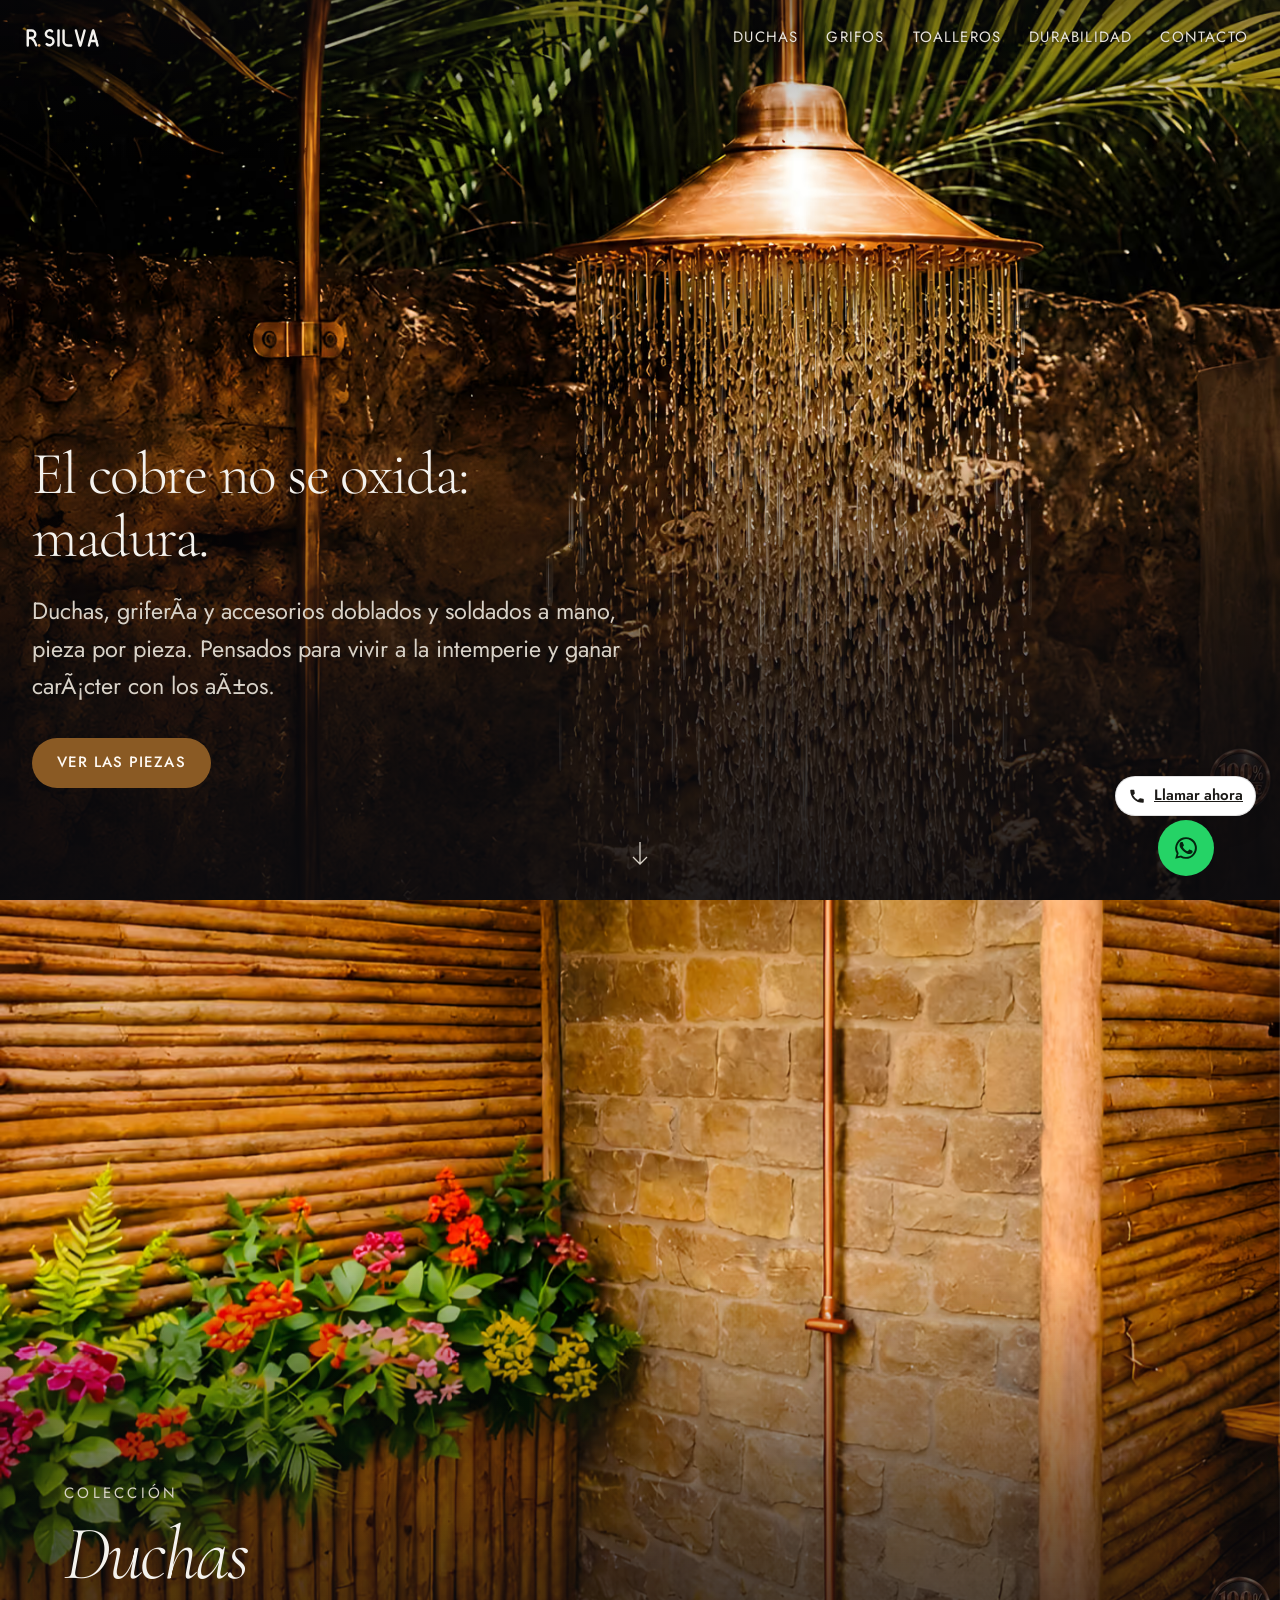
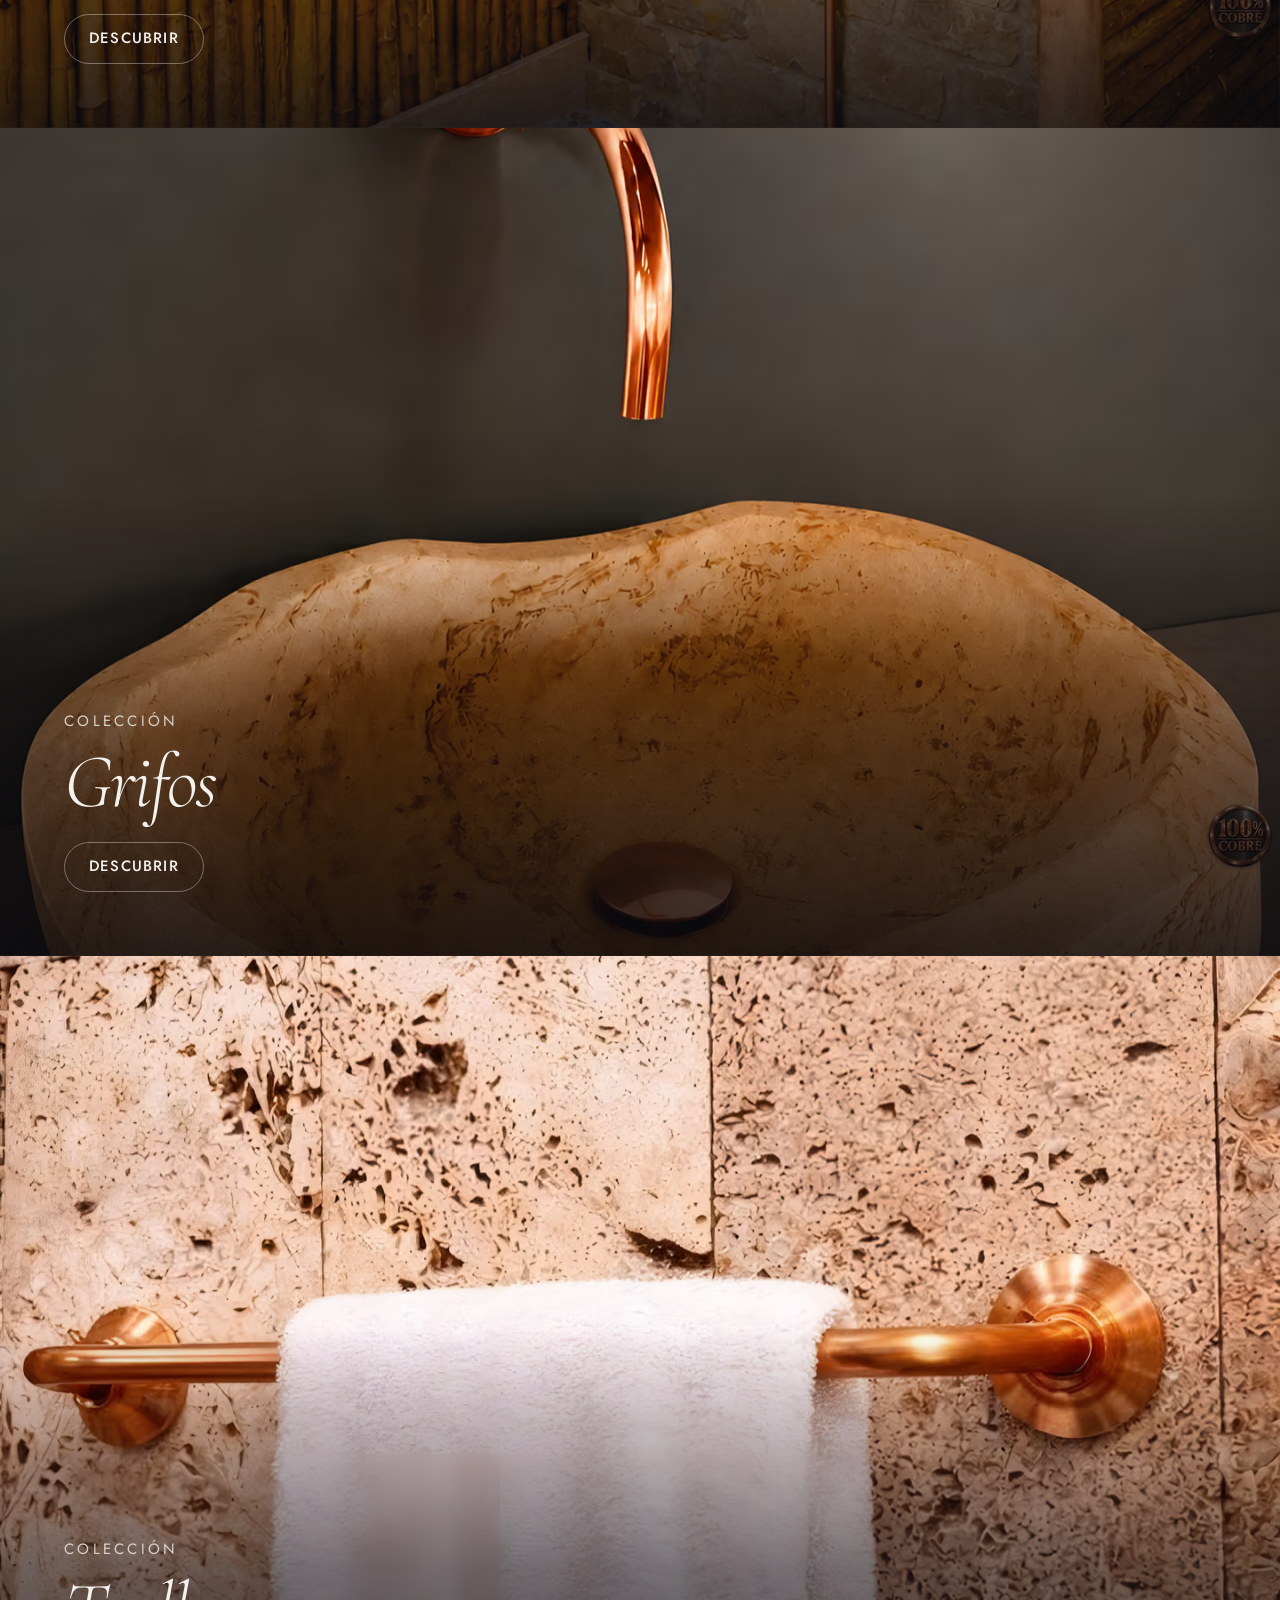
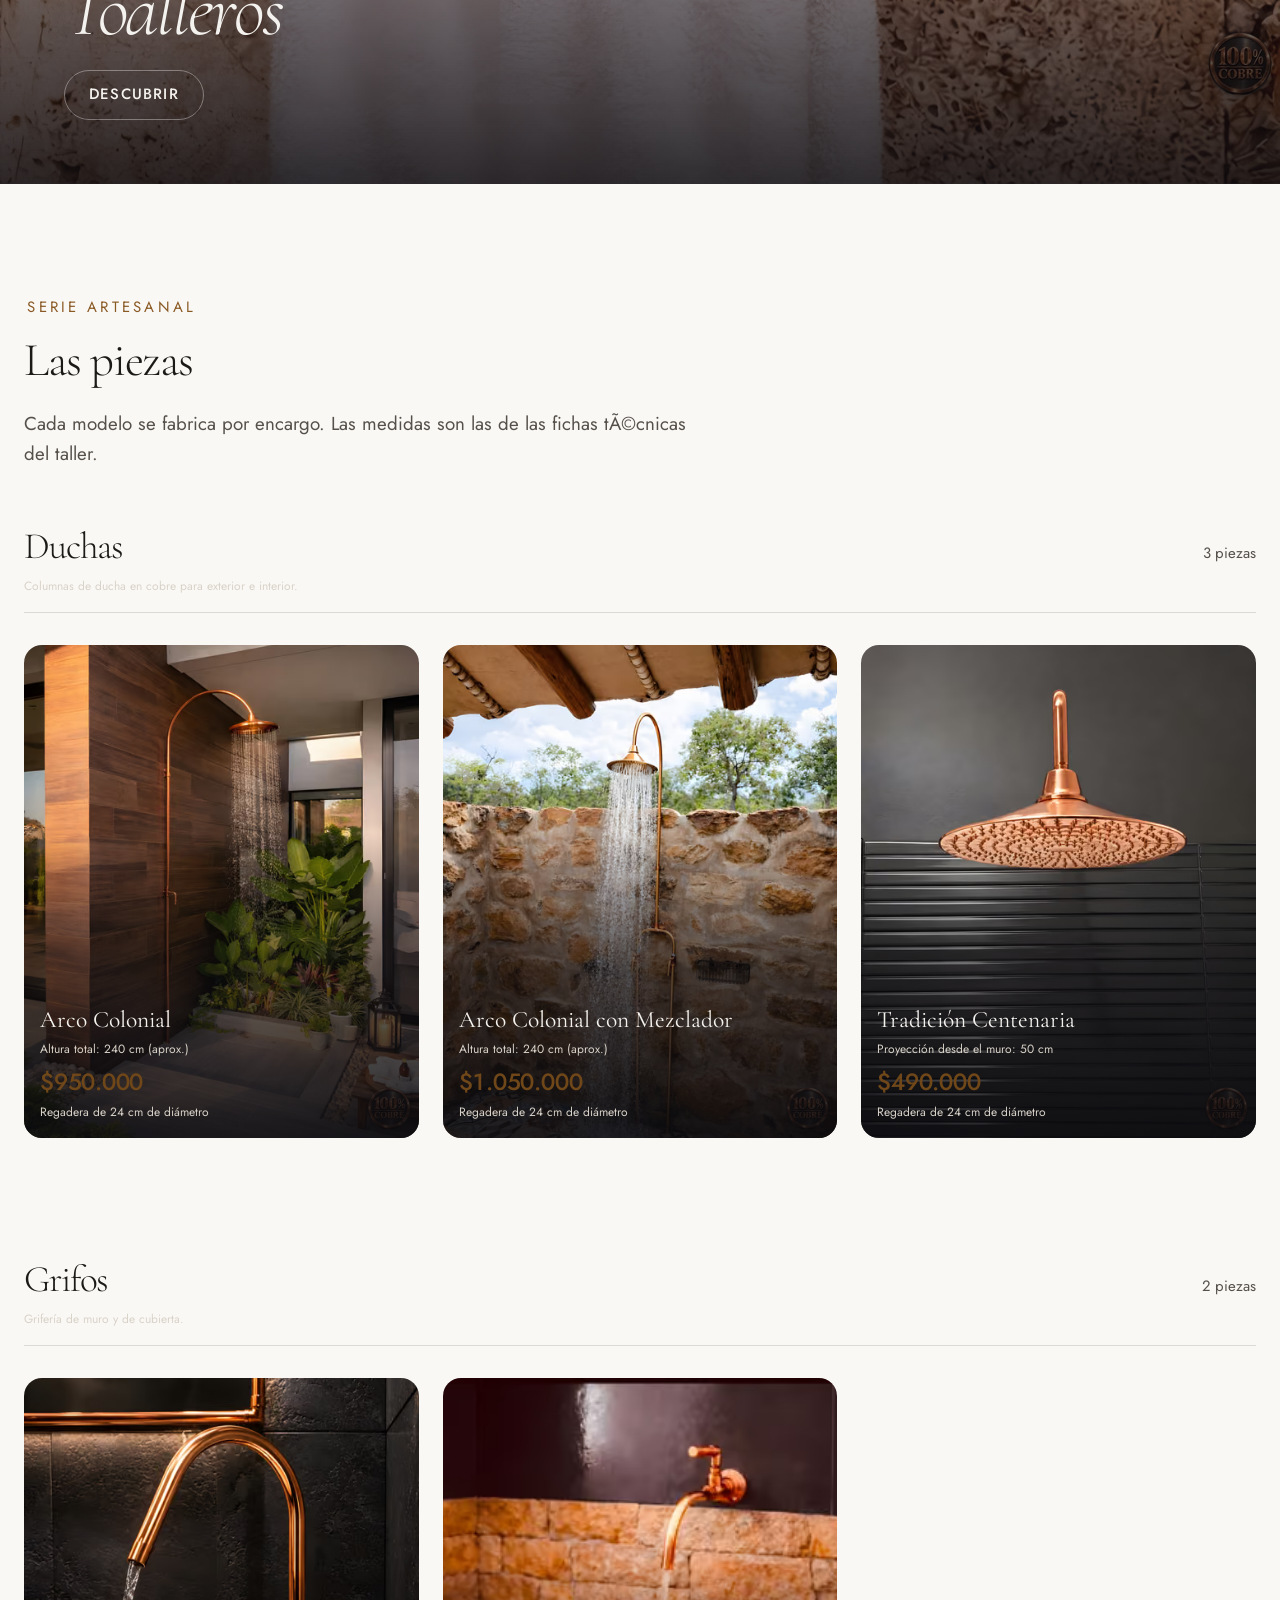
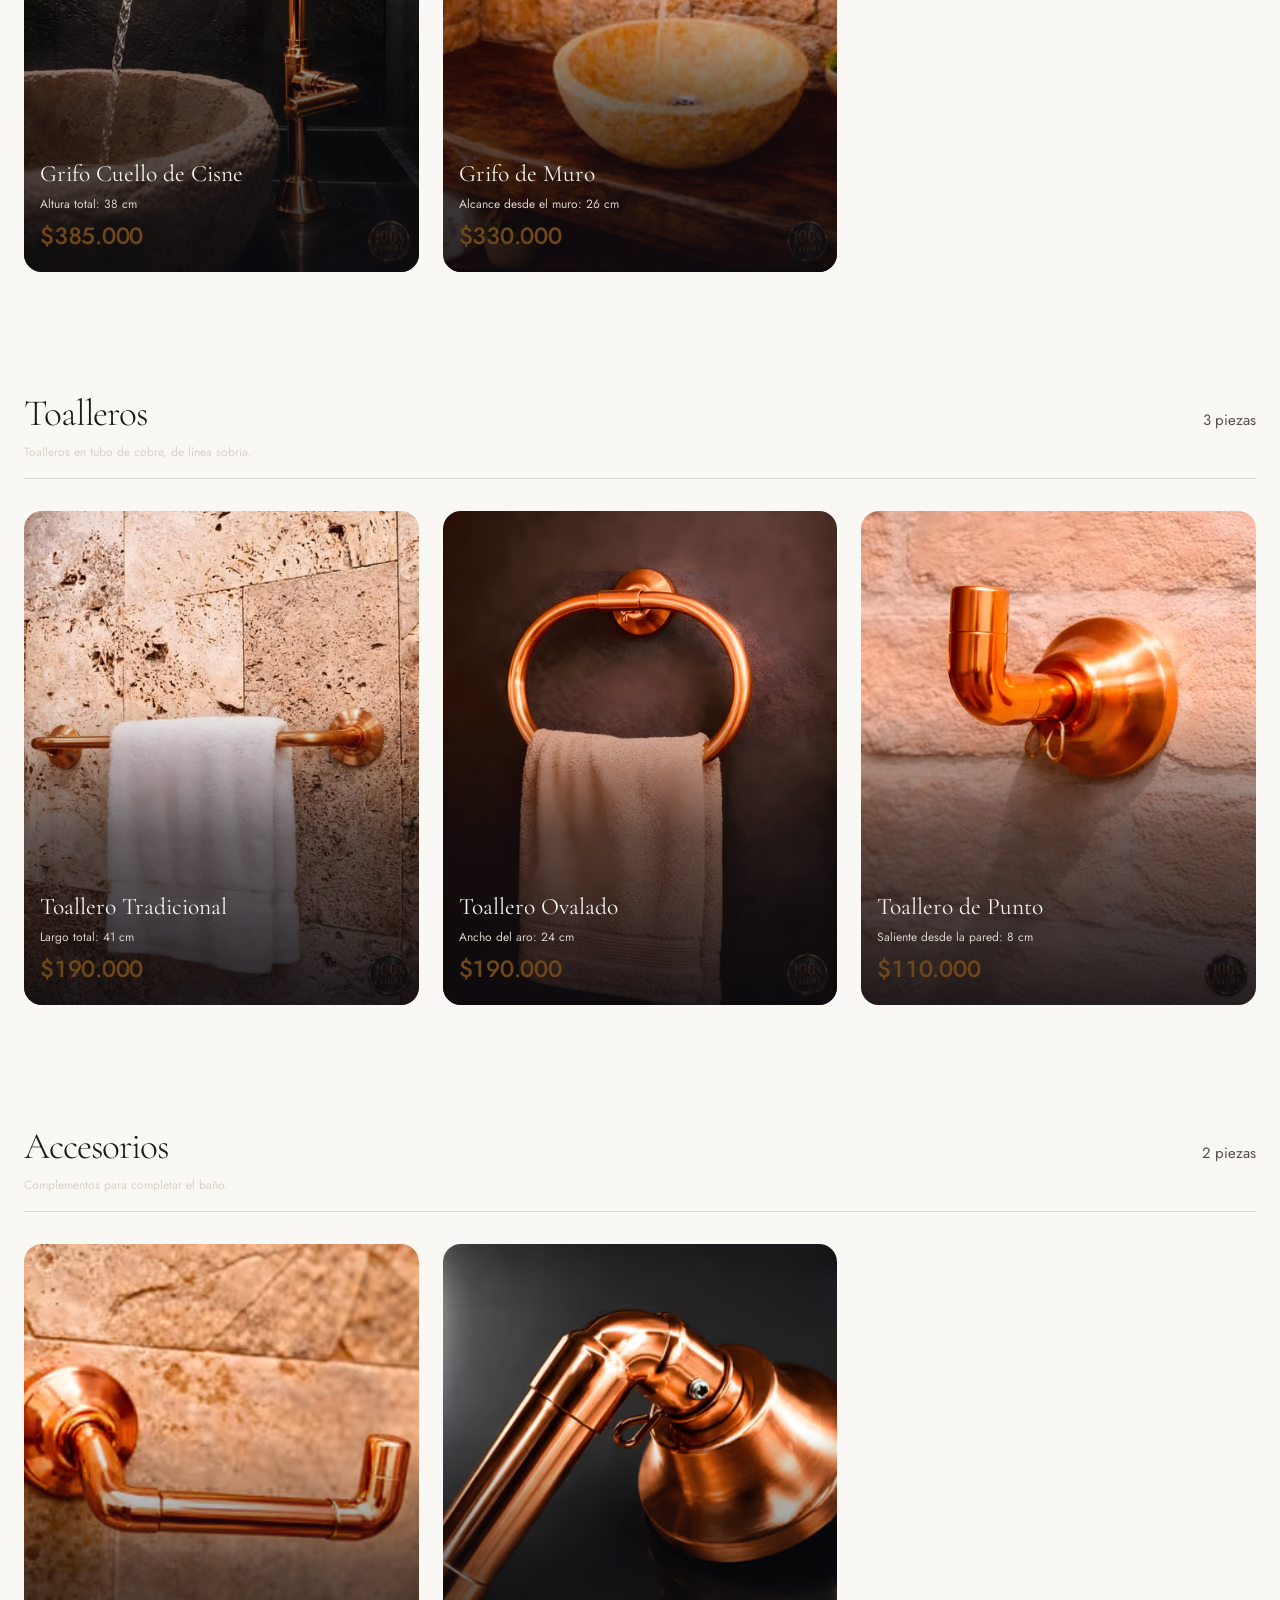
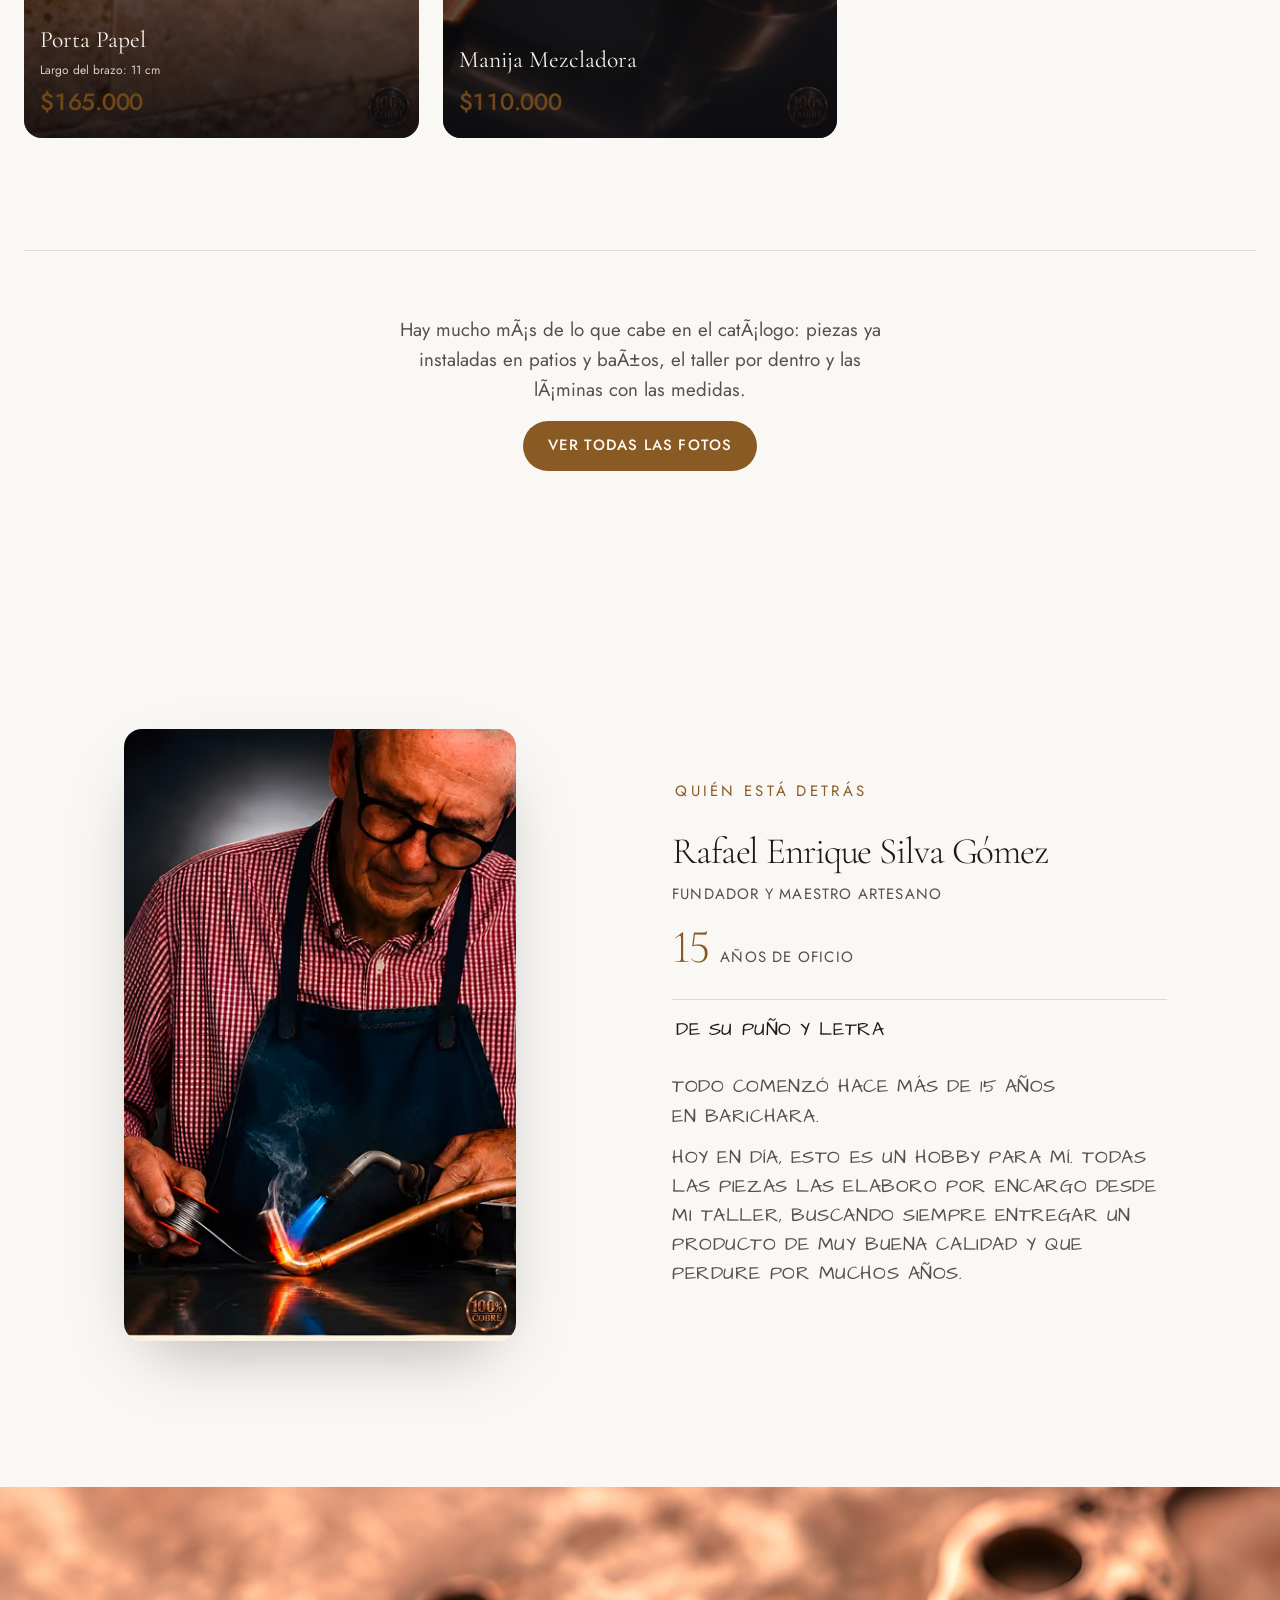
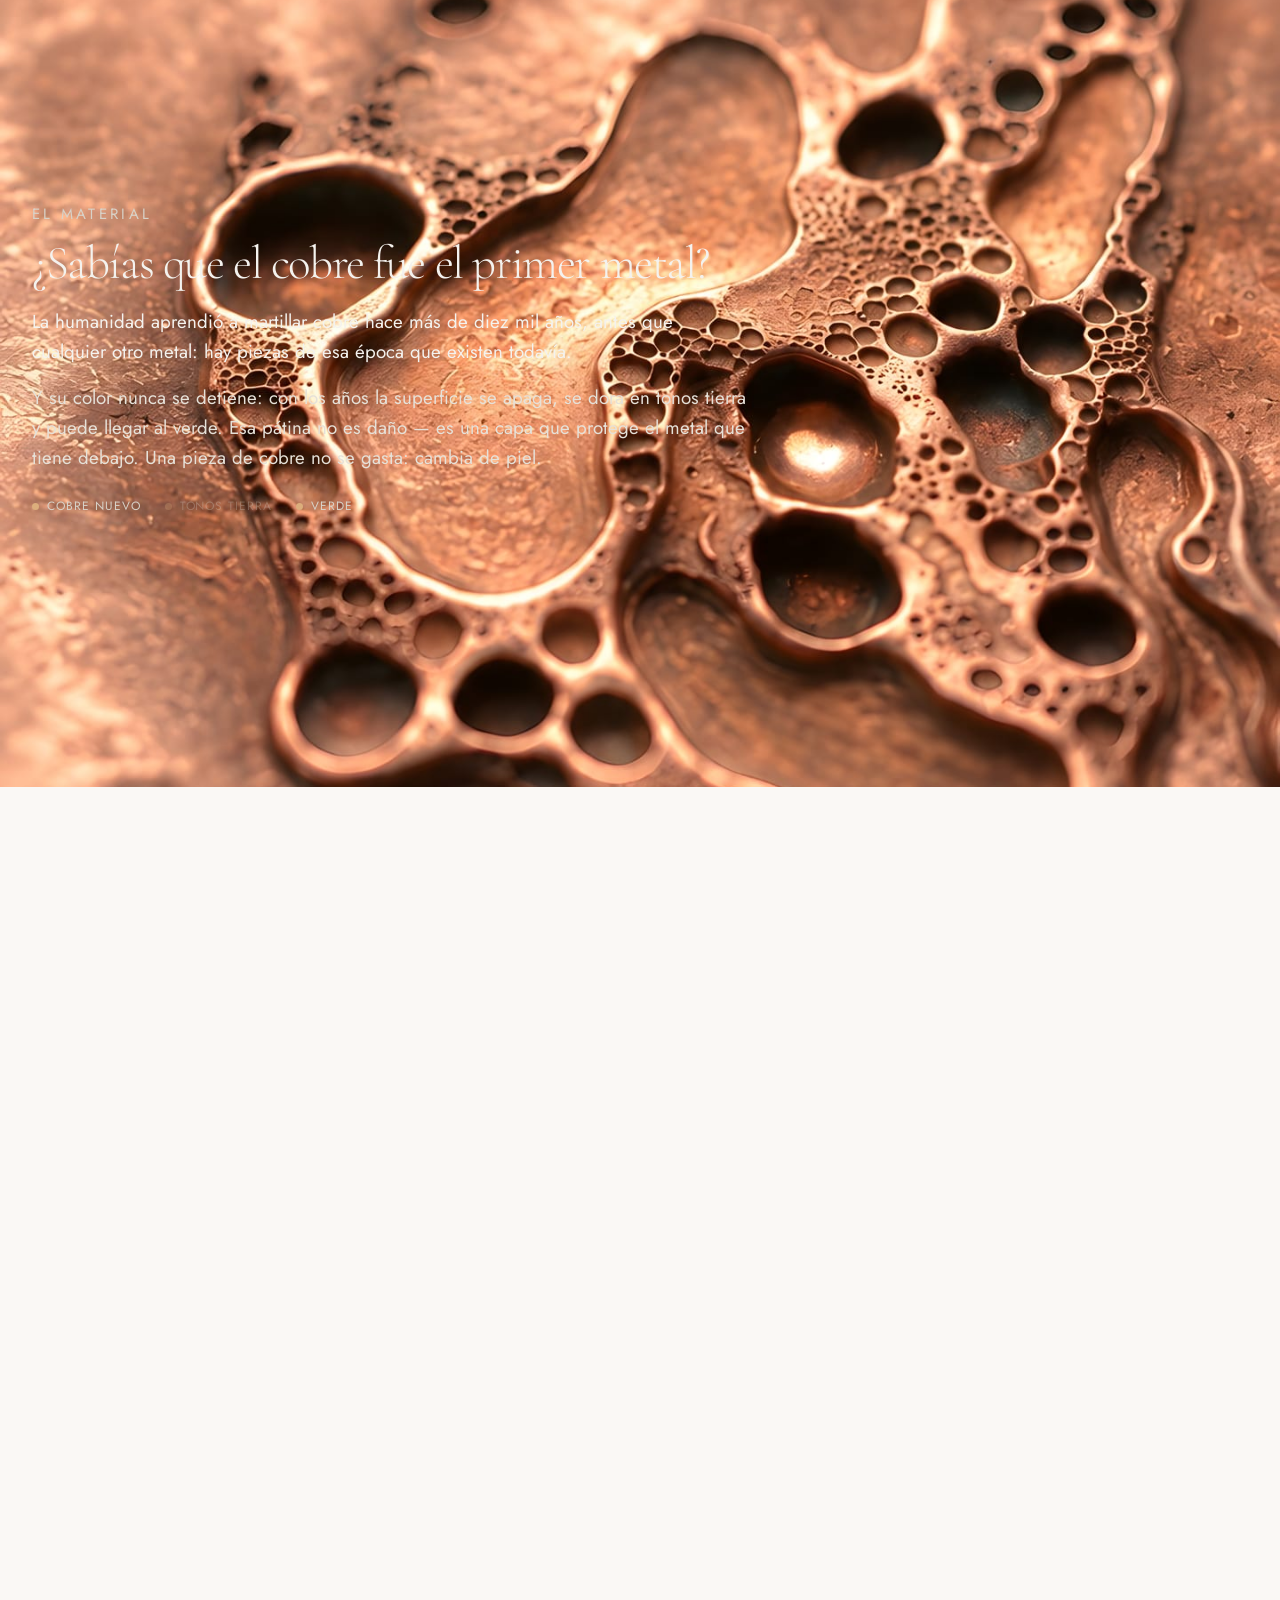
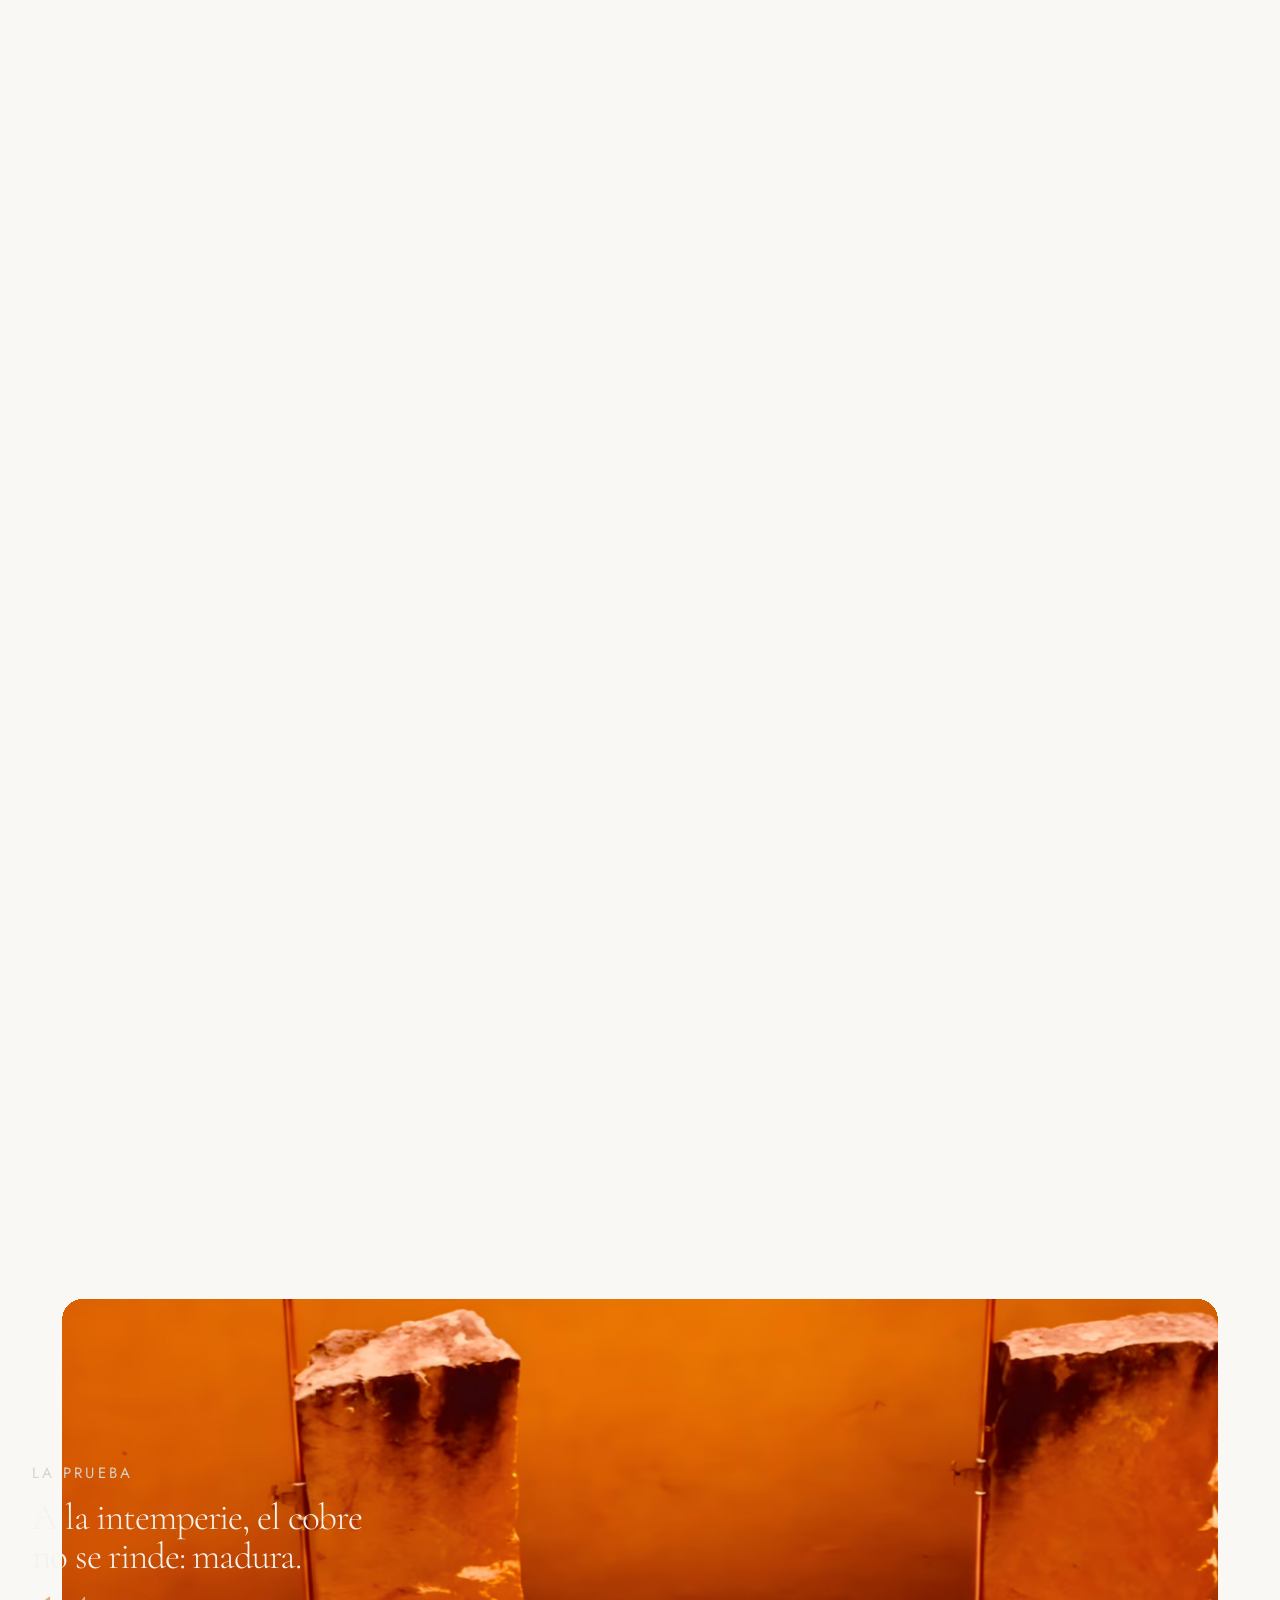
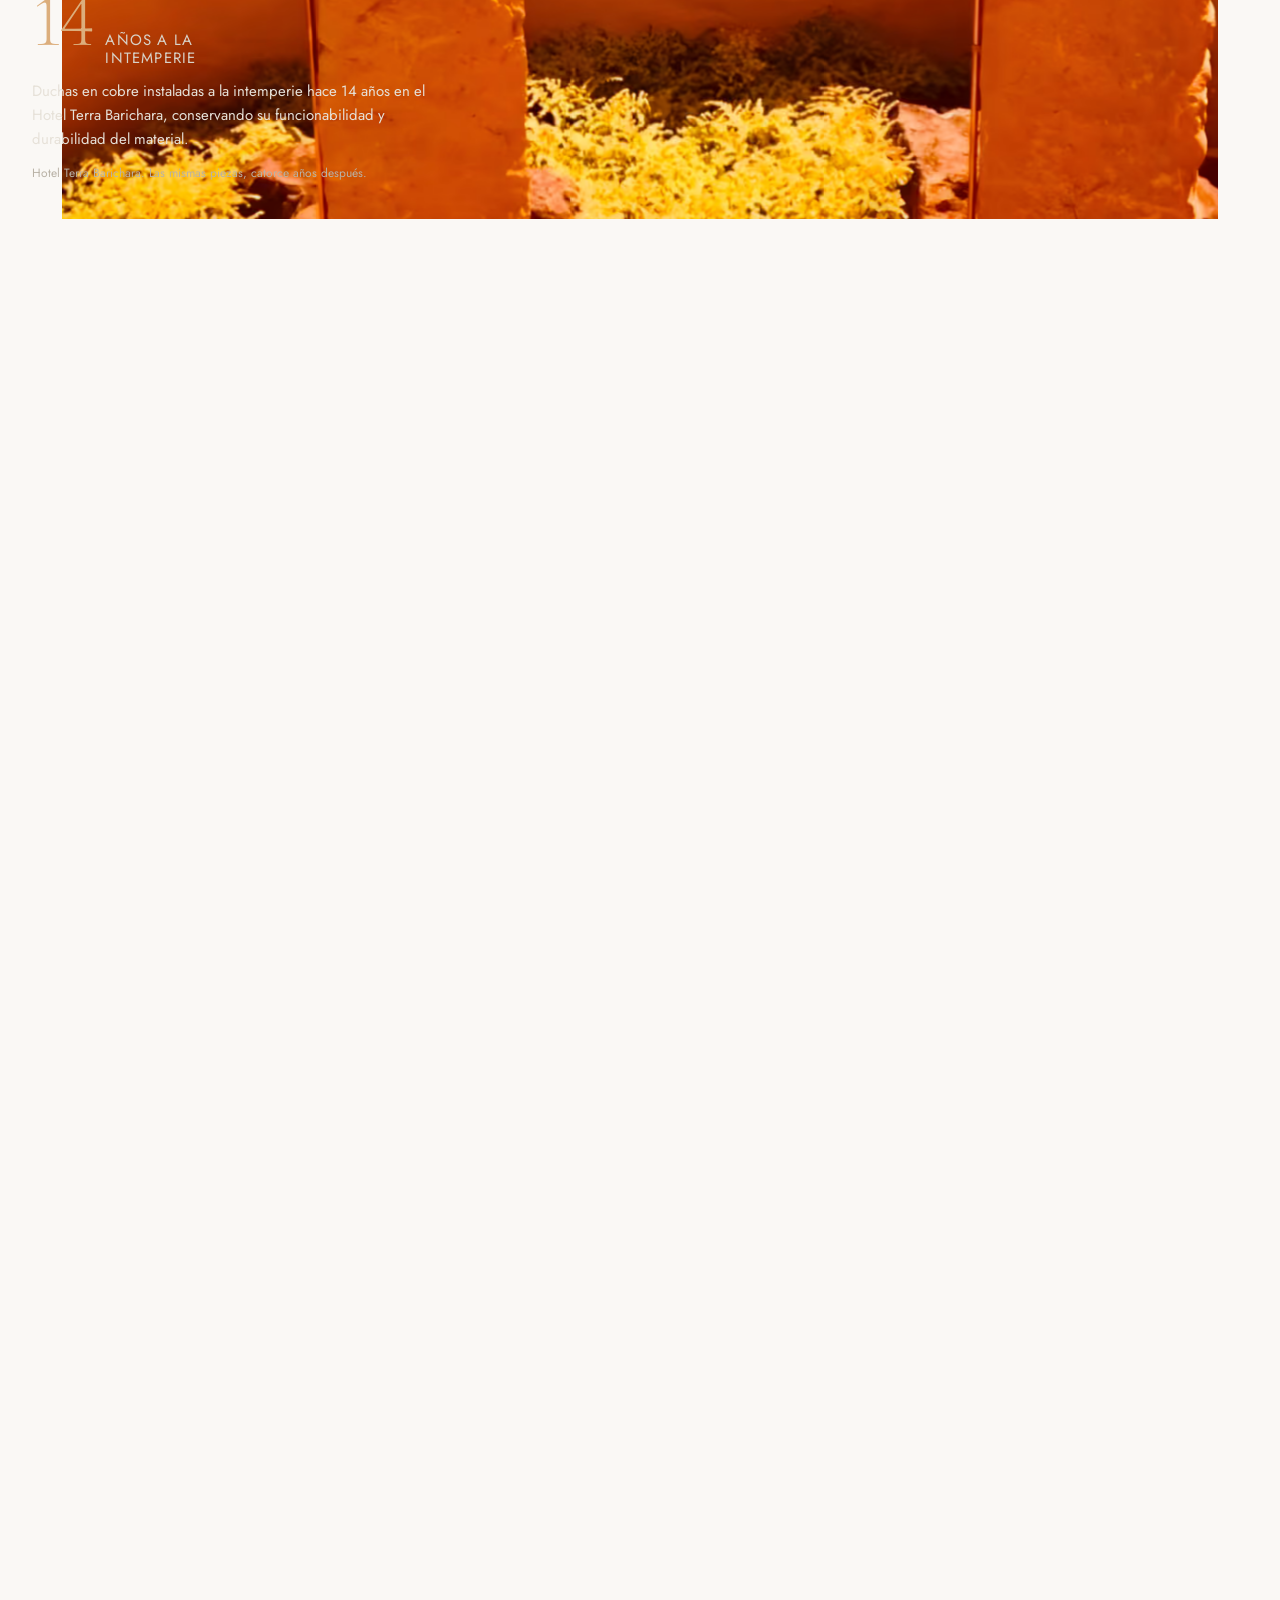
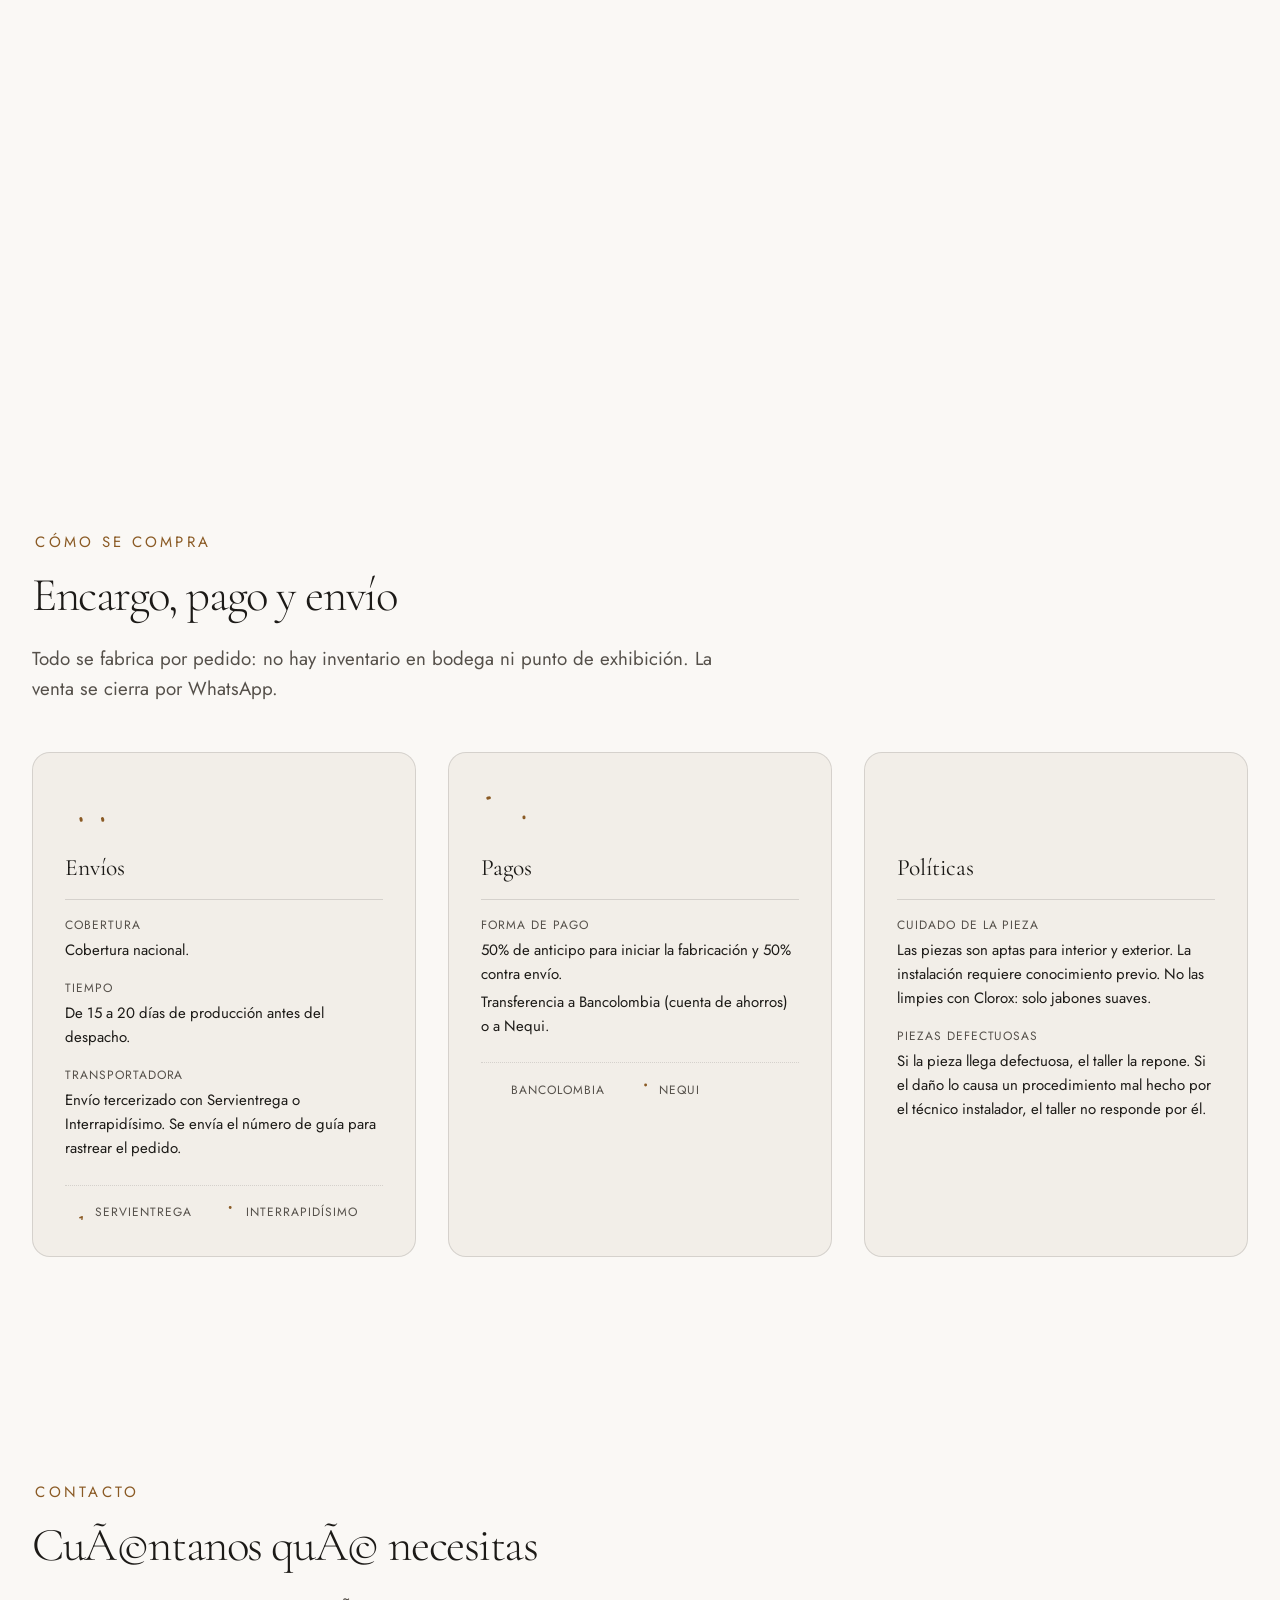
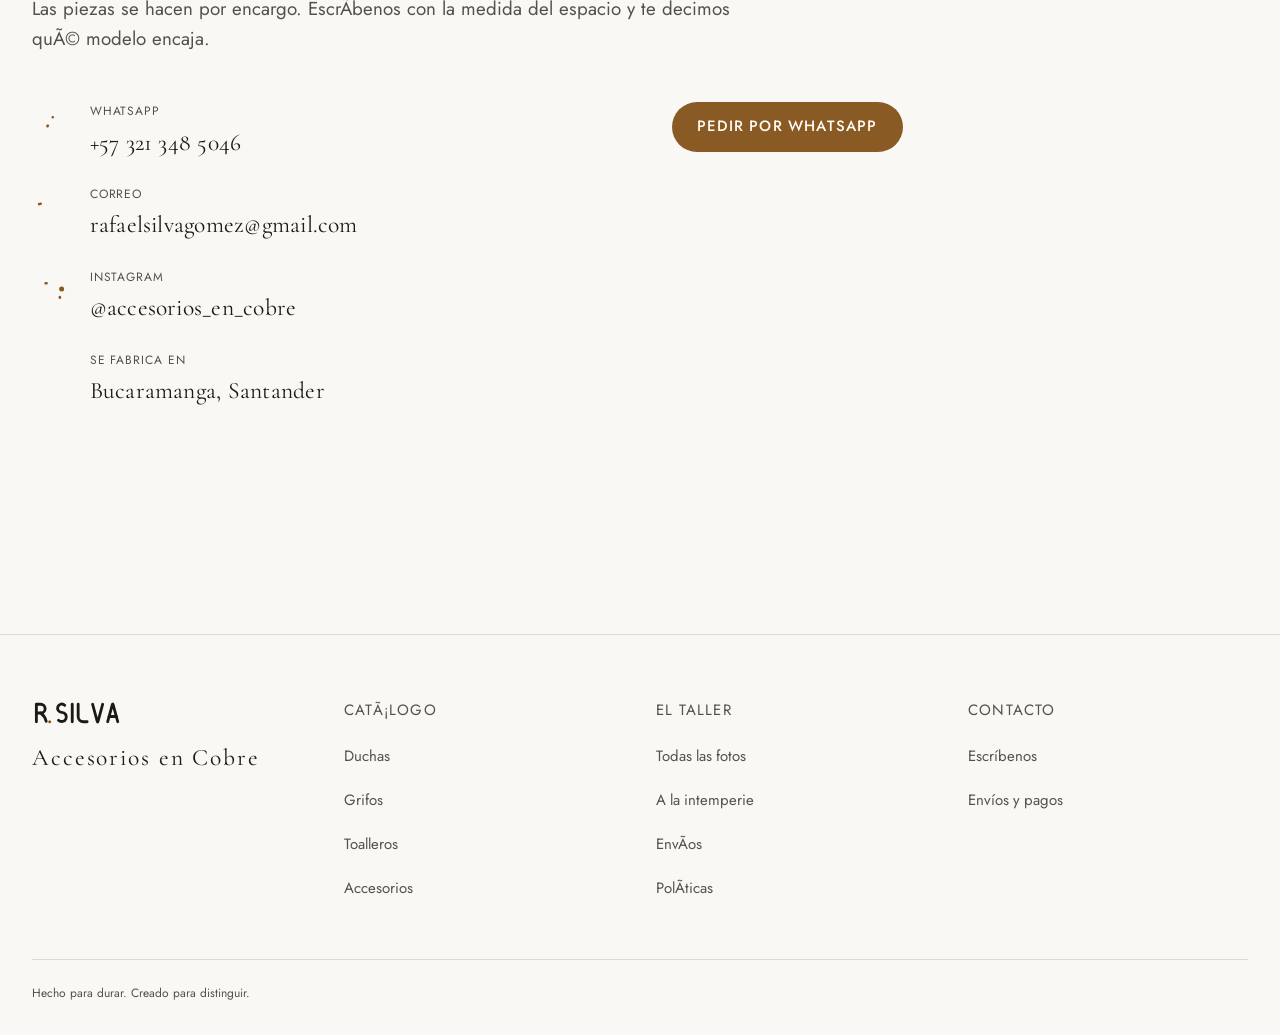
==== index.html @ 9febb248 "Punto de partida: copia de sitio-rafael-silva, para adaptar a Duchas en Cobre Co-Authored-By: Claude" ====
<!doctype html>
<!-- data-tema="claro": el sitio se ve SIEMPRE en claro, sin importar el modo
     del sistema del visitante — decisión del cliente (el oscuro le cambiaba
     el carácter al sitio). El mecanismo vive en tokens.css. -->
<html lang="es" class="sin-js" data-tema="claro">
<head>
<!-- Meta Pixel Code -->
<script>
!function(f,b,e,v,n,t,s)
{if(f.fbq)return;n=f.fbq=function(){n.callMethod?
n.callMethod.apply(n,arguments):n.queue.push(arguments)};
if(!f._fbq)f._fbq=n;n.push=n;n.loaded=!0;n.version='2.0';
n.queue=[];t=b.createElement(e);t.async=!0;
t.src=v;s=b.getElementsByTagName(e)[0];
s.parentNode.insertBefore(t,s)}(window, document,'script',
'https://connect.facebook.net/en_US/fbevents.js');
fbq('init', '2321332071740838');
fbq('track', 'PageView');
</script>
<noscript><img height="1" width="1" style="display:none"
src="https://www.facebook.com/tr?id=2321332071740838&ev=PageView&noscript=1"
/></noscript>
<!-- End Meta Pixel Code -->
<!-- Microsoft Clarity -->
<script type="text/javascript">
    (function(c,l,a,r,i,t,y){
        c[a]=c[a]||function(){(c[a].q=c[a].q||[]).push(arguments)};
        t=l.createElement(r);t.async=1;t.src="https://www.clarity.ms/tag/"+i;
        y=l.getElementsByTagName(r)[0];y.parentNode.insertBefore(t,y);
    })(window, document, "clarity", "script", "ydt8cdywu6");
</script>
<!-- End Microsoft Clarity -->
<meta charset="utf-8">
<meta name="viewport" content="width=device-width, initial-scale=1, viewport-fit=cover">
<title>Accesorios en Cobre · Duchas y grifería artesanal</title>
<meta name="description" content="Duchas, grifos, toalleros y accesorios en cobre, doblados y soldados a mano en Bucaramanga. Piezas para exterior e interior que envejecen con carácter.">
<meta name="theme-color" content="#faf8f5">

<link rel="icon" href="img/logo/rsilva-favicon.svg" type="image/svg+xml">

<meta property="og:type" content="website">
<meta property="og:title" content="Accesorios en Cobre · Duchas y grifería artesanal">
<meta property="og:description" content="Piezas en cobre hechas a mano, para exterior e interior. Hecho para durar.">
<meta property="og:locale" content="es_CO">

<!-- Las familias que tokens.css ya declara. Sin este <link> el navegador caía
     en silencio a la fuente del sistema: el sitio entero se veía "de plantilla"
     con el CSS correcto. Mismos pesos que usan los sitios hermanos. -->
<link rel="preconnect" href="https://fonts.googleapis.com">
<link rel="preconnect" href="https://fonts.gstatic.com" crossorigin>
<link href="https://fonts.googleapis.com/css2?family=Architects+Daughter&family=Cormorant+Garamond:ital,wght@0,300;0,400;0,500;0,600;1,300;1,400;1,500&family=Jost:ital,wght@0,300;0,400;0,500;1,400&display=swap" rel="stylesheet">

<link rel="stylesheet" href="tokens.css">
<link rel="stylesheet" href="estilo.css">

<!-- La foto del héroe la inyecta app.js (módulo, diferido): sin esta
     precarga el navegador no la descubre hasta que el JS corre, y en 4G
     esos segundos se notan. Mismo srcset/sizes que pinta picture(), en
     avif, que es el formato que eligen todos los navegadores actuales. -->
<link rel="preload" as="image" type="image/avif"
      href="img/hero-ducha-1080.avif"
      imagesrcset="img/hero-ducha-480.avif 480w, img/hero-ducha-720.avif 720w, img/hero-ducha-1080.avif 1080w, img/hero-ducha-1440.avif 1440w"
      imagesizes="100vw"
      fetchpriority="high">

<!-- Sin JS el contenido revelado debe verse igual, no quedarse invisible -->
<noscript><style>[data-revelar]{opacity:1 !important;translate:0 0 !important}</style></noscript>
</head>
<body>

<a href="#principal" class="salto-contenido">Saltar al contenido</a>

<header class="nav">
  <!-- El wordmark va en línea, no como <img>: así hereda currentColor y
       funciona igual en tema claro y oscuro, sin una petición extra. -->
  <a href="#" class="nav__marca" aria-label="Accesorios en Cobre · inicio">
    <svg class="wordmark" viewBox="0 0 206 64" width="206" height="64" aria-hidden="true" focusable="false">
      <g fill="none" stroke="currentColor" stroke-width="6.5" stroke-linecap="round" stroke-linejoin="round">
        <path d="M10 52 V12 h10 a10 10 0 0 1 0 20 H10"/>
        <path d="M20 32 C26 36.5 30.5 43.5 32.5 51.2"/>
        <!-- S-I-L-V-A corrido para separarlo del punto: antes quedaba pegado a "R." -->
        <g transform="translate(14,0)">
          <path d="M60.72 14.28 A9.5 9.5 0 1 0 54 30.5 A10.5 10.5 0 1 1 46.58 48.42"/>
          <path d="M78 12 V52"/>
          <path d="M91.5 12 V40 A12 12 0 0 0 103.5 52 H112"/>
          <path d="M124.5 12 L134.94 50.6 Q136 54.5 137.06 50.6 L147.5 12"/>
          <path d="M159 52 L169.44 13.4 Q170.5 9.5 171.56 13.4 L182 52"/>
          <path d="M162.25 40 H178.75"/>
        </g>
      </g>
      <!-- El punto de "R.Silva": vive en el hueco entre la R y la S, a ras de
           la línea base de los trazos, en el color de acento. -->
      <circle cx="40.5" cy="51.8" r="3.5" fill="var(--acento, currentColor)"/>
    </svg>
  </a>

  <button class="nav__menu" aria-expanded="false" aria-controls="menu" aria-label="Abrir menú">
    <svg width="24" height="24" viewBox="0 0 24 24" fill="none" stroke="currentColor" stroke-width="1.5" aria-hidden="true">
      <path d="M3 6h18M3 12h18M3 18h18"/>
    </svg>
  </button>

  <nav class="nav__enlaces" id="menu" aria-label="Principal">
    <a href="#duchas">Duchas</a>
    <a href="#grifos">Grifos</a>
    <a href="#toalleros">Toalleros</a>
    <a href="#durabilidad">Durabilidad</a>
    <a href="#contacto">Contacto</a>
  </nav>
</header>

<main id="principal">

  <!-- ══ HÉROE ══ -->
  <section class="heroe">
    <div class="heroe__fondo" id="heroe-fondo"></div>

    <div class="heroe__contenido">
      <h1 class="heroe__titulo">El cobre no se oxida:<br>madura.</h1>
      <p class="heroe__bajada">
        Duchas, grifería y accesorios doblados y soldados a mano, pieza por pieza.
        Pensados para vivir a la intemperie y ganar carácter con los años.
      </p>
      <div class="acciones">
        <a href="#duchas" class="boton boton--principal">Ver las piezas</a>
      </div>
    </div>

    <svg class="heroe__flecha" width="20" height="28" viewBox="0 0 20 28" fill="none"
         stroke="currentColor" stroke-width="1.3" aria-hidden="true">
      <path d="M10 2v22M3 17l7 7 7-7"/>
    </svg>
  </section>

  <!-- ══ PORTADAS DE COLECCIÓN ══
       Tres paneles a pantalla completa, uno por categoría, como en los sitios
       hermanos: la foto manda y el catálogo llega después. Se pintan desde
       app.js con los datos de CATEGORIAS. -->
  <section class="portadas" id="colecciones" aria-label="Colecciones"></section>

  <!-- ══ CATÁLOGO ══ -->
  <section class="seccion">
    <div class="contenedor--ancho contenedor">
      <p class="seccion__etiqueta" data-revelar>Serie artesanal</p>
      <h2 class="seccion__titulo" data-revelar>Las piezas</h2>
      <p class="seccion__bajada" data-revelar>
        Cada modelo se fabrica por encargo. Las medidas son las de las fichas
        técnicas del taller.
      </p>
      <div id="catalogo"></div>

      <!-- El archivo completo del taller vive en su propia página: son 160
           fotos y cargarlas aquí castigaría a quien solo viene a ver
           precios. Desde el catálogo se ofrece, no se impone. -->
      <div class="mas-fotos" data-revelar>
        <p class="mas-fotos__nota">
          Hay mucho más de lo que cabe en el catálogo: piezas ya instaladas en
          patios y baños, el taller por dentro y las láminas con las medidas.
        </p>
        <a href="galeria.html" class="boton boton--principal">Ver todas las fotos</a>
      </div>
    </div>
  </section>

  <!-- ══ EL ARTESANO ══
       Justo después del catálogo: primero las piezas, luego quién las hace. -->
  <section class="seccion" id="artesano"></section>

  <!-- ══ DURABILIDAD ══
       El argumento #1 de la marca (14 años de intemperie verificables). -->
  <section class="seccion" id="durabilidad"></section>

  <!-- ══ CÓMO SE COMPRA (envíos · pagos · políticas) ══ -->
  <section class="seccion" id="compra"></section>

  <!-- ══ CONTACTO ══ -->
  <section class="seccion" id="contacto">
    <div class="contenedor">
      <p class="seccion__etiqueta" data-revelar>Contacto</p>
      <h2 class="seccion__titulo" data-revelar>Cuéntanos qué necesitas</h2>
      <p class="seccion__bajada" data-revelar>
        Las piezas se hacen por encargo. Escríbenos con la medida del espacio y
        te decimos qué modelo encaja.
      </p>
      <div id="bloque-contacto" data-revelar></div>
    </div>
  </section>

</main>

<footer class="pie">
  <div class="contenedor">
    <div class="pie__rejilla">
      <div class="pie__marca">
        <svg class="wordmark" viewBox="0 0 206 64" width="206" height="64" aria-hidden="true" focusable="false">
          <g fill="none" stroke="currentColor" stroke-width="6.5" stroke-linecap="round" stroke-linejoin="round">
            <path d="M10 52 V12 h10 a10 10 0 0 1 0 20 H10"/>
            <path d="M20 32 C26 36.5 30.5 43.5 32.5 51.2"/>
            <!-- La misma separación R. | SILVA que llevan los de la nav. -->
            <g transform="translate(14,0)">
              <path d="M60.72 14.28 A9.5 9.5 0 1 0 54 30.5 A10.5 10.5 0 1 1 46.58 48.42"/>
              <path d="M78 12 V52"/>
              <path d="M91.5 12 V40 A12 12 0 0 0 103.5 52 H112"/>
              <path d="M124.5 12 L134.94 50.6 Q136 54.5 137.06 50.6 L147.5 12"/>
              <path d="M159 52 L169.44 13.4 Q170.5 9.5 171.56 13.4 L182 52"/>
              <path d="M162.25 40 H178.75"/>
            </g>
          </g>
          <!-- El punto de "R.Silva": vive en el hueco entre la R y la S, a ras de
           la línea base de los trazos, en el color de acento. -->
      <circle cx="40.5" cy="51.8" r="3.5" fill="var(--acento, currentColor)"/>
        </svg>
        <p class="pie__nombre" data-negocio="nombre">Accesorios en Cobre</p>
      </div>
      <div>
        <p class="pie__titulo">Catálogo</p>
        <ul class="pie__lista">
          <li><a href="#duchas">Duchas</a></li>
          <li><a href="#grifos">Grifos</a></li>
          <li><a href="#toalleros">Toalleros</a></li>
          <li><a href="#accesorios">Accesorios</a></li>
        </ul>
      </div>
      <div>
        <p class="pie__titulo">El taller</p>
        <ul class="pie__lista">
          <li><a href="galeria.html">Todas las fotos</a></li>
          <li><a href="#durabilidad">A la intemperie</a></li>
          <li><a href="#envios">Envíos</a></li>
          <li><a href="#politicas">Políticas</a></li>
        </ul>
      </div>
      <div>
        <p class="pie__titulo">Contacto</p>
        <ul class="pie__lista" id="pie-contacto"></ul>
      </div>
    </div>
    <p class="pie__legal">
      Hecho para durar. Creado para distinguir.
    </p>
  </div>
</footer>

<div class="wsp" id="wsp"></div>

<script type="module" src="app.js"></script>
</body>
</html>
---- tokens.css ----
/**
 * tokens.css — el sistema. Un solo lugar, una sola verdad.
 *
 * Regla dura: ningún valor de color, tamaño, espacio, radio, sombra o duración
 * se escribe suelto en un componente. Si no existe como token, o se agrega aquí
 * con criterio, o no se necesita.
 *
 * Nace de auditar cuatro sitios reales. Los errores que corrige, medidos:
 *   · 38 tamaños de fuente distintos en un solo archivo → aquí hay 10 pasos
 *   · 4 copias divergentes del mismo :root en 4 páginas → aquí hay uno
 *   · 7 radios coexistiendo sin regla → aquí hay 4
 *   · texto de marca con contraste 1.92:1 → aquí todo pasa AA, verificado
 *   · 14 breakpoints desalineados → aquí 3, y casi nunca se usan
 */

/* ═══════════════════════════════════════════════════════════════
   1 · COLOR
   Cada par texto/fondo lleva anotado su ratio de contraste real.
   El comentario no es adorno: es lo que impide que el token se
   degrade con el tiempo "porque se veía más elegante más claro".
   ═══════════════════════════════════════════════════════════════ */
:root {
  /* — Neutros — */
  --fondo: #0b0b0f;
  --fondo-elevado: #131319;
  --superficie: #1a1a22;
  --superficie-sutil: #ffffff0a;

  --texto: #f4f2ee;          /* sobre --fondo → 16.8:1  AAA */
  --texto-suave: #a8a29a;    /* sobre --fondo →  7.4:1  AAA */
  --texto-tenue: #6f6a63;    /* sobre --fondo →  3.6:1  solo decorativo, nunca prosa */

  --borde: #ffffff1f;
  --borde-fuerte: #ffffff33;

  /* — Acento — cobre. Un solo acento manda; los demás son decorativos. */
  --acento: #c88a4a;         /* sobre --fondo →  7.1:1  AAA */
  --acento-vivo: #e0a468;    /* estado hover */
  --acento-tenue: #c88a4a4d;
  --sobre-acento: #17110a;   /* sobre --acento → 9.9:1  AAA — texto encima del botón */

  /* — Vidrio — */
  --vidrio: #ffffff0d;
  --vidrio-borde: #ffffff1a;

  /* — Semánticos — */
  --exito: #6ec48a;          /* sobre --fondo → 8.4:1 */
  --alerta: #e0b354;         /* sobre --fondo → 9.6:1 */
  --error: #f08a8a;          /* sobre --fondo → 7.9:1 */
}

/**
 * Tema claro. Se activa con la preferencia del sistema o con
 * <html data-tema="claro">, y el atributo gana sobre la preferencia
 * para que un interruptor manual funcione en ambas direcciones.
 */
@media (prefers-color-scheme: light) {
  :root:not([data-tema="oscuro"]) {
    --fondo: #faf8f5;
    --fondo-elevado: #ffffff;
    --superficie: #f2eee8;
    --superficie-sutil: #0000000a;

    --texto: #1c1a17;        /* sobre --fondo → 15.9:1  AAA */
    --texto-suave: #55504a;  /* sobre --fondo →  7.6:1  AAA */
    --texto-tenue: #857e75;  /* sobre --fondo →  3.7:1  decorativo */

    --borde: #0000001f;
    --borde-fuerte: #00000033;

    --acento: #8a5a24;       /* sobre --fondo →  6.4:1  AA — oscurecido a propósito:
                                el cobre claro sobre fondo claro no llega a AA */
    --acento-vivo: #6f4719;
    --acento-tenue: #8a5a244d;
    --sobre-acento: #fffaf4;  /* sobre --acento → 6.1:1  AA */

    --vidrio: #ffffffa6;
    --vidrio-borde: #00000014;

    --exito: #1f7a45;
    --alerta: #8a6516;
    --error: #b3352f;
  }
}

:root[data-tema="claro"] {
  --fondo: #faf8f5;
  --fondo-elevado: #ffffff;
  --superficie: #f2eee8;
  --superficie-sutil: #0000000a;
  --texto: #1c1a17;
  --texto-suave: #55504a;
  --texto-tenue: #857e75;
  --borde: #0000001f;
  --borde-fuerte: #00000033;
  --acento: #8a5a24;
  --acento-vivo: #6f4719;
  --acento-tenue: #8a5a244d;
  --sobre-acento: #fffaf4;
  --vidrio: #ffffffa6;
  --vidrio-borde: #00000014;
  --exito: #1f7a45;
  --alerta: #8a6516;
  --error: #b3352f;
}

/* ═══════════════════════════════════════════════════════════════
   2 · TIPOGRAFÍA
   Escala fluida con clamp(): interpola entre móvil y escritorio sin
   saltos por breakpoint. Razón 1.25 (tercera mayor) en móvil y 1.333
   (cuarta) en escritorio — la escala se ABRE en pantallas grandes,
   que es donde hay sitio para que los títulos manden de verdad.
   ═══════════════════════════════════════════════════════════════ */
:root {
  --fuente-display: "Cormorant Garamond", "Iowan Old Style", Georgia, serif;
  --fuente-cuerpo: "Jost", ui-sans-serif, system-ui, -apple-system, "Segoe UI", sans-serif;
  --fuente-mono: ui-monospace, "SF Mono", "Cascadia Code", Menlo, monospace;
  /* La letra "a mano" de las notas de Rafael: imita la caligrafía de imprenta
     del material original del taller. Solo para citas suyas, nunca para UI. */
  --fuente-manuscrita: "Architects Daughter", "Segoe Print", "Comic Sans MS", cursive;

  /* Diez pasos cubren cualquier sitio. Si hace falta un onceavo,
     casi siempre el problema es la jerarquía, no la escala. */
  --paso--2: clamp(0.69rem, 0.67rem + 0.11vw, 0.75rem);
  --paso--1: clamp(0.83rem, 0.79rem + 0.18vw, 0.94rem);
  --paso-0:  clamp(1.00rem, 0.94rem + 0.29vw, 1.25rem);   /* base */
  --paso-1:  clamp(1.20rem, 1.11rem + 0.45vw, 1.67rem);
  --paso-2:  clamp(1.44rem, 1.30rem + 0.68vw, 2.22rem);
  --paso-3:  clamp(1.73rem, 1.52rem + 1.01vw, 2.96rem);
  --paso-4:  clamp(2.07rem, 1.77rem + 1.47vw, 3.95rem);
  --paso-5:  clamp(2.49rem, 2.06rem + 2.11vw, 5.26rem);
  --paso-6:  clamp(2.99rem, 2.38rem + 2.99vw, 7.01rem);
  --paso-7:  clamp(3.58rem, 2.73rem + 4.19vw, 9.35rem);

  --interlineado-apretado: 1.05;   /* títulos grandes: a 4rem, 1.5 abre un abismo */
  --interlineado-corto: 1.25;      /* subtítulos */
  --interlineado-normal: 1.6;      /* prosa */
  --interlineado-suelto: 1.75;     /* texto largo de lectura sostenida */

  --track-apretado: -0.03em;       /* display grande: el tracking negativo lo compacta */
  --track-normal: 0;
  --track-amplio: 0.08em;
  --track-marca: 0.22em;           /* eyebrows en versalitas */

  /* La medida es el token de legibilidad más importante y el más ignorado.
     Por encima de 75 caracteres el ojo pierde el renglón al volver. */
  --medida: 65ch;
  --medida-estrecha: 45ch;
  --medida-ancha: 78ch;
}

/* ═══════════════════════════════════════════════════════════════
   3 · ESPACIO
   Base 4px en escala casi geométrica. Los saltos son suficientemente
   distintos entre sí como para que elegir "el siguiente" sea una
   decisión de diseño y no una duda de 2px.
   ═══════════════════════════════════════════════════════════════ */
:root {
  --e-1: 0.25rem;   /*  4px */
  --e-2: 0.5rem;    /*  8px */
  --e-3: 0.75rem;   /* 12px */
  --e-4: 1rem;      /* 16px */
  --e-5: 1.5rem;    /* 24px */
  --e-6: 2rem;      /* 32px */
  --e-7: 3rem;      /* 48px */
  --e-8: 4rem;      /* 64px */
  --e-9: clamp(4rem, 3rem + 5vw, 8rem);    /* separación entre secciones, fluida */
  --e-10: clamp(6rem, 4rem + 10vw, 14rem); /* respiro mayor: antes/después del héroe */
}

/* ═══════════════════════════════════════════════════════════════
   4 · FORMA, SOMBRA, MOVIMIENTO
   ═══════════════════════════════════════════════════════════════ */
:root {
  --radio-1: 4px;
  --radio-2: 10px;
  --radio-3: 18px;
  --radio-completo: 999px;

  /* Offset alto + desenfoque amplio + spread negativo: la sombra se lee
     como distancia a la superficie, no como un borde gris pegado al objeto. */
  --sombra-1: 0 2px 8px -2px #0000001f;
  --sombra-2: 0 12px 32px -12px #00000038;
  --sombra-3: 0 28px 70px -28px #00000059;

  --ease-salida: cubic-bezier(0.33, 1, 0.68, 1);
  --ease-suave: cubic-bezier(0.16, 1, 0.3, 1);
  --ease-resorte: cubic-bezier(0.34, 1.56, 0.64, 1);
  --ease-entrada: cubic-bezier(0.32, 0, 0.67, 0);

  --dur-micro: 150ms;
  --dur-rapido: 300ms;
  --dur-normal: 600ms;
  --dur-lento: 1000ms;

  /* Iconos que se dibujan solos (misma técnica que Vegas del Verde):
     lo que tarda el trazo en recorrerse y lo que tardan los detalles
     sueltos en posarse encima cuando el contorno casi termina. */
  --dur-traza: 1.8s;
  --dur-traza-detalle: 500ms;
  --ease-traza: cubic-bezier(0.65, 0, 0.35, 1);

  --z-base: 1;
  --z-flotante: 10;
  --z-nav: 100;
  --z-modal: 1000;
  --z-brindis: 2000;
}

/* ═══════════════════════════════════════════════════════════════
   5 · BASE
   ═══════════════════════════════════════════════════════════════ */
*, *::before, *::after { box-sizing: border-box; }

* { margin: 0; }

html {
  /* Sin scroll-behavior:smooth aquí — Lenis lo maneja en JS.
     Declarar ambos produce un scroll que "pelea" consigo mismo. */
  -webkit-text-size-adjust: 100%;
  tab-size: 2;
}

body {
  min-height: 100svh;
  text-rendering: optimizeLegibility;
  font-synthesis-weight: none;   /* evita que el navegador falsifique negritas y ensucie el trazo */
}

img, picture, video, canvas, svg { display: block; max-width: 100%; }

img { height: auto; font-style: italic; }  /* la cursiva hace visible el alt cuando la imagen falla */

input, button, textarea, select { font: inherit; color: inherit; }

p, h1, h2, h3, h4, h5, h6 { overflow-wrap: break-word; }

h1, h2, h3, h4 { text-wrap: balance; }
p { text-wrap: pretty; }   /* evita la palabra huérfana en la última línea */

/* Foco visible, siempre. Quitarlo sin reemplazo deja el sitio inutilizable
   para quien navega con teclado — y es el fallo de accesibilidad más común. */
:focus-visible {
  outline: 2px solid var(--acento);
  outline-offset: 3px;
  border-radius: var(--radio-1);
}
:focus:not(:focus-visible) { outline: none; }

.salto-contenido {
  position: absolute;
  left: var(--e-4);
  top: var(--e-4);
  z-index: var(--z-brindis);
  padding: var(--e-3) var(--e-5);
  background: var(--acento);
  color: var(--sobre-acento);
  border-radius: var(--radio-1);
  text-decoration: none;
  transform: translateY(-150%);
  transition: transform var(--dur-rapido) var(--ease-salida);
}
.salto-contenido:focus-visible { transform: translateY(0); }

.solo-lectores {
  position: absolute;
  width: 1px; height: 1px;
  padding: 0; margin: -1px;
  overflow: hidden;
  clip-path: inset(50%);
  white-space: nowrap;
}

::selection { background: var(--acento); color: var(--sobre-acento); }

/**
 * Movimiento reducido. No es "desactivar animaciones": es dejarlas casi
 * instantáneas para que los estados finales se apliquen igual. Poner
 * `animation: none` rompe cualquier elemento que dependa de la animación
 * para volverse visible.
 */
@media (prefers-reduced-motion: reduce) {
  *, *::before, *::after {
    animation-duration: 0.01ms !important;
    animation-iteration-count: 1 !important;
    transition-duration: 0.01ms !important;
    scroll-behavior: auto !important;
  }
}

/* ═══════════════════════════════════════════════════════════════
   6 · BREAKPOINTS
   Tres, no catorce. La escala fluida y `auto-fit` resuelven la mayoría
   de los casos sin ninguna media query.
       --bp-s   640px   móvil grande
       --bp-m   900px   tablet
       --bp-l  1280px   escritorio
   (Se documentan aquí; las media queries no aceptan var(), así que
   se escriben literales en los componentes.)
   ═══════════════════════════════════════════════════════════════ */
---- estilo.css ----
/**
 * estilo.css — componentes del sitio.
 *
 * Ningún valor suelto: todo sale de tokens.css. Si algo necesita un color,
 * espacio o duración que no exista allí, se agrega allí, no aquí.
 */

/* ═══════════════════════════════════════════════════════════
   BASE
   ═══════════════════════════════════════════════════════════ */
body {
  background: var(--fondo);
  color: var(--texto);
  font-family: var(--fuente-cuerpo);
  font-size: var(--paso-0);
  line-height: var(--interlineado-normal);
  -webkit-font-smoothing: antialiased;
  overflow-x: clip;   /* clip y no hidden: hidden rompe todos los position:sticky */
}

.contenedor {
  width: min(76rem, 100% - var(--e-5) * 2);
  margin-inline: auto;
}
.contenedor--ancho { width: min(90rem, 100% - var(--e-5) * 2); }

.seccion { padding-block: var(--e-9); }

.seccion__etiqueta {
  font-size: var(--paso--1);
  letter-spacing: var(--track-marca);
  text-transform: uppercase;
  color: var(--acento);
  margin-bottom: var(--e-4);
  padding-left: var(--track-marca);   /* compensa el espacio fantasma del tracking */
}

.seccion__titulo {
  font-family: var(--fuente-display);
  font-size: var(--paso-4);
  font-weight: 300;
  line-height: var(--interlineado-apretado);
  letter-spacing: var(--track-apretado);
  margin-bottom: var(--e-5);
}

.seccion__bajada {
  color: var(--texto-suave);
  max-width: var(--medida);
  margin-bottom: var(--e-7);
}

/* ═══════════════════════════════════════════════════════════
   NAVEGACIÓN
   ═══════════════════════════════════════════════════════════ */
.nav {
  position: fixed;
  inset: 0 0 auto;
  z-index: var(--z-nav);
  display: flex;
  align-items: center;
  justify-content: space-between;
  gap: var(--e-4);
  padding: var(--e-4) var(--e-5);
  /* Sobre el héroe el fondo es transparente; al bajar aparece el cristal. */
  background: transparent;
  transition: background var(--dur-rapido) var(--ease-salida),
              backdrop-filter var(--dur-rapido) var(--ease-salida);
}
/* "Liquid glass": el fondo se deja más transparente pero con blur alto y
   saturación, para que el color de lo que pasa por detrás se vea vivo a
   través del cristal; el brillo de luz vive en el filo superior (la sombra
   interior clara) y el borde de abajo se funde en degradado en vez de ser
   una raya pareja. Todo CSS puro. */
.nav.desplazado {
  background:
    linear-gradient(180deg,
      color-mix(in srgb, #ffffff 9%, transparent),
      transparent 60%),
    color-mix(in srgb, var(--fondo) 62%, transparent);
  backdrop-filter: blur(26px) saturate(1.9);
  -webkit-backdrop-filter: blur(26px) saturate(1.9);
  border-bottom: 1px solid transparent;
  border-image: linear-gradient(90deg,
    transparent, color-mix(in srgb, var(--borde-fuerte) 85%, transparent) 22%,
    color-mix(in srgb, var(--borde-fuerte) 85%, transparent) 78%, transparent) 1;
  box-shadow:
    inset 0 1px 0 color-mix(in srgb, #ffffff 30%, transparent),
    0 10px 28px -18px #0b0b0f66;
}

/* Sobre el héroe la marca flota encima de una foto oscura: con el tema
   claro fijo, heredar var(--texto) la volvía negro sobre negro. Igual que
   los enlaces: claro fijo sobre la foto, token del tema al aparecer el
   cristal. El punto de acento pasa a cobre claro sobre la foto por la
   misma razón. */
.nav__marca { display: inline-flex; align-items: center; color: #f4f2ee; }
.nav__marca .wordmark circle { fill: #dcae7c; }
.nav.desplazado .nav__marca { color: var(--texto); }
.nav.desplazado .nav__marca .wordmark circle { fill: var(--acento); }

/* El wordmark hereda currentColor: un solo archivo sirve en tema claro y
   oscuro, y sobre el héroe se aclara igual que los enlaces. El alto manda
   (el ancho lo pone el viewBox), porque lo que se compara de un logotipo
   entre pantallas es su altura, no su caja. */
.wordmark { height: 1.5rem; width: auto; }
.nav__marca .wordmark { filter: drop-shadow(0 1px 3px #0b0b0fa6); }
.nav.desplazado .nav__marca .wordmark { filter: none; }

.nav__enlaces { display: flex; gap: var(--e-3); align-items: center; }
.nav__enlaces a {
  /* 44px de alto mínimo: WCAG 2.5.5. El padding lateral da también el ancho. */
  display: inline-flex;
  align-items: center;
  min-height: 2.75rem;
  padding-inline: var(--e-2);
  font-size: var(--paso--1);
  letter-spacing: var(--track-amplio);
  text-transform: uppercase;
  text-decoration: none;
  /* Sobre el héroe la nav flota encima de una foto: el color del tema no sirve
     porque el fondo no es el fondo del tema. Se fija claro y se devuelve al
     token en cuanto aparece el cristal. */
  color: #e8e4dd;
  text-shadow: 0 1px 3px #0b0b0fa6;
  transition: color var(--dur-micro) var(--ease-salida);
}
.nav__enlaces a:hover { color: #fff; }

.nav.desplazado .nav__enlaces a { color: var(--texto-suave); text-shadow: none; }
.nav.desplazado .nav__enlaces a:hover { color: var(--texto); }

.nav__menu {
  display: none;
  background: none; border: 0; color: inherit; cursor: pointer;
  width: 2.75rem; height: 2.75rem;      /* 44×44 — mínimo táctil */
  place-items: center;
}
.nav__marca { min-height: 2.75rem; }

@media (max-width: 900px) {
  .nav__enlaces {
    position: fixed;
    inset: 0 0 0 auto;
    width: min(20rem, 82vw);
    flex-direction: column;
    align-items: flex-start;
    justify-content: center;
    gap: var(--e-6);
    padding: var(--e-7);
    background: var(--fondo-elevado);
    border-left: 1px solid var(--borde);
    transform: translateX(100%);
    transition: transform var(--dur-normal) var(--ease-suave);
  }
  .nav__enlaces.abierto { transform: translateX(0); }
  .nav__enlaces a { font-size: var(--paso-1); }
  .nav__menu { display: grid; z-index: 1; }
}

/* ═══════════════════════════════════════════════════════════
   HÉROE
   ═══════════════════════════════════════════════════════════ */
.heroe {
  position: relative;
  min-height: 100svh;
  display: flex;
  align-items: flex-end;
  text-align: left;
  overflow: hidden;
  isolation: isolate;
}

.heroe__fondo { position: absolute; inset: 0; z-index: -2; }
/* <picture> es inline por defecto: un porcentaje de alto en el <img> no
   resuelve de forma fiable si su padre inmediato no tiene tamaño propio.
   Por eso el fondo se veía cortado a mitad de página en móvil — la franja
   gris era el fondo del body asomando bajo la imagen. */
/* Hijo DIRECTO nada más: `picture` a secas también matearía el <picture
   class="sello-cobre"> anidado por picture() (vista.js) y lo estiraría al
   tamaño completo del héroe — bug real que se vio en móvil (el sello
   ocupaba toda la pantalla) hasta que se acotó con `>`. */
.heroe__fondo > picture { display: block; width: 100%; height: 100%; }
.heroe__fondo img { display: block; width: 100%; height: 100%; object-fit: cover; }

/* El agua animada (`lluvia.js`). Va DENTRO del fondo, no como hermana: así
   queda sobre la foto pero por debajo del velo oscuro de `.heroe::after`,
   que es lo que la integra en la escena en vez de dejarla flotando sobre
   el degradado. El canvas solo lo crea el JS: sin JS no hay nada que ocultar. */
.heroe__agua {
  position: absolute;
  inset: 0;
  width: 100%;
  height: 100%;
  pointer-events: none;
}

/* Velo: antes era un radial cubriendo el 75% del centro — apagaba la foto
   entera, que es justo lo contrario de darle protagonismo. Ahora el
   oscurecimiento vive SOLO donde hace falta para leer el texto (el tercio
   inferior) y un degradado corto arriba para que la nav flotante no se
   pierda contra un cielo claro; el resto de la foto queda a su luz real. */
.heroe::after {
  content: "";
  position: absolute;
  inset: 0;
  z-index: -1;
  pointer-events: none;
  background:
    linear-gradient(180deg, #0b0b0f73 0%, transparent 18%),
    linear-gradient(0deg, #0b0b0fe6 0%, #0b0b0fb3 22%, transparent 52%);
}

/* Anclado abajo-izquierda: la foto manda arriba, el texto no le tapa el
   centro. Padding lateral corto en móvil: cada píxel de ancho es un
   carácter más por línea, y ahí es donde la medida se queda corta. */
.heroe__contenido {
  padding: var(--e-8) var(--e-4) var(--e-9);
  max-width: 42rem;
  color: #f4f2ee;
}
@media (min-width: 640px) { .heroe__contenido { padding-inline: var(--e-6); } }

.heroe__titulo {
  font-family: var(--fuente-display);
  font-size: var(--paso-5);
  font-weight: 300;
  line-height: var(--interlineado-apretado);
  letter-spacing: var(--track-apretado);
  margin-bottom: var(--e-5);
  text-wrap: balance;
}

.heroe__bajada {
  /* En móvil --paso-1 deja solo ~35 caracteres por línea, muy por debajo del
     mínimo cómodo de 45. Se baja un paso hasta que hay ancho para sostenerlo. */
  font-size: var(--paso-0);
  color: #d8d2c8;              /* sobre el velo → 9.4:1 */
  max-width: var(--medida-estrecha);
  margin: 0 0 var(--e-6);
  text-wrap: pretty;
}
@media (min-width: 640px) {
  .heroe__bajada { font-size: var(--paso-1); }
}

.heroe .acciones { justify-content: flex-start; }

.heroe__flecha {
  position: absolute;
  bottom: var(--e-6);
  left: 50%;
  translate: -50% 0;
  color: #d8d2c8;
  animation: flotar 2s ease-in-out infinite;
}
@keyframes flotar { 0%, 100% { translate: -50% 0 } 50% { translate: -50% 8px } }

/* ═══════════════════════════════════════════════════════════
   PORTADAS DE COLECCIÓN
   Tres paneles a pantalla casi completa, uno por categoría,
   como en los sitios hermanos: la foto manda, el texto vive
   en el tercio inferior y el resto de la imagen queda a su
   luz real. Cada panel entero es un enlace a su categoría.
   ═══════════════════════════════════════════════════════════ */
.portadas { display: grid; }

.portada {
  position: relative;
  height: 92svh;
  min-height: 520px;
  overflow: hidden;
  isolation: isolate;
  display: flex;
  align-items: flex-end;
  text-decoration: none;
  cursor: pointer;
}

/* `>` por la misma razón que en `.heroe__fondo`: sin acotar a hijo directo,
   esta regla también agarra el <picture class="sello-cobre"> anidado y lo
   estira a pantalla completa (position:absolute;inset:0 sobre TODA la
   portada). */
.portada > picture { position: absolute; inset: 0; z-index: -2; }
.portada img {
  width: 100%; height: 100%;
  object-fit: cover;
  object-position: var(--foco, 50% 50%);
}

/* El velo solo donde vive el texto, igual que en el héroe. */
.portada::after {
  content: "";
  position: absolute;
  inset: 0;
  z-index: -1;
  pointer-events: none;
  background: linear-gradient(0deg, #0b0b0fd9 0%, #0b0b0f8c 26%, transparent 55%);
}

.portada__contenido {
  padding: var(--e-8) var(--e-6);
  color: #f4f2ee;
  display: grid;
  justify-items: start;
  gap: var(--e-3);
  width: min(76rem, 100%);
  margin-inline: auto;
}

.portada__etiqueta {
  font-size: var(--paso--1);
  letter-spacing: var(--track-marca);
  text-transform: uppercase;
  color: #d8d2c8;
}

.portada__nombre {
  font-family: var(--fuente-display);
  font-style: italic;
  font-size: var(--paso-6);
  font-weight: 300;
  line-height: 0.95;
  letter-spacing: var(--track-apretado);
}

.portada__bajada {
  color: #d8d2c8;
  max-width: var(--medida-estrecha);
}

.portada .boton--fantasma { margin-top: var(--e-3); }
.portada:hover .boton--fantasma { border-color: var(--acento); background: #ffffff14; }

/* El zoom de las portadas lo maneja `activarFotoFoco()` en app.js: va
   ligado al scroll (entra con zoom, pleno al centrar el panel, cierra al
   salir), igual que en el sitio de Felipe. Aquí solo se avisa al compositor
   de que la transformación va a cambiar. Con "reducir movimiento" el JS no
   toca nada y la foto se queda quieta en su encuadre del CSS. */
.portada img { will-change: transform; }

/* ═══════════════════════════════════════════════════════════
   BOTONES
   ═══════════════════════════════════════════════════════════ */
.boton {
  display: inline-flex;
  align-items: center;
  justify-content: center;
  gap: var(--e-2);
  min-height: 3rem;                 /* 48px — por encima del mínimo táctil de 44 */
  padding: var(--e-3) var(--e-5);
  border-radius: var(--radio-completo);
  border: 1px solid transparent;
  font-size: var(--paso--1);
  font-weight: 500;
  letter-spacing: var(--track-amplio);
  text-transform: uppercase;
  text-decoration: none;
  cursor: pointer;
  transition: transform var(--dur-micro) var(--ease-salida),
              background-color var(--dur-rapido) var(--ease-salida),
              border-color var(--dur-rapido) var(--ease-salida);
}
.boton:active { transform: scale(0.97); }
.boton--principal { background: var(--acento); color: var(--sobre-acento); }
.boton--principal:hover { background: var(--acento-vivo); }
.boton--fantasma { border-color: #ffffff59; color: #f4f2ee; }
.boton--fantasma:hover { border-color: var(--acento); background: #ffffff14; }

/* Botón inerte: se ve completo, para que el cliente vea el sitio terminado,
   pero no hace nada porque el dato que necesitaría todavía es de ejemplo.
   No se le baja la opacidad — eso arruinaría el contraste sin explicar nada;
   lo que explica es el contorno ámbar y el rótulo que va debajo. */
.boton--inerte {
  outline: 2px dashed var(--alerta);
  outline-offset: 3px;
  cursor: not-allowed;
}
.boton--inerte:active { transform: none; }

.acciones { display: flex; gap: var(--e-3); justify-content: center; flex-wrap: wrap; }

/* ═══════════════════════════════════════════════════════════
   CATÁLOGO
   ═══════════════════════════════════════════════════════════ */
.categoria { margin-bottom: var(--e-9); scroll-margin-top: 6rem; }

.categoria__cabecera {
  display: flex;
  align-items: baseline;
  justify-content: space-between;
  gap: var(--e-4);
  flex-wrap: wrap;
  padding-bottom: var(--e-4);
  margin-bottom: var(--e-6);
  border-bottom: 1px solid var(--borde);
}
.categoria__nombre {
  font-family: var(--fuente-display);
  font-size: var(--paso-3);
  font-weight: 300;
  letter-spacing: var(--track-apretado);
}
.categoria__conteo { font-size: var(--paso--1); color: var(--texto-suave); }

.rejilla {
  display: grid;
  /* auto-fit + minmax: se adapta sin una sola media query */
  grid-template-columns: repeat(auto-fill, minmax(min(19rem, 100%), 1fr));
  gap: var(--e-5);
}

/* En celular la rejilla se stackeaba en una sola columna: cada tarjeta,
   con su aspect-ratio 4/5, ocupaba casi toda la pantalla y se sentía como
   "una tarjeta a la vez". Se cambia a un carril horizontal con scroll-snap
   donde cada tarjeta ocupa ~58% del ancho: así se ven ~1.8-2 tarjetas por
   pantalla y el deslizar sigue siendo fluido (mismo patrón que el visor de
   galería, que también usa gesto táctil en vez de flechas en móvil). */
@media (max-width: 640px) {
  .rejilla {
    display: flex;
    gap: var(--e-4);
    overflow-x: auto;
    scroll-snap-type: x mandatory;
    scroll-padding-inline: var(--e-4);
    padding-inline: var(--e-4);
    margin-inline: calc(var(--e-4) * -1);
    /* Oculta la barra de scroll sin quitar la funcionalidad */
    scrollbar-width: none;
  }
  .rejilla::-webkit-scrollbar { display: none; }
  .rejilla .pieza {
    flex: 0 0 58%;
    scroll-snap-align: start;
  }
  .pieza__nombre { font-size: var(--paso-0); }
}

/* Una sola pieza visual: la foto y el texto viven en el mismo recuadro, el
   texto flota sobre el pie de la imagen con un velo corto. Antes eran dos
   bloques apilados (foto arriba, franja de fondo sólido abajo) y esa franja
   competía en tamaño con la foto misma. Ahora la foto ES la tarjeta. */
.pieza {
  position: relative;
  display: block;
  aspect-ratio: 4 / 5;
  overflow: hidden;
  border-radius: var(--radio-3);
  text-decoration: none;
  color: inherit;
  background: var(--fondo-elevado);
  isolation: isolate;
  transition: transform var(--dur-normal) var(--ease-suave);
}
.pieza:hover { transform: translateY(-4px); }

.pieza__foto { position: absolute; inset: 0; z-index: -2; }
/* OJO: acá `.pieza__foto` es la clase del propio <picture> (se pasa como
   `clase` a picture(), no es un div envoltorio) — el <picture
   class="sello-cobre"> anidado es hijo DIRECTO de este mismo elemento, así
   que ni siquiera `> picture` alcanza para excluirlo; hace falta
   `:not(.sello-cobre)` explícito o se vuelve a estirar a la tarjeta
   entera. El `img` sí puede quedar genérico: el img del sello hereda 100%
   de SU padre (el propio .sello-cobre, ya acotado a su tamaño chico). */
.pieza__foto > picture:not(.sello-cobre),
.pieza__foto img { width: 100%; height: 100%; }
.pieza__foto img {
  object-fit: cover;
  transition: scale var(--dur-lento) var(--ease-suave);
}
.pieza:hover .pieza__foto img { scale: 1.04; }

/* Velo corto: solo lo que necesita el texto para leerse, no la tarjeta
   entera — la foto sigue siendo lo que más pesa a simple vista. */
.pieza::after {
  content: "";
  position: absolute;
  inset: 0;
  z-index: -1;
  pointer-events: none;
  background: linear-gradient(0deg, #0b0b0fe3 0%, #0b0b0f9c 34%, transparent 62%);
}

.pieza__cuerpo {
  position: absolute;
  inset: auto 0 0;
  padding: var(--e-4) var(--e-4) var(--e-4);
  display: grid;
  gap: 2px;
  color: #f4f2ee;
}
.pieza__nombre {
  font-family: var(--fuente-display);
  font-size: var(--paso-1);
  font-weight: 400;
  color: #f4f2ee;
}
.pieza__medida { font-size: var(--paso--2); color: #d8d2c8; }
.pieza__opcion { font-size: var(--paso--2); color: #d8d2c8; }
.pieza__cuerpo .precio { color: var(--acento-vivo); margin-top: 2px; }
.pieza__cuerpo .precio__desde { color: #d8d2c8; }

/* ═══════════════════════════════════════════════════════════
   PRECIO
   El precio manda en la tarjeta y en la ficha: es lo que la
   gente busca primero y lo que más se esconde en los sitios
   artesanales. Cifra grande, tabular y en el color de acento.
   ═══════════════════════════════════════════════════════════ */
.precio {
  display: flex;
  align-items: baseline;
  gap: var(--e-2);
  color: var(--acento);
  font-variant-numeric: tabular-nums;
}
.precio__desde {
  font-size: var(--paso--2);
  text-transform: uppercase;
  letter-spacing: var(--track-amplio);
  color: var(--texto-suave);
}
.precio__cifra { font-size: var(--paso-1); font-weight: 500; letter-spacing: -0.01em; }
.precio--grande .precio__cifra { font-size: var(--paso-3); font-weight: 400; }

.precio-bloque {
  padding: var(--e-5) 0;
  margin-block: var(--e-5);
  border-block: 1px solid var(--borde);
}

/* Versiones y sobrecostos: la tabla que evita fundir $850.000 y $950.000 en
   una cifra sola. Cada línea es una decisión de compra distinta. */
.precio__lineas { list-style: none; padding: 0; margin-top: var(--e-4); display: grid; gap: var(--e-2); }
.precio__lineas li {
  display: flex;
  justify-content: space-between;
  gap: var(--e-4);
  font-size: var(--paso--1);
  color: var(--texto-suave);
  padding-bottom: var(--e-2);
  border-bottom: 1px dotted var(--borde);
}
.precio__lineas b { color: var(--texto); font-weight: 500; font-variant-numeric: tabular-nums; white-space: nowrap; }

/* ═══════════════════════════════════════════════════════════
   CAMPO PENDIENTE
   Se ve. Es deliberado: un dato que falta debe estorbar hasta
   que alguien lo llene, no esconderse y salir publicado a medias.
   ═══════════════════════════════════════════════════════════ */
.pendiente {
  display: inline-flex;
  align-items: center;
  gap: var(--e-2);
  padding: var(--e-1) var(--e-3);
  border-radius: var(--radio-1);
  border: 1px dashed var(--alerta);
  /* El fondo teñido baja el contraste del propio --alerta por debajo de AA.
     Se usa el fondo del tema y se reserva el tinte solo para el borde. */
  background: var(--fondo-elevado);
  color: var(--alerta);
  font-family: var(--fuente-mono);
  font-size: var(--paso--2);
  line-height: 1.4;
  text-align: left;
}
.pendiente::before { content: "⌛"; }

.seccion--pendiente {
  border: 1px dashed var(--alerta);
  border-radius: var(--radio-3);
  padding: var(--e-6);
  background: color-mix(in srgb, var(--alerta) 5%, transparent);
}

.lista-simple { display: grid; gap: var(--e-2); list-style: none; padding: 0; }

/* Se oculta todo lo pendiente al añadir ?limpio a la URL, para poder
   enseñarle al cliente cómo se verá el sitio terminado. */
body.limpio .pendiente,
body.limpio .seccion--pendiente { display: none; }

/* Ocultar el recuadro deja la fila con el rótulo y la casilla vacía, que se
   lee peor que el pendiente. Si la fila entera era el pendiente, se va la
   fila completa. */
body.limpio .lista-datos__fila:has(> .lista-datos__valor > .pendiente),
body.limpio .especificaciones tr:has(.pendiente) { display: none; }

/* ═══════════════════════════════════════════════════════════
   DATO DE EJEMPLO
   Distinto del pendiente a propósito: aquí SÍ hay un valor a
   la vista, y por eso el rótulo tiene que estar pegado a él.
   El valor es falso; el rótulo es lo que impide que alguien
   le escriba a un número inventado creyendo que es el real.

   IMPORTANTE: el rótulo NO se oculta con ?limpio. Ocultarlo
   volvería el dato falso indistinguible de uno verdadero, que
   es justo lo que hay que evitar.
   ═══════════════════════════════════════════════════════════ */
.ejemplo { display: grid; gap: var(--e-1); justify-items: start; }
.ejemplo__dato { color: var(--texto); }

.ejemplo__nota {
  display: inline-block;
  padding: var(--e-1) var(--e-2);
  border-radius: var(--radio-1);
  border: 1px solid var(--alerta);
  /* --alerta sobre --fondo-elevado: 9.5:1 en oscuro, 5.3:1 en claro — AA en
     ambos. El tinte se reserva para el borde, como en .pendiente. */
  background: var(--fondo-elevado);
  color: var(--alerta);
  font-family: var(--fuente-mono);
  font-size: var(--paso--2);
  line-height: 1.4;
  letter-spacing: 0;
  text-transform: none;
}

/* ═══════════════════════════════════════════════════════════
   FIGURAS CON PIE
   El pie de foto es contenido, no decoración: es el único
   texto del sitio que Rafael escribió sobre su propio taller.
   ═══════════════════════════════════════════════════════════ */
.pie-foto {
  margin-top: var(--e-3);
  font-size: var(--paso--1);
  line-height: var(--interlineado-corto);
  color: var(--texto-suave);
  max-width: var(--medida-estrecha);
  text-wrap: pretty;
}

/* ═══════════════════════════════════════════════════════════
   CIFRA DESTACADA
   Un solo número grande por sección. Los 14 años del Hotel
   Terra son el dato más valioso de la marca: se leen antes
   que el párrafo que los explica.
   ═══════════════════════════════════════════════════════════ */
.cifra {
  display: flex;
  align-items: baseline;
  gap: var(--e-3);
  margin-bottom: var(--e-5);
}
.cifra__numero {
  font-family: var(--fuente-display);
  font-size: var(--paso-6);
  font-weight: 300;
  line-height: 0.85;
  letter-spacing: var(--track-apretado);
  color: var(--acento);
  font-variant-numeric: lining-nums;
}
.cifra__unidad {
  font-size: var(--paso--1);
  line-height: var(--interlineado-corto);
  letter-spacing: var(--track-amplio);
  text-transform: uppercase;
  color: var(--texto-suave);
  /* Con versalitas y tracking amplio, 1ch se queda corto como unidad: hacen
     falta ~16 para que "INTEMPERIE" quepa entera. Y `overflow-wrap: normal`
     porque el reset global parte palabras, y una palabra partida en
     mayúsculas espaciadas es ilegible. */
  max-width: 16ch;
  overflow-wrap: normal;
}
.cifra--menor .cifra__numero { font-size: var(--paso-4); }

/* ═══════════════════════════════════════════════════════════
   LA PRUEBA (durabilidad)
   Una escena, no una tarjeta. La sección es una pista alta y
   el escenario va clavado ocupando la pantalla: al deslizar,
   la foto sube desde abajo hasta ocuparla toda (sin nada
   encima), y solo después entra el texto con su velo. Las dos
   variables las escribe `activarPrueba()` en app.js; los
   valores por defecto (1) dejan la escena resuelta si no hay
   JS o si se pide reducir movimiento.
   ═══════════════════════════════════════════════════════════ */
#durabilidad { padding-block: 0; }

.prueba {
  --entrada: 1;
  --texto: 1;
  position: relative;
  height: 300svh;          /* la pista: lo que hay que deslizar para ver todo */
}

.prueba__escena {
  position: sticky;
  top: 0;
  height: 100svh;
  margin: 0;
  overflow: hidden;
  isolation: isolate;
  display: flex;
  align-items: flex-end;
  background: var(--fondo);
}

/* La foto entra recortada por abajo y con los flancos adentro — se lee como
   una lámina que asoma —, y el recorte se abre hasta el borde de la pantalla
   a medida que sube. `clip-path` y `transform` son trabajo del compositor:
   no reflotan el layout en ningún cuadro. */
.prueba__foto {
  position: absolute;
  inset: 0;
  z-index: -2;
  clip-path: inset(
    calc((1 - var(--entrada)) * 34%)
    calc((1 - var(--entrada)) * 7%)
    0
    calc((1 - var(--entrada)) * 7%)
    round calc((1 - var(--entrada)) * 20px));
  transform: translateY(calc((1 - var(--entrada)) * 9%))
             scale(calc(1 + (1 - var(--entrada)) * 0.05));
  will-change: clip-path, transform;
}
/* Mismo caso que `.pieza__foto`: la clase va sobre el propio <picture>
   (clase de picture()), así que el sello anidado es hijo directo y
   necesita el `:not()` explícito, no basta con `>`. */
.prueba__foto > picture:not(.sello-cobre),
.prueba__foto img { display: block; width: 100%; height: 100%; }
.prueba__foto img { object-fit: cover; object-position: 50% 42%; }

/* El velo NO existe mientras la foto es la protagonista: nace con el texto y
   solo cubre el pie de la pantalla. Es lo que evita que el texto se coma la
   fotografía, que era el reclamo. */
.prueba__velo {
  position: absolute;
  inset: 0;
  z-index: -1;
  pointer-events: none;
  opacity: var(--texto);
  background: linear-gradient(0deg,
    #0b0b0fe0 0%, #0b0b0f8a 26%, #0b0b0f38 44%, transparent 62%);
}

.prueba__texto {
  width: min(76rem, 100% - var(--e-5) * 2);
  margin-inline: auto;
  padding-block: var(--e-8);
  opacity: var(--texto);
  translate: 0 calc((1 - var(--texto)) * 28px);
  color: #f4f2ee;
}
/* La caja se queda estrecha a propósito: el texto acompaña la foto, no la
   tapa. En pantalla ancha ocupa poco más de un tercio. */
.prueba__caja { display: grid; gap: var(--e-3); justify-items: start; max-width: 34rem; }

.prueba__etiqueta {
  font-size: var(--paso--1);
  letter-spacing: var(--track-marca);
  text-transform: uppercase;
  color: #d8d2c8;
}
.prueba__titulo {
  font-family: var(--fuente-display);
  font-size: var(--paso-3);
  font-weight: 300;
  line-height: var(--interlineado-apretado);
  letter-spacing: var(--track-apretado);
  text-wrap: balance;
}
/* Sobre la foto los tokens del tema claro no contrastan: cobre claro fijo,
   igual que en las portadas. */
.prueba .cifra { margin-bottom: 0; }
.prueba .cifra__numero { color: #dcae7c; }
.prueba .cifra__unidad { color: #d8d2c8; }
.prueba__relato {
  font-size: var(--paso--1);
  color: #e6e1d8;
  max-width: var(--medida-estrecha);
  text-wrap: pretty;
}
.prueba__pie { font-size: var(--paso--2); color: #b9b2a6; }

/* Sin JS o con movimiento reducido no hay pista que deslizar: la escena se
   muestra ya resuelta, en una sola pantalla. */
.sin-js .prueba { height: auto; }
.sin-js .prueba__escena { position: relative; }
@media (prefers-reduced-motion: reduce) {
  .prueba { height: auto; }
  .prueba__escena { position: relative; }
  .prueba__foto { will-change: auto; }
}

/* ═══════════════════════════════════════════════════════════
   ARTESANO
   El retrato de Rafael al centro y tres fotos del oficio que
   salen volando desde detrás de él hasta sus puestos, al
   estilo del enjambre de Vegas del Verde pero con tres piezas.
   La escena se rearma al salir de pantalla para poder verla
   otra vez, igual que los iconos que se dibujan.
   ═══════════════════════════════════════════════════════════ */
.artesano { display: grid; gap: var(--e-8); align-items: center; }
@media (min-width: 900px) {
  .artesano { grid-template-columns: minmax(0, 1fr) minmax(0, 1fr); gap: var(--e-8); }
}

.artesano__lado { display: grid; gap: var(--e-6); }

.artesano__escena {
  position: relative;
  aspect-ratio: 4 / 5;
  max-width: 34rem;
  margin-inline: auto;
  width: 100%;
}

.artesano__retrato {
  position: absolute;
  inset: 5% 14%;
  border-radius: var(--radio-3);
  overflow: hidden;
  box-shadow: var(--sombra-3);
  background: var(--fondo-elevado);
}
.artesano__retrato > picture { width: 100%; height: 100%; }
.artesano__retrato img { width: 100%; height: 100%; object-fit: cover; }

.satelite {
  position: absolute;
  width: 36%;
  margin: 0;
}
/* La caja visible es la de adentro: la figura queda como puro marco de
   posición para que cada una lleve su propio movimiento sin pisarse. */
.satelite__cuerpo {
  display: block;
  /* Corrido media órbita a la izquierda a propósito: el ciclo empieza en su
     punto más a la derecha (+--radio), así que sin esta compensación el
     satélite pegaría un brinco de unos píxeles justo al terminar el vuelo.
     Con ella, el primer cuadro de la órbita cae exactamente donde aterrizó. */
  position: relative;
  left: calc(var(--radio) * -1);
  border-radius: var(--radio-2);
  overflow: hidden;
  box-shadow: var(--sombra-2);
  background: var(--fondo-elevado);
}
/* El picture() real vive dentro de `.satelite__cuerpo` (un span envoltorio
   intermedio, ver app.js), no directo bajo `.satelite` — por eso el
   selector apunta ahí y no a `.satelite > picture`, que ya no
   encontraría nada que estilar. */
.satelite__cuerpo > picture { display: block; width: 100%; height: 100%; aspect-ratio: 3 / 4; }
.satelite img { width: 100%; height: 100%; object-fit: cover; }

/* Puesto final, punto de partida (hacia el centro de la escena) y órbita.
   `--radio` en px y no en %: el porcentaje se mide contra el ancho del
   propio satélite, que cambia con la pantalla, y la órbita debe verse igual
   de discreta en móvil que en escritorio. Duraciones primas entre sí y una
   girando al revés: aunque las tres arranquen casi juntas, nunca vuelven a
   coincidir, que es lo que evita el aire de carrusel. */
.satelite--1 { top: -3%;    left: -5%;  --giro: -5deg; --dx: 85%;  --dy: 55%;  --espera: 60ms;
               --radio: 16px; --orbita-dur: 13s; --orbita-sentido: normal; }
.satelite--2 { top: 34%;    right: -7%; --giro: 4deg;  --dx: -85%; --dy: 5%;   --espera: 180ms;
               --radio: 13px; --orbita-dur: 17s; --orbita-sentido: reverse; }
.satelite--3 { bottom: -4%; left: 3%;   --giro: 3deg;  --dx: 70%;  --dy: -55%; --espera: 300ms;
               --radio: 15px; --orbita-dur: 15s; --orbita-sentido: normal; }

/* Nacen pequeñas y transparentes en el regazo del retrato; al entrar la
   escena vuelan a su puesto y se asientan con su leve inclinación. */
.satelite {
  opacity: 0;
  transform: translate(var(--dx), var(--dy)) scale(0.18) rotate(0deg);
  transition:
    transform var(--dur-lento) var(--ease-suave),
    opacity var(--dur-normal) var(--ease-salida);
  transition-delay: var(--espera);
}
.escena-lista .satelite {
  opacity: 1;
  transform: translate(0, 0) scale(1) rotate(var(--giro));
}
.rearmando .satelite { transition: none; }

/* La órbita: la elipse que describe cada foto alrededor del retrato una vez
   que ya aterrizó. Ocho paradas sobre la circunferencia (cada 45°, con los
   0.707 de la diagonal) y avance lineal entre ellas: la cuerda que se salta
   el arco mide menos de un píxel a este radio, así que se lee como un giro
   redondo y no hace falta `offset-path`. Achatada en Y (0.62) porque la
   escena es más alta que ancha y un círculo perfecto empujaría los
   satélites fuera del retrato. Solo `translate`: es trabajo del compositor,
   no toca el layout. */
@keyframes orbita-satelite {
  0%   { translate: calc(var(--radio) *  1)     calc(var(--radio) *  0);     }
  12.5%{ translate: calc(var(--radio) *  0.707) calc(var(--radio) *  0.438); }
  25%  { translate: calc(var(--radio) *  0)     calc(var(--radio) *  0.62);  }
  37.5%{ translate: calc(var(--radio) * -0.707) calc(var(--radio) *  0.438); }
  50%  { translate: calc(var(--radio) * -1)     calc(var(--radio) *  0);     }
  62.5%{ translate: calc(var(--radio) * -0.707) calc(var(--radio) * -0.438); }
  75%  { translate: calc(var(--radio) *  0)     calc(var(--radio) * -0.62);  }
  87.5%{ translate: calc(var(--radio) *  0.707) calc(var(--radio) * -0.438); }
  100% { translate: calc(var(--radio) *  1)     calc(var(--radio) *  0);     }
}

/* Arranca en pausa y espera a que el vuelo termine: el retardo es la espera
   propia del satélite más lo que dura su viaje. Como cada uno espera algo
   distinto, además entran a la órbita en fases distintas, gratis. */
.satelite__cuerpo {
  animation: orbita-satelite var(--orbita-dur) linear infinite;
  animation-direction: var(--orbita-sentido);
  animation-delay: calc(var(--espera) + var(--dur-lento));
  animation-play-state: paused;
  will-change: translate;
}
/* Fuera de pantalla el observador quita `.escena-lista` y esto vuelve a
   `paused`: la animación se congela donde iba en vez de seguir gastando
   cuadros, y al reentrar retoma desde ahí, sin salto. */
.escena-lista .satelite__cuerpo { animation-play-state: running; }

/* ═══════════════════════════════════════════════════════════
   NOTA MANUSCRITA
   La letra de molde de Rafael, literal de su lámina. Solo se
   usa para citas suyas: es voz, no interfaz.
   ═══════════════════════════════════════════════════════════ */
.manuscrita {
  display: grid;
  gap: var(--e-3);
  max-width: var(--medida-estrecha);
  padding-top: var(--e-4);
  border-top: 1px solid var(--borde);
}
.manuscrita p {
  font-family: var(--fuente-manuscrita);
  font-size: var(--paso-0);
  line-height: 1.55;
  text-transform: uppercase;
  letter-spacing: 0.03em;
  color: var(--texto-suave);
}
.manuscrita p:first-of-type { color: var(--texto); }

/* ═══════════════════════════════════════════════════════════
   EL MATERIAL
   Hermana de "La prueba", con otro argumento: aquí no sube
   nada — aquí el metal ENVEJECE. Las tres pátinas (de menos a
   más oxidada) se cruzan según lo que se lleva deslizado, así
   que el cobre madura bajo el dedo de quien lee, que es
   exactamente lo que cuenta el texto al lado. Las variables
   las escribe `activarMaterial()` en app.js; los valores por
   defecto dejan la escena resuelta sin JS o con movimiento
   reducido.
   ═══════════════════════════════════════════════════════════ */
.material {
  --edad: 0.62;
  --texto: 1;
  --detalle: 1;
  /* Las dos transiciones del envejecimiento, calculadas una sola vez: la
     segunda pátina entra sobre la primera y la tercera sobre la segunda.
     Entre rampa y rampa hay tramos planos — cada edad se deja ver sola. */
  --r2: clamp(0, calc((var(--edad) - 0.15) / 0.27), 1);
  --r3: clamp(0, calc((var(--edad) - 0.62) / 0.26), 1);
  position: relative;
  height: 280svh;
  margin-top: var(--e-9);
}

.material__escena {
  position: sticky;
  top: 0;
  height: 100svh;
  overflow: hidden;
  isolation: isolate;
  display: flex;
  align-items: center;
  background: #17120f;   /* el cobre más oscuro de las propias fotos */
}

.material__capas { position: absolute; inset: 0; z-index: -2; }
.material__capas img {
  position: absolute;
  inset: 0;
  width: 100%; height: 100%;
  object-fit: cover;
  /* Un acercamiento largo mientras el metal madura: la textura nunca queda
     del todo quieta, pero tampoco se le ve moverse. */
  scale: calc(1 + var(--edad) * 0.06);
}
/* El fundido de las tres edades. La primera pátina es el fondo y siempre
   está; las otras dos se posan encima, en orden, según su rampa. Así el
   cruce es limpio (lo de arriba tapa lo de abajo) y no hay que compensar
   opacidades entre capas. */
.material__capas img { opacity: 1; }
.material__capas img:nth-child(2) { opacity: var(--r2); }
.material__capas img:nth-child(3) { opacity: var(--r3); }

/* Velo en diagonal: cerrado del lado del texto, abierto del otro para que la
   textura respire. Nace con el texto, no antes: mientras el metal envejece
   solo, la foto se ve limpia. */
.material__velo {
  position: absolute;
  inset: 0;
  z-index: -1;
  pointer-events: none;
  opacity: var(--texto);
  background: linear-gradient(100deg,
    #0b0b0fdb 0%, #0b0b0fa6 44%, #0b0b0f3d 76%, transparent 100%);
}

.material__contenido {
  width: min(76rem, 100% - var(--e-5) * 2);
  margin-inline: auto;
  display: grid;
  gap: var(--e-5);
  justify-items: start;
  color: #f4f2ee;
}
.material__cabeza {
  display: grid;
  gap: var(--e-3);
  justify-items: start;
  opacity: var(--texto);
  translate: 0 calc((1 - var(--texto)) * 26px);
}
.material__cuerpo {
  display: grid;
  gap: var(--e-4);
  justify-items: start;
  max-width: var(--medida);
  opacity: var(--detalle);
  translate: 0 calc((1 - var(--detalle)) * 20px);
}

.material__etiqueta {
  font-size: var(--paso--1);
  letter-spacing: var(--track-marca);
  text-transform: uppercase;
  color: #d8d2c8;
}
.material__titulo {
  font-family: var(--fuente-display);
  font-size: var(--paso-4);
  font-weight: 300;
  line-height: var(--interlineado-apretado);
  letter-spacing: var(--track-apretado);
  text-wrap: balance;
}
.material__cuerpo p { color: #e6e1d8; text-wrap: pretty; }
.material__cuerpo p:first-child { color: #f4f2ee; }

/* Las tres edades como una regla: la que corresponde al avance se enciende.
   Es la leyenda de lo que se está viendo, y de paso avisa de que la imagen
   del fondo responde al deslizamiento. */
.material__etapas {
  list-style: none;
  padding: 0;
  margin-top: var(--e-2);
  display: flex;
  flex-wrap: wrap;
  gap: var(--e-3) var(--e-5);
}
.material__etapas li {
  display: flex;
  align-items: center;
  gap: var(--e-2);
  font-size: var(--paso--2);
  letter-spacing: var(--track-amplio);
  text-transform: uppercase;
  color: #d8d2c8;
  opacity: calc(0.28 + var(--peso, 1) * 0.72);
}
.material__etapas li::before {
  content: "";
  width: 7px;
  height: 7px;
  border-radius: var(--radio-completo);
  background: #dcae7c;
}
/* Las mismas dos rampas: el rótulo se enciende con su pátina y se apaga
   cuando la siguiente la cubre. El del medio manda mientras entró la
   segunda pero todavía no la tercera. */
.material__etapas li:nth-child(1) { --peso: calc(1 - var(--r2)); }
.material__etapas li:nth-child(2) { --peso: calc(var(--r2) * (1 - var(--r3))); }
.material__etapas li:nth-child(3) { --peso: var(--r3); }

/* Sin JS o con movimiento reducido no hay pista que deslizar: una sola
   pantalla, con el metal a media edad y todo el texto a la vista. */
.sin-js .material { height: auto; }
.sin-js .material__escena { position: relative; }
@media (prefers-reduced-motion: reduce) {
  .material { height: auto; }
  .material__escena { position: relative; }
  .material__capas img { scale: 1; }
}

@media (prefers-reduced-motion: reduce) {
  .satelite { opacity: 1; transform: translate(0, 0) scale(1) rotate(var(--giro)); }
  /* Ni vuelo ni órbita: las fotos quedan quietas en su puesto. */
  .satelite__cuerpo { animation: none; translate: none; left: 0; will-change: auto; }
}
.artesano__ficha { display: grid; gap: var(--e-3); align-content: start; justify-items: start; }
.artesano__nombre {
  font-family: var(--fuente-display);
  font-size: var(--paso-3);
  font-weight: 300;
  line-height: var(--interlineado-apretado);
  letter-spacing: var(--track-apretado);
}
.artesano__rol {
  font-size: var(--paso--1);
  letter-spacing: var(--track-amplio);
  text-transform: uppercase;
  color: var(--texto-suave);
}
.artesano__ficha .cifra { margin-bottom: 0; margin-top: var(--e-2); }

.artesano__relato { display: grid; gap: var(--e-5); max-width: var(--medida); }
.artesano__relato p { color: var(--texto-suave); }
/* La primera frase es la que engancha: entra en display y a mayor cuerpo. */
.artesano__relato p:first-child {
  font-family: var(--fuente-display);
  font-size: var(--paso-2);
  font-weight: 300;
  line-height: var(--interlineado-corto);
  color: var(--texto);
}

/* ═══════════════════════════════════════════════════════════
   BLOQUES DE DATOS (envíos · pagos · políticas)
   ═══════════════════════════════════════════════════════════ */
.bloques {
  display: grid;
  gap: var(--e-6);
  grid-template-columns: repeat(auto-fit, minmax(min(19rem, 100%), 1fr));
}
.bloque {
  padding: var(--e-6);
  border: 1px solid var(--borde);
  border-radius: var(--radio-3);
  background: var(--superficie);
  scroll-margin-top: 6rem;
}
.bloque__titulo {
  font-family: var(--fuente-display);
  font-size: var(--paso-1);
  font-weight: 400;
  margin-bottom: var(--e-4);
  padding-bottom: var(--e-3);
  border-bottom: 1px solid var(--borde);
}

/* El ícono dibujado a mano que corona cada bloque. Se traza solo al entrar
   la sección en pantalla (ver ICONOS QUE SE DIBUJAN, al final). */
.bloque__icono {
  width: 3rem;
  height: 3rem;
  color: var(--acento);
  margin-bottom: var(--e-4);
}
.bloque__icono svg { width: 100%; height: 100%; }

.lista-datos { display: grid; gap: var(--e-4); }
.lista-datos__fila { display: grid; gap: var(--e-1); }
.lista-datos__clave {
  font-size: var(--paso--2);
  letter-spacing: var(--track-amplio);
  text-transform: uppercase;
  color: var(--texto-suave);
}
.lista-datos__valor {
  margin: 0;
  font-size: var(--paso--1);
  color: var(--texto);
  display: grid;
  gap: var(--e-1);
  justify-items: start;
}

/* Las marcas con las que se trabaja (transportadoras, medios de pago):
   glifos de trazo propio con su nombre, en fila discreta al pie del bloque. */
.bloque__marcas {
  display: flex;
  flex-wrap: wrap;
  gap: var(--e-4) var(--e-5);
  margin-top: var(--e-5);
  padding-top: var(--e-4);
  border-top: 1px dotted var(--borde);
}
.marca {
  display: inline-flex;
  align-items: center;
  gap: var(--e-2);
  font-size: var(--paso--2);
  letter-spacing: var(--track-amplio);
  text-transform: uppercase;
  color: var(--texto-suave);
}
.marca svg { width: 1.4rem; height: 1.4rem; flex: none; color: var(--acento); }

/* ═══════════════════════════════════════════════════════════
   CONTACTO
   ═══════════════════════════════════════════════════════════ */
.contacto { display: grid; gap: var(--e-7); }
@media (min-width: 900px) {
  .contacto { grid-template-columns: minmax(0, 1fr) minmax(0, 1fr); gap: var(--e-8); }
}
.contacto__accion { display: grid; gap: var(--e-6); align-content: start; }

/* Los canales reales, cada uno con su ícono dibujado a mano y el dato en
   display grande: el número se lee como pieza, no como una fila de tabla. */
.canales { display: grid; gap: var(--e-5); align-content: start; }
.canal {
  display: flex;
  align-items: center;
  gap: var(--e-4);
  text-decoration: none;
  color: var(--texto);
}
.canal__icono {
  width: 2.6rem;
  height: 2.6rem;
  flex: none;
  color: var(--acento);
}
.canal__icono svg { width: 100%; height: 100%; }
.canal__texto { display: grid; gap: 2px; min-width: 0; }
.canal__tipo {
  font-size: var(--paso--2);
  letter-spacing: var(--track-amplio);
  text-transform: uppercase;
  color: var(--texto-suave);
}
.canal__dato {
  font-family: var(--fuente-display);
  font-size: var(--paso-1);
  font-weight: 400;
  letter-spacing: 0.01em;
  overflow-wrap: anywhere;
  transition: color var(--dur-micro) var(--ease-salida);
}
a.canal:hover .canal__dato { color: var(--acento); }
.cta { display: grid; gap: var(--e-3); justify-items: start; }
.nota { font-size: var(--paso--2); color: var(--texto-suave); margin-top: var(--e-3); }

/* ═══════════════════════════════════════════════════════════
   FICHA DE PRODUCTO
   ═══════════════════════════════════════════════════════════ */
.ficha { display: grid; gap: var(--e-7); padding-top: 6rem; }
@media (min-width: 900px) { .ficha { grid-template-columns: 1.1fr 1fr; align-items: start; } }

.galeria__principal {
  aspect-ratio: 4 / 5;
  border-radius: var(--radio-3);
  overflow: hidden;
  background: var(--fondo-elevado);
}
/* display:block (heredado del reset) no basta: sin un height explícito la
   altura de <picture> queda en auto, y entonces el height:100% del <img>
   no tiene contra qué resolver y se ignora. Mismo bug que en el héroe. */
.galeria__principal > picture { width: 100%; height: 100%; }
.galeria__principal img { width: 100%; height: 100%; object-fit: cover; }

/* Fichas técnicas con cotas impresas: la imagen se ve entera (contain, lo
   pone picture() en línea) y la franja sobrante queda en un fondo oscuro
   que empata con el fondo negro de esas fichas. */
.foto-entera { background: #131316; }

/* ═══════════════════════════════════════════════════════════
   SELLO DE COBRE (medalla de autenticidad, inyectada por picture())
   Vive dentro de CADA <picture> del sitio — ver vista.js. Desde que el
   sello dejó de ser un SVG inline y pasó a ser una foto real, es OTRO
   <picture> (con su propio <source>/<img>) anidado dentro del picture
   principal de la foto. Por eso todas las reglas que antes decían
   `.heroe__fondo picture`, `.portada picture`, `.pieza__foto picture`,
   etc. se acotaron a hijo directo (`.heroe__fondo > picture`...): un
   selector de tipo `picture` sin acotar también agarra el <picture
   class="sello-cobre"> anidado y lo estira al tamaño del marco entero
   (bug real visto en móvil: el sello tapaba la pantalla completa).
   `picture` a secas sí necesita quedar como selector de tipo genérico
   para darle `position: relative` de base a TODO picture, sello
   incluido — ahí no hay bug porque `.sello-cobre` (una clase) le gana
   en especificidad y lo vuelve `absolute`.
   Tamaño: clamp entre 26px (miniatura/tarjeta pequeña) y 64px (fotos
   grandes de galería/héroe), ~11% del ancho del contenedor de por
   medio — pequeño a propósito para no competir con la foto ni tapar
   botones o notas que viven FUERA de picture (WhatsApp, "EJEMPLO",
   etc. están fuera de este elemento, así que nunca chocan). */
picture { position: relative; }
/* El héroe y las portadas de categoría ocupan casi el viewport completo
   (100svh / 92svh): su esquina inferior derecha puede coincidir con el
   botón flotante de WhatsApp, que es `position: fixed` en ese mismo
   rincón (ver `.wsp`, right/bottom var(--e-5), 3.5rem de lado). Se sube
   el sello lo justo para despejarlo en vez de superponerse. */
.heroe__fondo .sello-cobre,
.portada .sello-cobre {
  bottom: calc(var(--e-5) + 3.5rem + var(--e-2));
}
.sello-cobre {
  position: absolute;
  right: var(--e-2, 0.5rem);
  bottom: var(--e-2, 0.5rem);
  width: clamp(26px, 11%, 64px);
  height: auto;
  aspect-ratio: 1;
  pointer-events: none;
  filter: drop-shadow(0 1px 2px #00000066);
}
/* La foto ya viene recortada a círculo con fondo transparente (ver
   vista.js), pero se redondea también por CSS como cinturón y tirantes:
   si algún día se sube un derivado sin la máscara perfecta, no se ve
   un cuadrado feo pegado a la esquina. */
.sello-cobre img {
  display: block;
  width: 100%;
  height: 100%;
  border-radius: 50%;
  object-fit: cover;
}

.galeria__miniaturas { display: flex; gap: var(--e-3); margin-top: var(--e-3); flex-wrap: wrap; }
.galeria__miniatura {
  width: 4.5rem; aspect-ratio: 1;
  border-radius: var(--radio-2);
  overflow: hidden;
  border: 2px solid transparent;
  background: none; padding: 0; cursor: pointer;
  transition: border-color var(--dur-rapido) var(--ease-salida);
}
.galeria__miniatura[aria-current="true"] { border-color: var(--acento); }
.galeria__miniatura img { width: 100%; height: 100%; object-fit: cover; }

/* ═══════════════════════════════════════════════════════════
   SUGERIDOS (ficha de producto)
   ═══════════════════════════════════════════════════════════ */
.sugeridos { padding-block: var(--e-9); border-top: 1px solid var(--borde); margin-top: var(--e-8); }
.sugeridos__rejilla {
  display: grid;
  grid-template-columns: repeat(2, 1fr);   /* móvil: 2 sugeridas */
  gap: var(--e-5);
  margin-top: var(--e-5);
}
@media (min-width: 900px) {
  .sugeridos__rejilla { grid-template-columns: repeat(3, 1fr); }   /* desktop: 3 */
}

.especificaciones { width: 100%; border-collapse: collapse; margin-block: var(--e-5); }
.especificaciones th,
.especificaciones td {
  text-align: left;
  padding: var(--e-3) 0;
  border-bottom: 1px solid var(--borde);
  font-size: var(--paso--1);
  vertical-align: top;
}
/* El padding derecho no es estética: sin él, en móvil el rótulo largo
   ("Saliente desde la pared") se pega al valor y se lee como una sola
   palabra ("…pared8 cm"). */
.especificaciones th {
  color: var(--texto-suave);
  font-weight: 400;
  width: 42%;
  padding-right: var(--e-4);
}
.especificaciones td { color: var(--texto); }

/* ═══════════════════════════════════════════════════════════
   PIE
   ═══════════════════════════════════════════════════════════ */
.pie {
  border-top: 1px solid var(--borde);
  padding-block: var(--e-8) var(--e-6);
  margin-top: var(--e-9);
}
.pie__rejilla { display: grid; gap: var(--e-6); grid-template-columns: repeat(auto-fit, minmax(min(15rem, 100%), 1fr)); }
.pie__titulo { font-size: var(--paso--1); letter-spacing: var(--track-amplio); text-transform: uppercase; color: var(--texto-suave); margin-bottom: var(--e-3); }
.pie__lista { list-style: none; padding: 0; display: grid; }
.pie__lista a {
  /* El enlace ocupa toda la fila y 44px de alto: en el pie los enlaces cortos
     ("Grifos") dejaban un objetivo de 35×17px, imposible de acertar con el dedo. */
  display: flex;
  align-items: center;
  min-height: 2.75rem;
  color: var(--texto-suave);
  text-decoration: none;
  font-size: var(--paso--1);
}
.pie__lista a:hover { color: var(--texto); }
.pie__lista li { display: grid; }
.pie__legal { margin-top: var(--e-7); padding-top: var(--e-5); border-top: 1px solid var(--borde); font-size: var(--paso--2); color: var(--texto-suave); }

/* En el pie el wordmark va acompañado del nombre legal escrito: RSILVA es la
   marca gráfica, "Accesorios en Cobre" es cómo se llama el negocio. */
.pie__marca {
  display: grid;
  gap: var(--e-3);
  justify-items: start;
  align-content: start;   /* si no, la columna se estira y separa marca y nombre */
  color: var(--texto);
}
.pie__marca .wordmark { height: 1.75rem; }
.pie__nombre {
  font-family: var(--fuente-display);
  font-size: var(--paso-1);
  letter-spacing: var(--track-amplio);
  color: var(--texto);
}

/* ═══════════════════════════════════════════════════════════
   VOLVER (flotante, en todo el sitio)
   Espejo del WhatsApp flotante pero en la esquina opuesta, con
   el mismo tamaño y sombra para que se lean como una pareja de
   botones y no como dos sistemas distintos. Lo inyecta
   `activarVolver()` en vista.js.
   ═══════════════════════════════════════════════════════════ */
.volver {
  position: fixed;
  left: var(--e-5);
  bottom: var(--e-5);
  z-index: var(--z-flotante);
  display: flex;
  align-items: center;
  gap: var(--e-2);
  height: 3rem;
  padding: 0 var(--e-4) 0 var(--e-3);
  border-radius: var(--radio-completo);
  border: 1px solid var(--borde);
  background: var(--fondo-elevado);
  color: var(--texto);
  font: inherit;
  font-size: var(--paso--1);
  font-weight: 600;
  cursor: pointer;
  box-shadow: var(--sombra-2);
  transition: transform var(--dur-rapido) var(--ease-resorte),
              background-color var(--dur-rapido) var(--ease-salida);
}
.volver:hover { transform: scale(1.04); background: var(--superficie); }
.volver svg { flex: none; }

/* ═══════════════════════════════════════════════════════════
   WHATSAPP FLOTANTE
   ═══════════════════════════════════════════════════════════ */
.wsp {
  position: fixed;
  right: var(--e-5);
  bottom: var(--e-5);
  z-index: var(--z-flotante);
  display: grid;
  justify-items: center;
  gap: var(--e-1);
}
.wsp__boton {
  width: 3.5rem; height: 3.5rem;
  display: grid; place-items: center;
  border-radius: var(--radio-completo);
  background: #25d366;
  color: #04240f;                 /* sobre #25d366 → 8.1:1  AAA */
  box-shadow: var(--sombra-2);
  transition: transform var(--dur-rapido) var(--ease-resorte);
}
.wsp__boton:hover { transform: scale(1.08); }

/* Llamada directa, encima del botón de WhatsApp — mismo número, para quien
   prefiere marcar en vez de escribir. */
.wsp__llamar {
  display: flex;
  align-items: center;
  gap: var(--e-2);
  height: 2.5rem;
  padding: 0 var(--e-3);
  border-radius: var(--radio-completo);
  border: 1px solid var(--borde);
  background: var(--fondo-elevado);
  color: var(--texto);
  font-size: var(--paso--1);
  font-weight: 600;
  white-space: nowrap;
  box-shadow: var(--sombra-2);
  transition: transform var(--dur-rapido) var(--ease-resorte),
              background-color var(--dur-rapido) var(--ease-salida);
}
.wsp__llamar:hover { transform: scale(1.04); background: var(--superficie); }

/* El icono verde promete WhatsApp. Mientras el número sea de ejemplo, el
   botón lleva a los datos de contacto y lo dice aquí, encima. */
.wsp__tag {
  padding: 0 var(--e-2);
  border-radius: var(--radio-completo);
  border: 1px solid var(--alerta);
  background: var(--fondo-elevado);
  color: var(--alerta);
  font-family: var(--fuente-mono);
  font-size: var(--paso--2);
  line-height: 1.7;
  box-shadow: var(--sombra-1);
}

/* ═══════════════════════════════════════════════════════════
   ICONOS QUE SE DIBUJAN SOLOS
   Misma técnica que Vegas del Verde: cada forma del SVG lleva
   `pathLength="1"`, se esconde con un guion tan largo como el
   propio camino y se recoge el desfase a cero al entrar la
   sección en pantalla. Los detalles sueltos (puntos, marcas
   que no son trazo continuo) van con `data-traza="detalle"` y
   se posan al final con opacidad, cuando el contorno casi
   termina. El disparador vive en app.js y vigila CADA ícono
   (no la sección: con umbral por sección el trazado corría
   fuera de pantalla y llegaba ya dibujado); al salir bien de
   vista se rearma para repetirse en la próxima visita. Las
   clases pueden caer en el propio SVG (disparador nuevo) o en
   un contenedor (contrato viejo): ambas formas conviven aquí.
   Aquí no hace falta el seguro sin-JS de Vegas: estos íconos
   solo existen cuando app.js los inyecta.
   ═══════════════════════════════════════════════════════════ */
.icono-traza > :not([stroke-dasharray]):not([data-traza="detalle"]) {
  stroke-dasharray: 1;
  stroke-dashoffset: 1;
}
.icono-traza.traza-lista > :not([stroke-dasharray]):not([data-traza="detalle"]),
.traza-lista .icono-traza > :not([stroke-dasharray]):not([data-traza="detalle"]) {
  stroke-dashoffset: 0;
  transition: stroke-dashoffset var(--dur-traza) var(--ease-traza);
}
.icono-traza > [data-traza="detalle"] { opacity: 0; }
.icono-traza.traza-lista > [data-traza="detalle"],
.traza-lista .icono-traza > [data-traza="detalle"] {
  opacity: 1;
  transition: opacity var(--dur-traza-detalle) var(--ease-salida);
  transition-delay: calc(var(--dur-traza) * 0.66);
}
/* Rearme instantáneo al salir de pantalla: sin esto el trazo se des-dibuja
   a la vista y la siguiente entrada arranca desde donde quedara. */
.icono-traza.rearmando > *,
.rearmando .icono-traza > * { transition: none; }

@media (prefers-reduced-motion: reduce) {
  .icono-traza > :not([stroke-dasharray]):not([data-traza="detalle"]) {
    stroke-dashoffset: 0;
    transition: none;
  }
  .icono-traza > [data-traza="detalle"] { opacity: 1; transition: none; }
}

/* ═══════════════════════════════════════════════════════════
   REVELADO AL ENTRAR EN PANTALLA
   ═══════════════════════════════════════════════════════════ */
[data-revelar] {
  opacity: 0;
  translate: 0 24px;
  transition: opacity var(--dur-normal) var(--ease-salida),
              translate var(--dur-normal) var(--ease-salida);
  transition-delay: var(--retardo, 0ms);
}
[data-revelar].visible { opacity: 1; translate: 0 0; }

/* Sin JS el contenido debe verse igual: nunca se queda invisible. */
.sin-js [data-revelar] { opacity: 1; translate: 0 0; }

@media (prefers-reduced-motion: reduce) {
  [data-revelar] { opacity: 1; translate: 0 0; transition: none; }
  .heroe__flecha { animation: none; }
}

/* ═══════════════════════════════════════════════════════════
   GALERÍA (galeria.html)
   El archivo de fotos del taller. Rejilla de mampostería y no
   una cuadrícula pareja: estas fotos vienen en proporciones
   distintas — verticales de ambiente, apaisadas de lámina — y
   forzarlas a un recorte único cortaría cotas y duchas por la
   mitad. Con columnas verticales cada foto entra completa.
   ═══════════════════════════════════════════════════════════ */
.galeria-cabeza { padding-top: 8rem; padding-bottom: var(--e-6); }

.galeria__filtros {
  display: flex;
  flex-wrap: wrap;
  gap: var(--e-2);
  margin-top: var(--e-6);
}
.filtro {
  display: inline-flex;
  align-items: center;
  gap: var(--e-2);
  min-height: 2.75rem;              /* 44px — mínimo táctil */
  padding: 0 var(--e-4);
  border-radius: var(--radio-completo);
  border: 1px solid var(--borde);
  background: transparent;
  color: var(--texto-suave);
  font-family: inherit;
  font-size: var(--paso--1);
  letter-spacing: var(--track-amplio);
  text-transform: uppercase;
  cursor: pointer;
  transition: border-color var(--dur-rapido) var(--ease-salida),
              color var(--dur-rapido) var(--ease-salida),
              background-color var(--dur-rapido) var(--ease-salida);
}
.filtro:hover { border-color: var(--borde-fuerte); color: var(--texto); }
.filtro[aria-pressed="true"] {
  border-color: var(--acento);
  background: color-mix(in srgb, var(--acento) 10%, transparent);
  color: var(--acento-vivo);
}
.filtro__conteo {
  font-size: var(--paso--2);
  font-variant-numeric: tabular-nums;
  opacity: 0.7;
}

/* Mampostería con columnas CSS: cada foto conserva su alto real y las
   columnas se rellenan solas. `break-inside` es lo que evita que una foto
   quede partida entre el pie de una columna y la cabeza de la siguiente. */
.galeria__rejilla {
  columns: 2 15rem;
  column-gap: var(--e-4);
  padding-bottom: var(--e-9);
}
@media (min-width: 1100px) { .galeria__rejilla { column-gap: var(--e-5); } }

.galeria__celda {
  display: block;
  width: 100%;
  break-inside: avoid;
  margin-bottom: var(--e-4);
  padding: 0;
  border: 0;
  border-radius: var(--radio-2);
  overflow: hidden;
  background: var(--fondo-elevado);
  cursor: zoom-in;
  transition: transform var(--dur-normal) var(--ease-suave),
              box-shadow var(--dur-normal) var(--ease-suave);
}
.galeria__celda:hover { transform: translateY(-3px); box-shadow: var(--sombra-2); }

/* La celda deja de imponer proporción: manda el alto real de la foto. Por
   eso el <img> va con height auto, al revés que en el resto del sitio. */
.galeria__foto { display: block; }
.galeria__foto img {
  display: block;
  width: 100%;
  height: auto;
  transition: scale var(--dur-lento) var(--ease-suave);
}
.galeria__celda:hover .galeria__foto img { scale: 1.03; }

/* ── El visor a pantalla completa ──────────────────────────────────────
   Es un <dialog> nativo: el foco queda atrapado dentro, Escape cierra y el
   fondo se vuelve inerte para el lector de pantalla, todo sin JS extra. */
.visor {
  width: 100%;
  max-width: 100%;
  height: 100%;
  max-height: 100%;
  margin: 0;
  padding: 0;
  border: 0;
  background: #0b0b0f;
  color: #f4f2ee;
  display: grid;
  grid-template-columns: auto 1fr auto;
  align-items: center;
}
.visor::backdrop { background: #0b0b0f; }

.visor__marco {
  grid-column: 2;
  margin: 0;
  display: grid;
  grid-template-rows: 1fr auto;
  gap: var(--e-4);
  height: 100%;
  padding-block: var(--e-6);
  min-height: 0;    /* sin esto el 1fr no deja encoger la foto y desborda */
}
.visor__foto { min-height: 0; display: grid; place-items: center; }
.visor__picture,
.visor__picture img { display: block; width: 100%; height: 100%; }
/* `object-fit: contain` lo pone picture() con la opción `entera`: en el
   visor la foto se ve completa, nunca recortada. */

.visor__pie {
  display: flex;
  align-items: baseline;
  justify-content: space-between;
  gap: var(--e-4);
  padding-inline: var(--e-4);
  font-size: var(--paso--1);
  color: #d8d2c8;
  text-wrap: pretty;
}
.visor__conteo { font-variant-numeric: tabular-nums; color: #b9b2a6; flex: none; }

.visor__cerrar {
  position: absolute;
  top: var(--e-4);
  right: var(--e-4);
  width: 2.75rem;
  height: 2.75rem;
  display: grid;
  place-items: center;
  border: 0;
  border-radius: var(--radio-completo);
  background: #ffffff1a;
  color: #f4f2ee;
  cursor: pointer;
  transition: background-color var(--dur-rapido) var(--ease-salida);
}
.visor__cerrar:hover { background: #ffffff33; }

.visor__paso {
  width: 3.5rem;
  height: 100%;
  display: grid;
  place-items: center;
  border: 0;
  background: transparent;
  color: #d8d2c8;
  cursor: pointer;
  transition: color var(--dur-rapido) var(--ease-salida);
}
.visor__paso:hover { color: #fff; }
.visor__paso--antes { grid-column: 1; }
.visor__paso--despues { grid-column: 3; }

/* En celular las flechas laterales se comen el ancho de la foto: se ocultan
   y se cambia de foto deslizando el dedo (lo maneja galeria-app.js). */
@media (max-width: 640px) {
  .visor { grid-template-columns: 1fr; }
  .visor__paso { display: none; }
  .visor__marco { grid-column: 1; padding-block: var(--e-7) var(--e-5); }
}

/* ── El botón que lleva al archivo desde la portada ─────────────────── */
.mas-fotos {
  display: grid;
  justify-items: center;
  gap: var(--e-4);
  padding-top: var(--e-8);
  margin-top: var(--e-7);
  border-top: 1px solid var(--borde);
  text-align: center;
}
.mas-fotos__nota { color: var(--texto-suave); max-width: var(--medida-estrecha); }
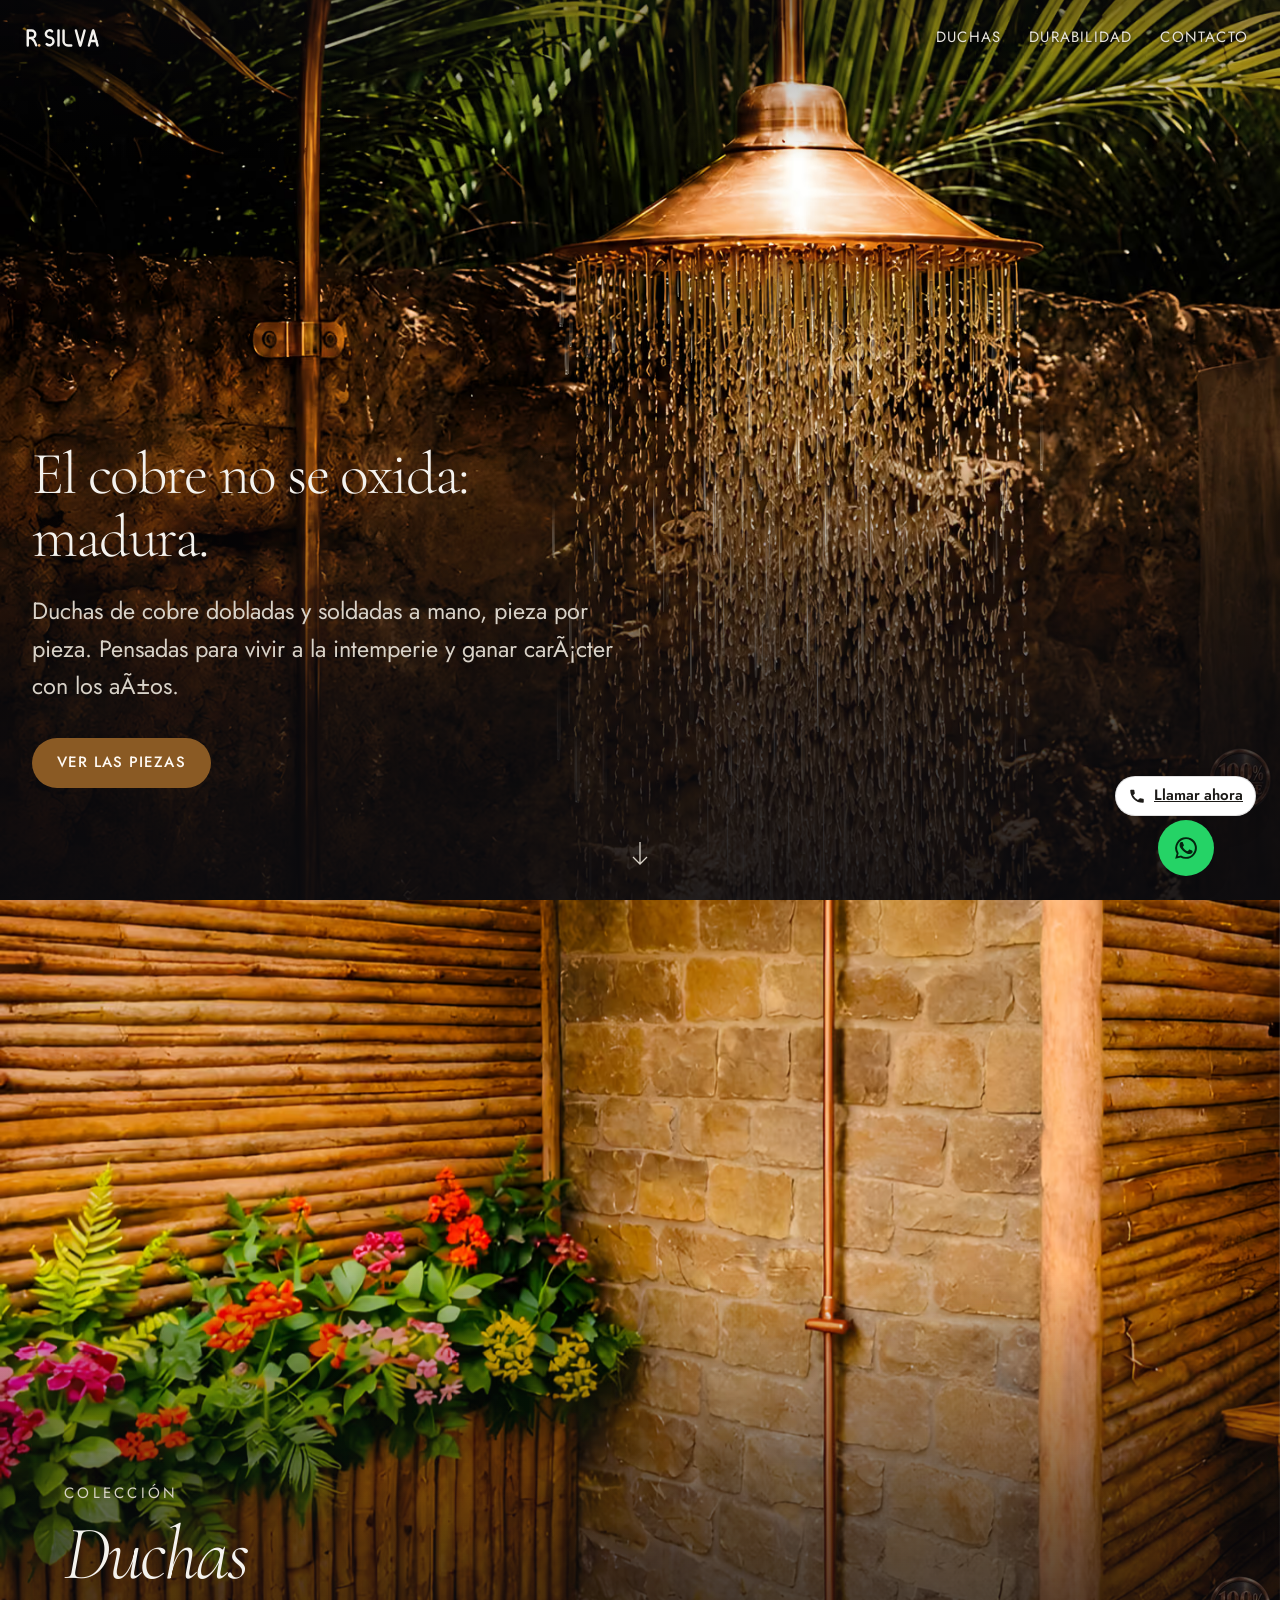
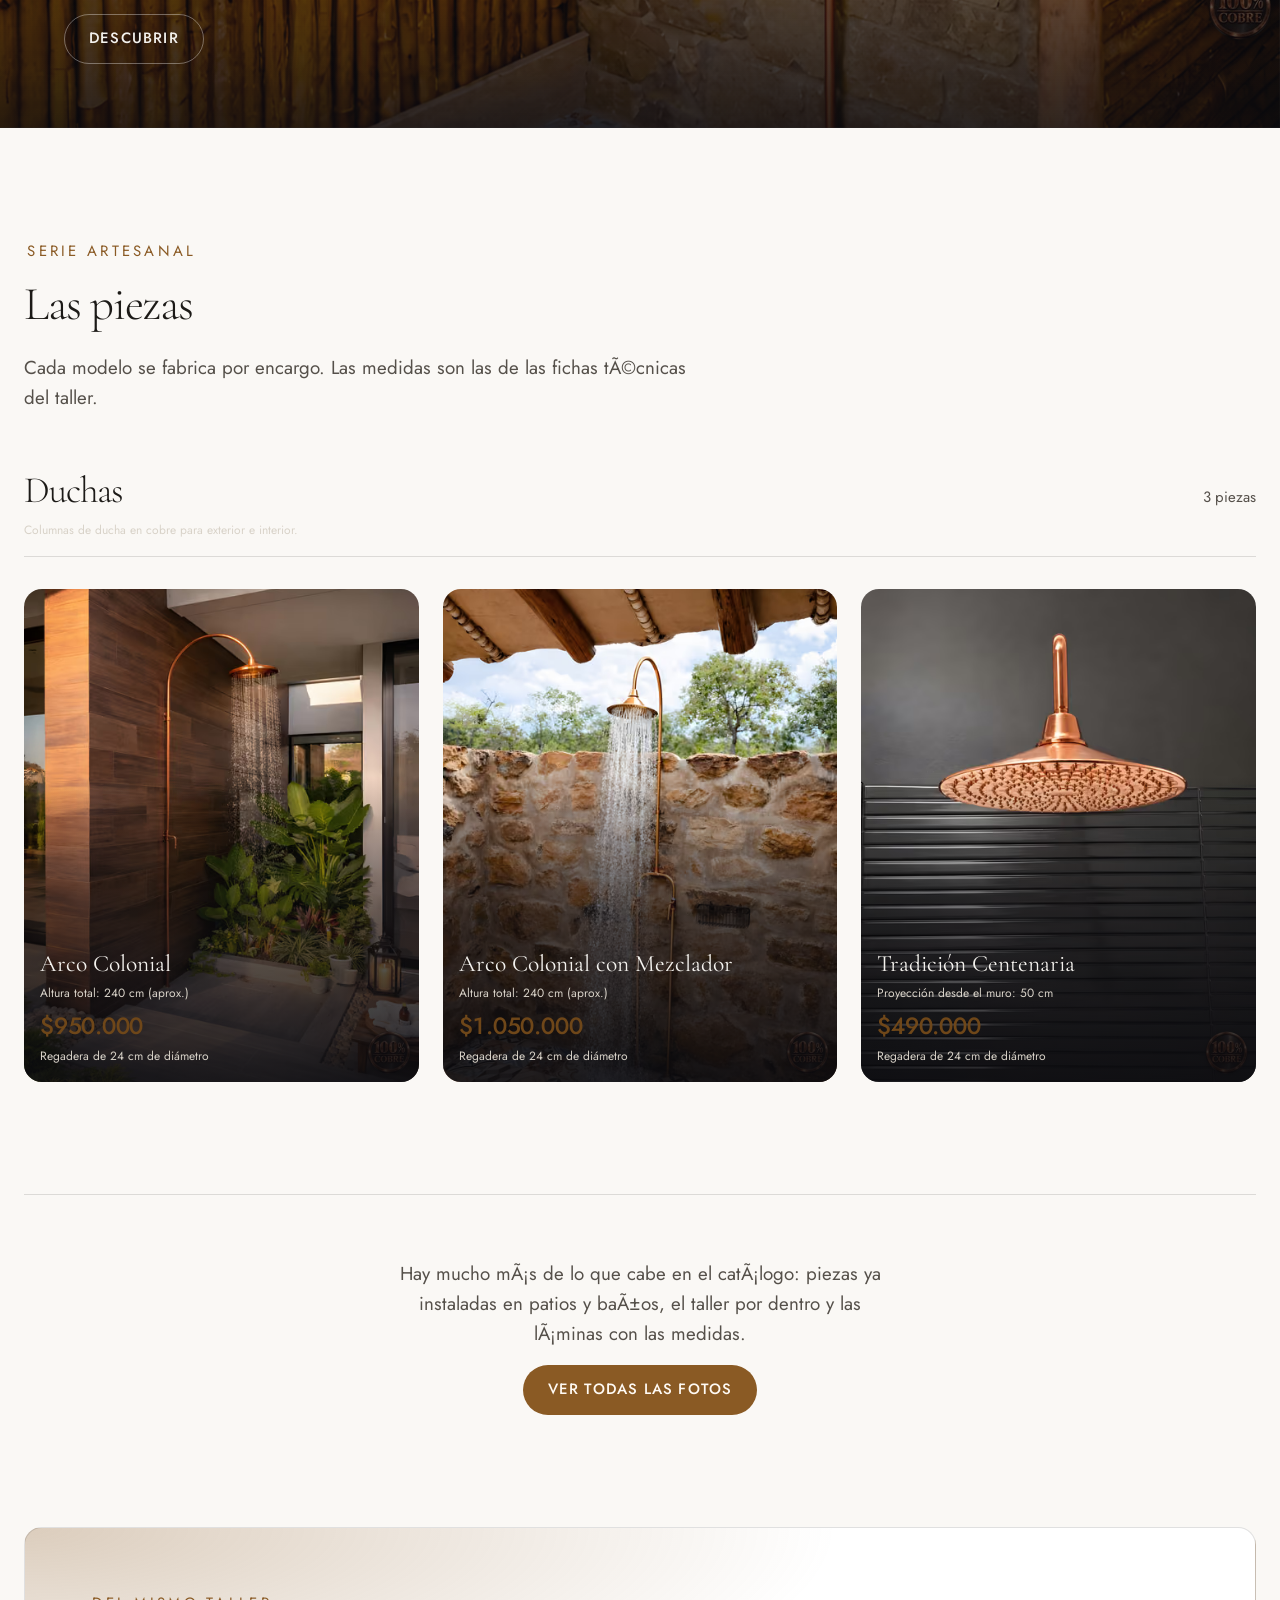
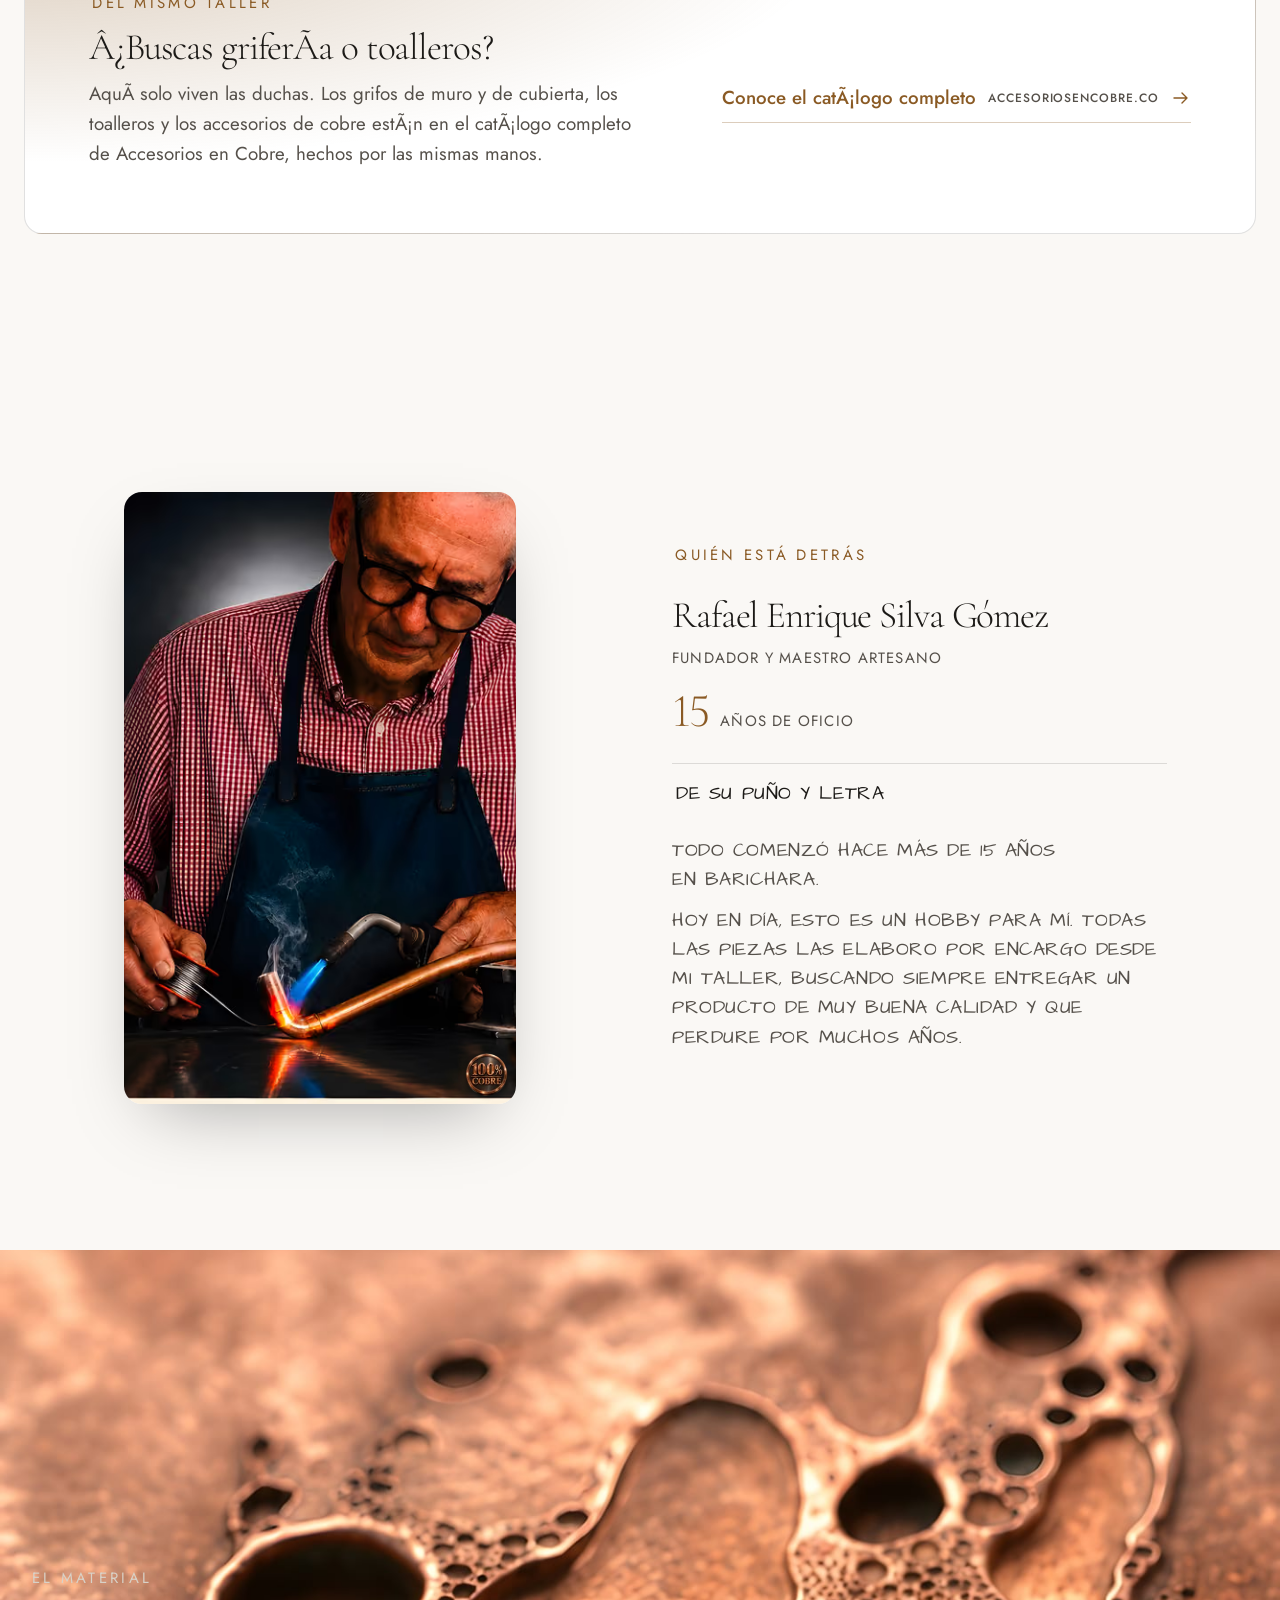
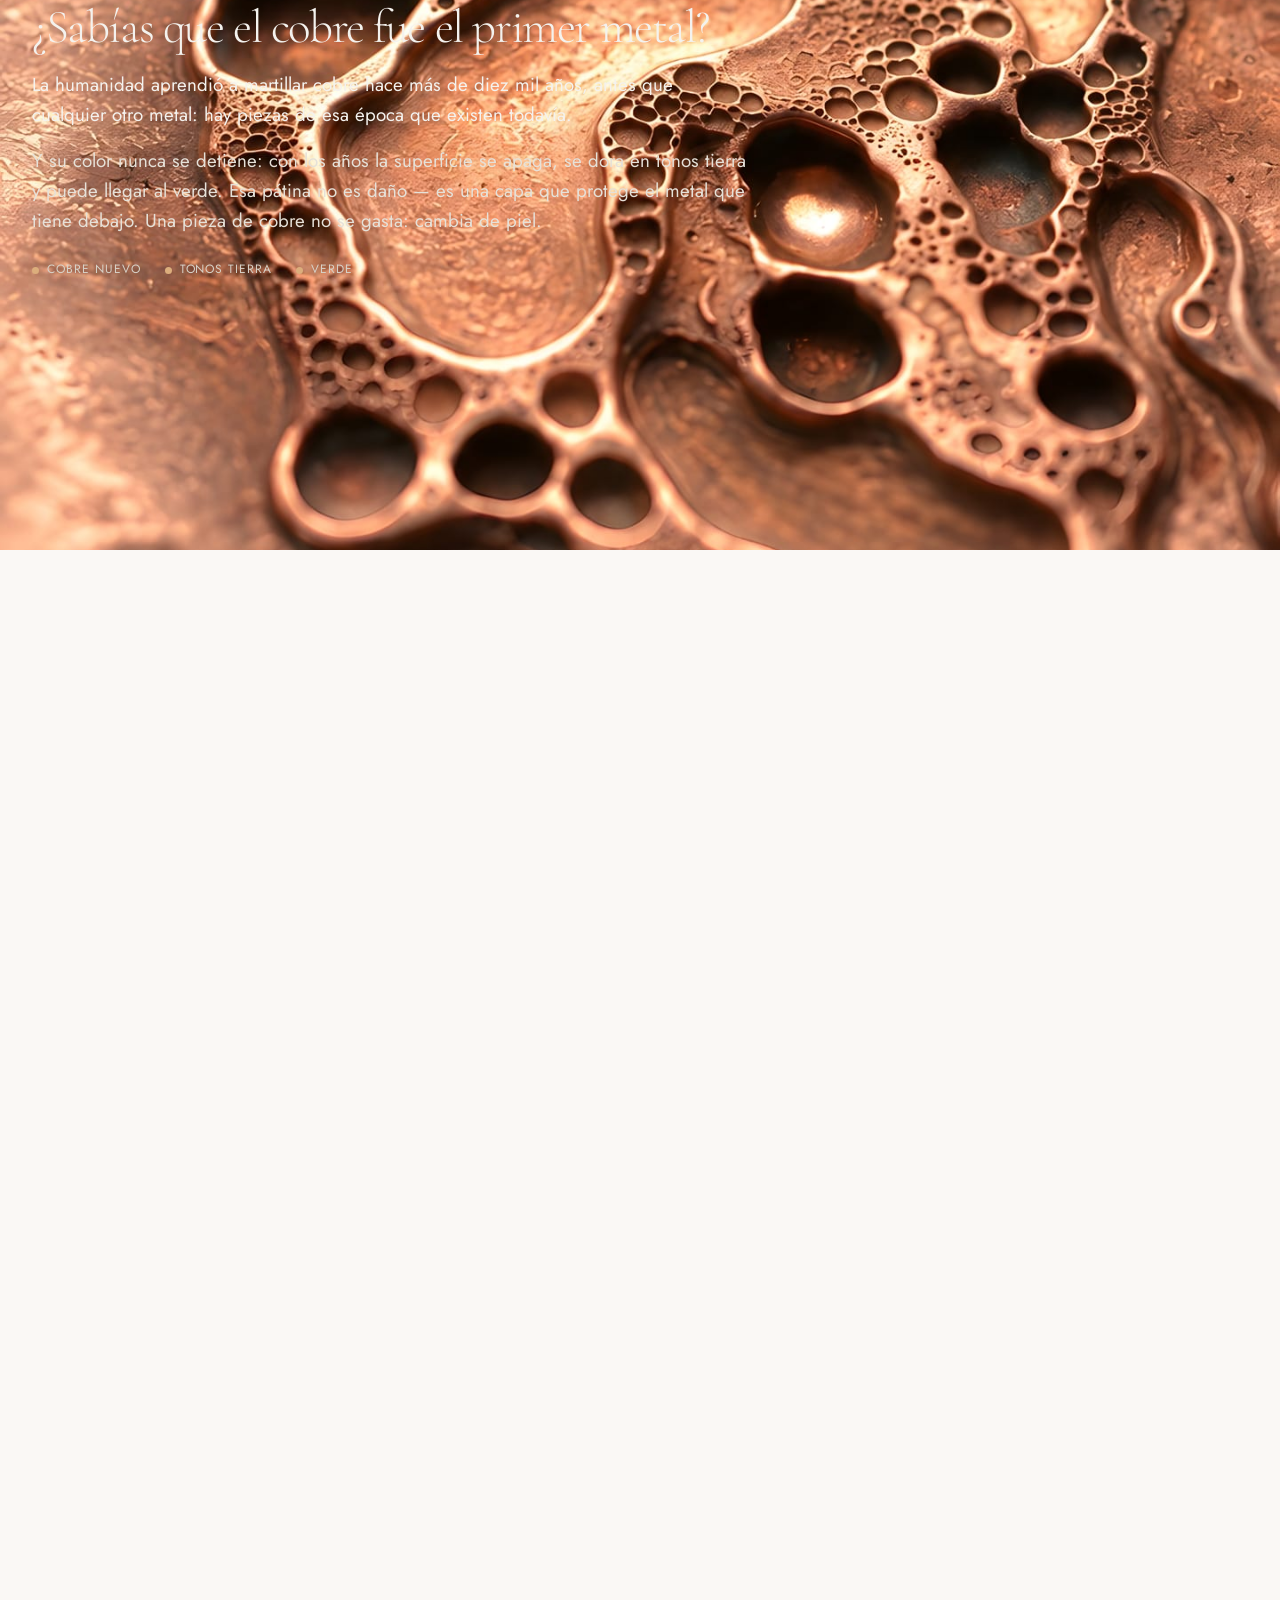
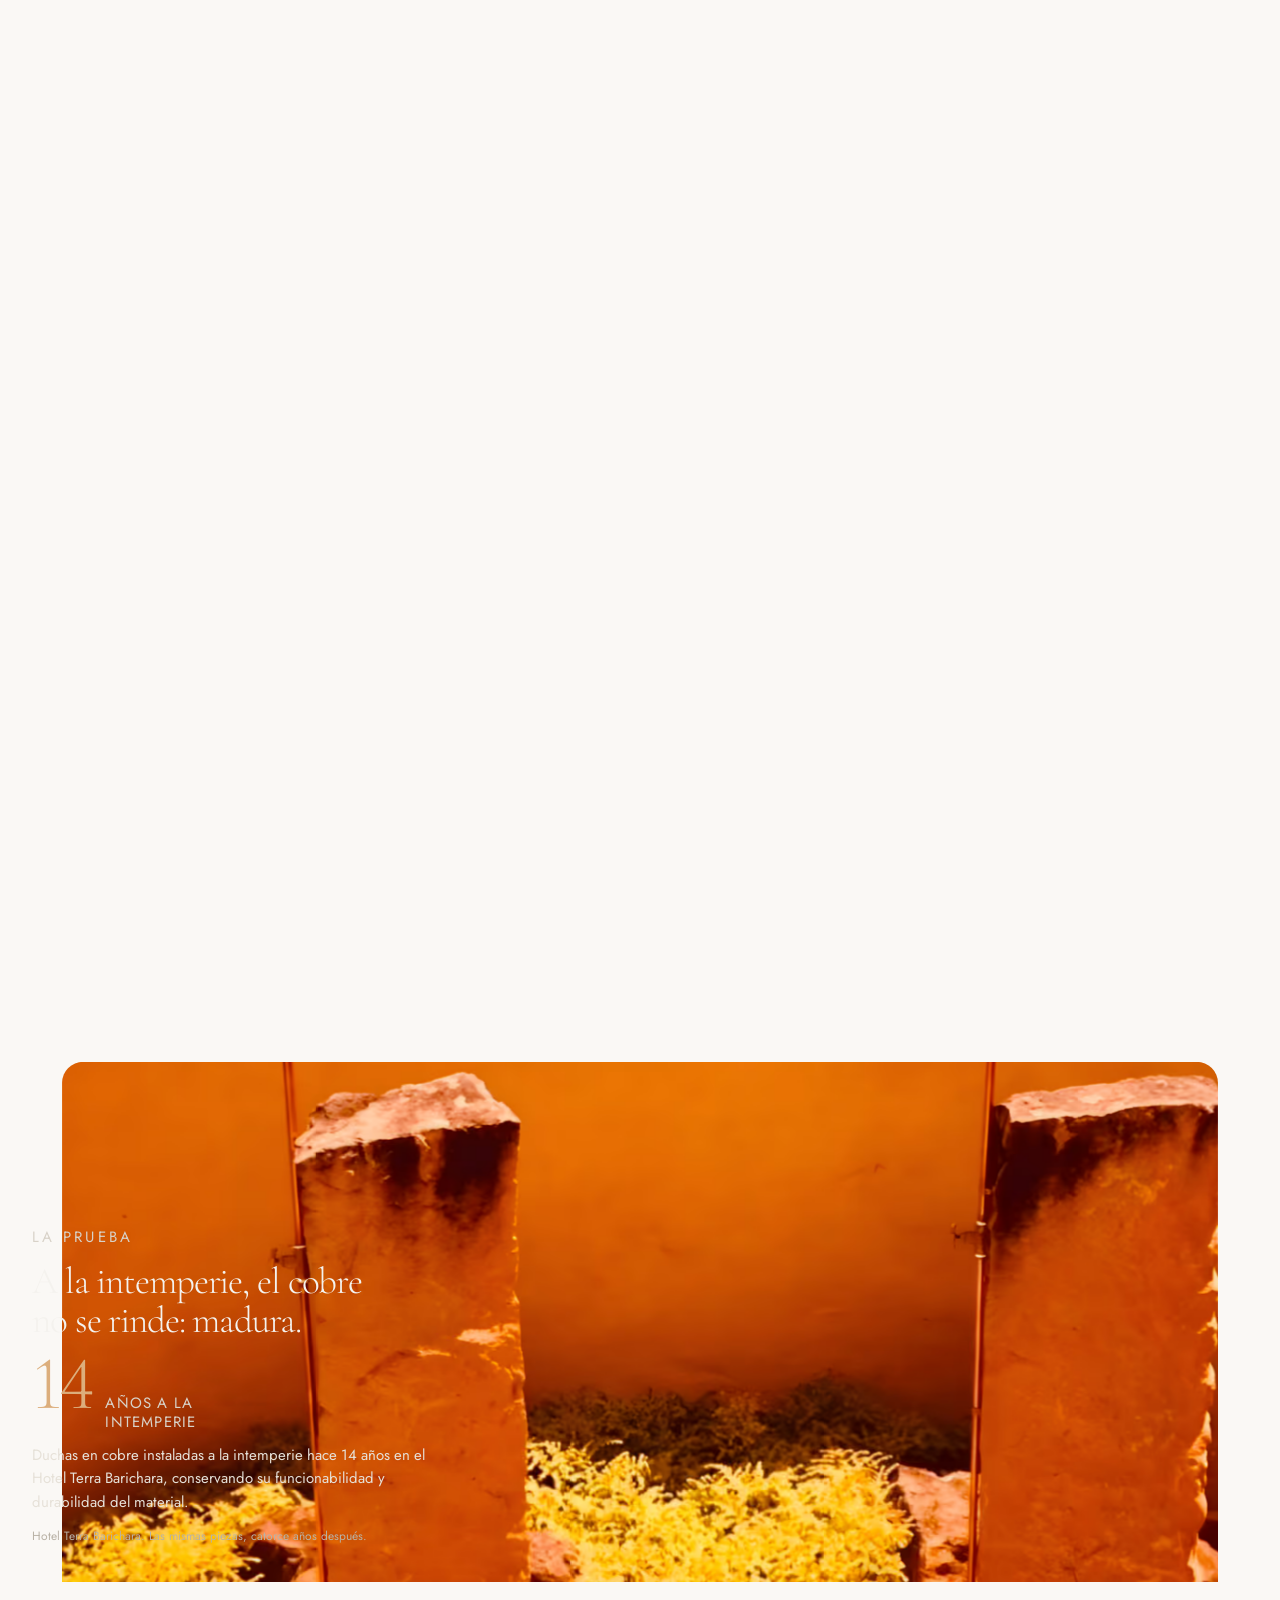
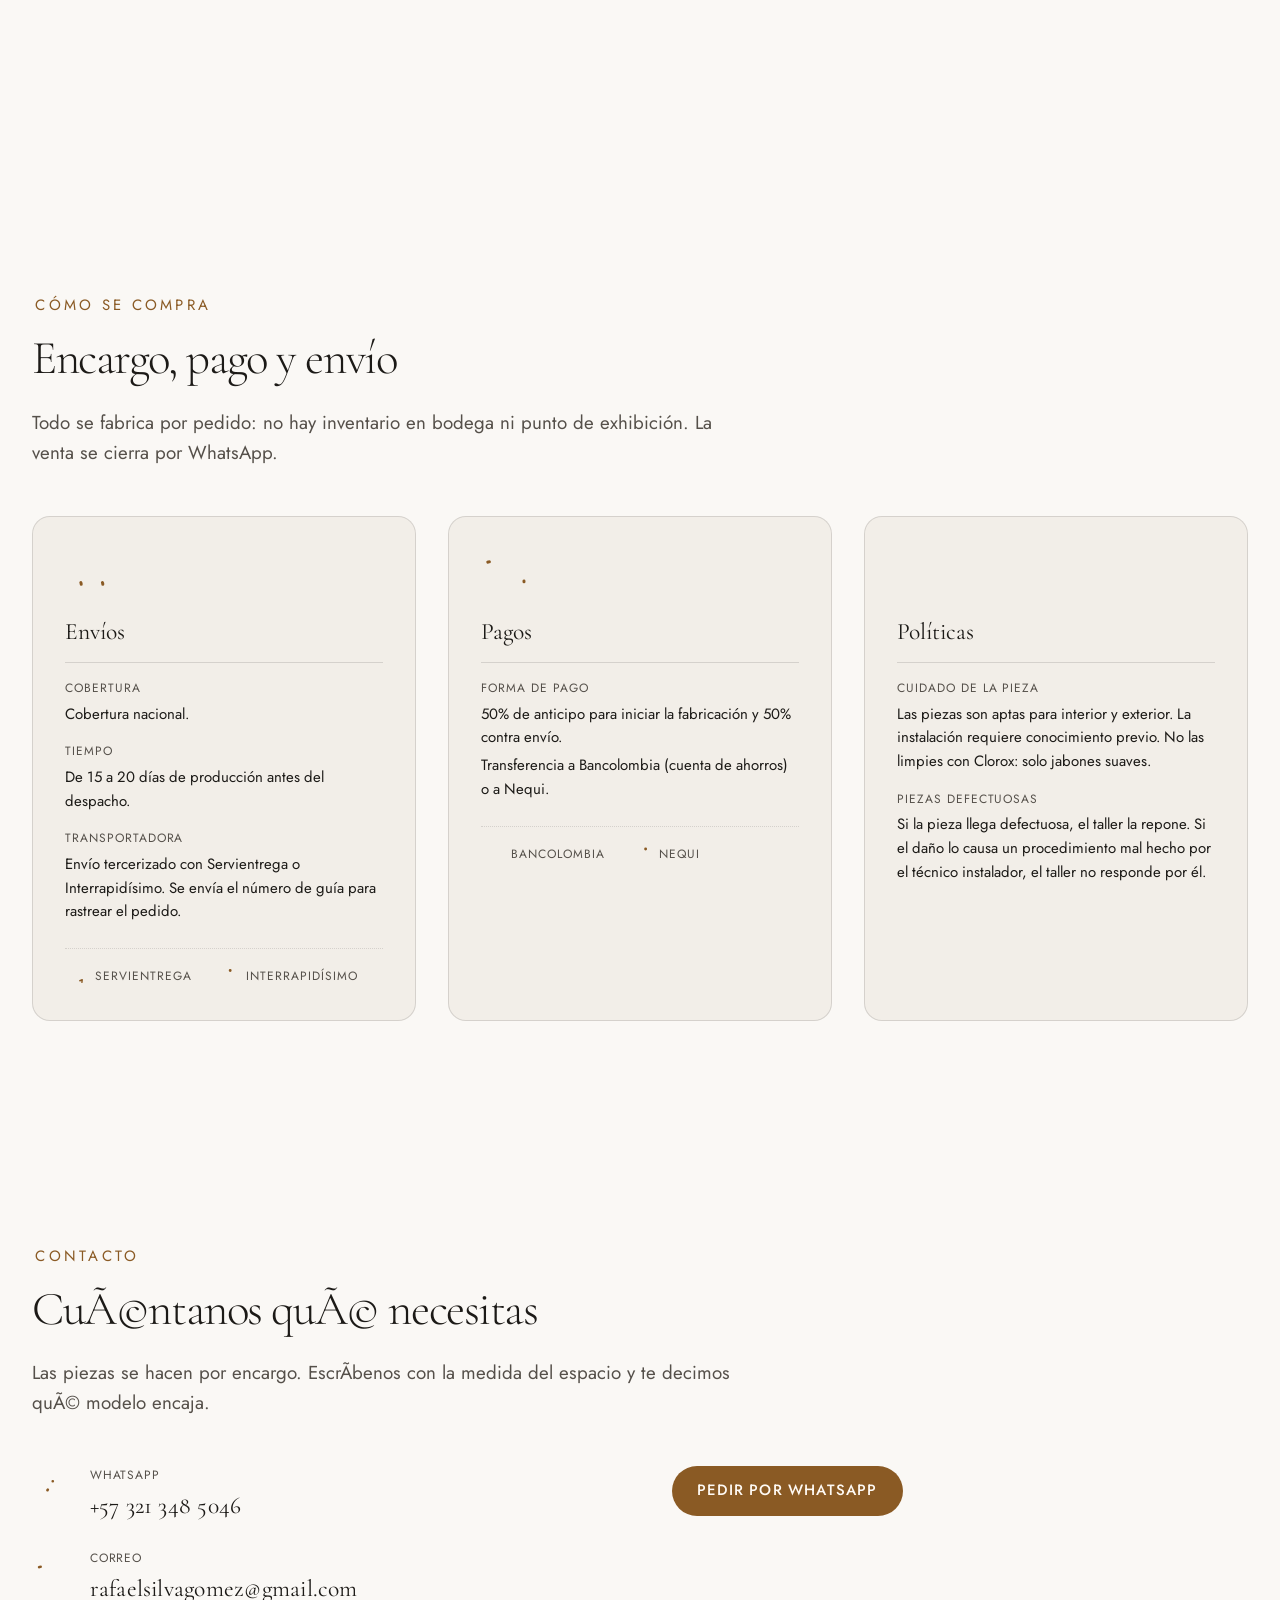
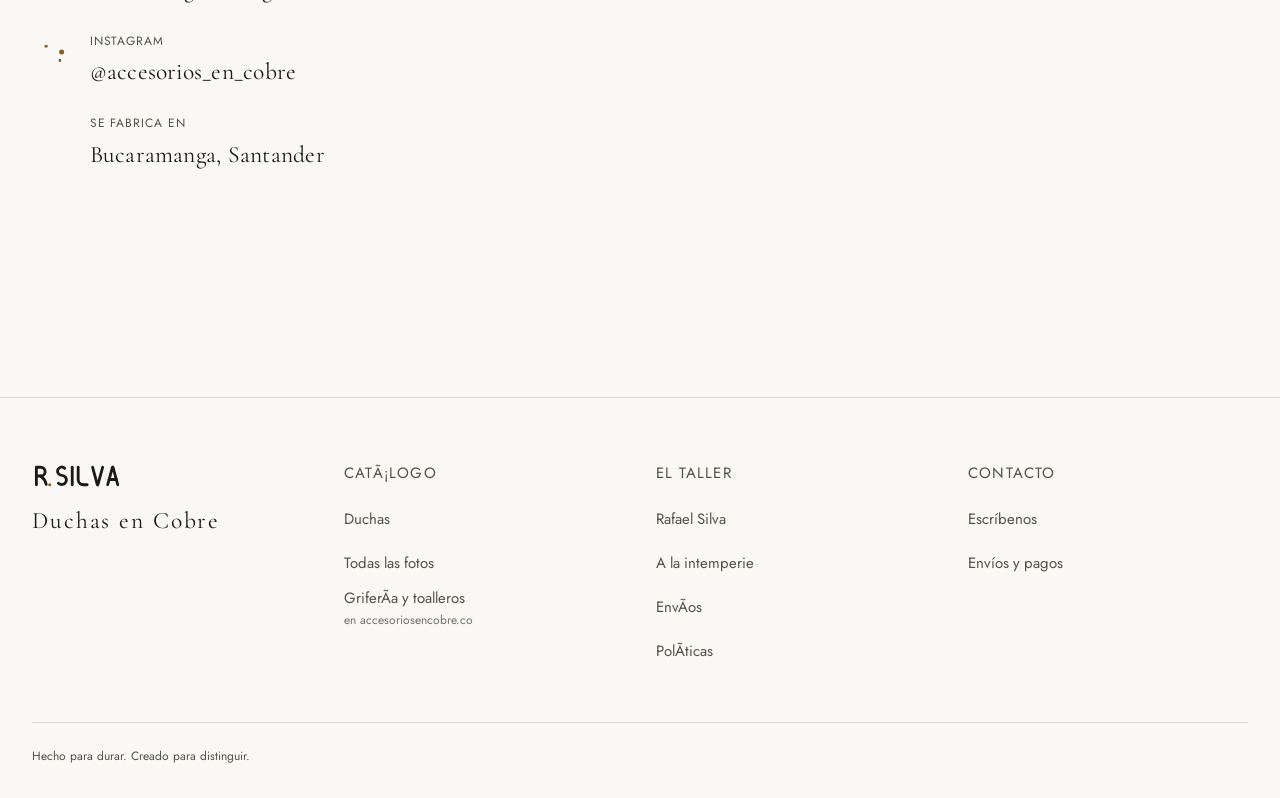
==== commit 1c9b57c2: "Sitio hermano Duchas en Cobre: solo duchas, nav recortada y puente a accesoriosencobre.co - ALCANCE " ====
--- a/index.html
+++ b/index.html
@@ -32,15 +32,15 @@
 <!-- End Microsoft Clarity -->
 <meta charset="utf-8">
 <meta name="viewport" content="width=device-width, initial-scale=1, viewport-fit=cover">
-<title>Accesorios en Cobre · Duchas y grifería artesanal</title>
-<meta name="description" content="Duchas, grifos, toalleros y accesorios en cobre, doblados y soldados a mano en Bucaramanga. Piezas para exterior e interior que envejecen con carácter.">
+<title>Duchas en Cobre · Rafael Silva</title>
+<meta name="description" content="Duchas en cobre dobladas y soldadas a mano por Rafael Silva en Bucaramanga. Columnas y arcos para exterior e interior que envejecen con carácter.">
 <meta name="theme-color" content="#faf8f5">
 
 <link rel="icon" href="img/logo/rsilva-favicon.svg" type="image/svg+xml">
 
 <meta property="og:type" content="website">
-<meta property="og:title" content="Accesorios en Cobre · Duchas y grifería artesanal">
-<meta property="og:description" content="Piezas en cobre hechas a mano, para exterior e interior. Hecho para durar.">
+<meta property="og:title" content="Duchas en Cobre · Rafael Silva">
+<meta property="og:description" content="Duchas en cobre hechas a mano, para exterior e interior. Hecho para durar.">
 <meta property="og:locale" content="es_CO">
 
 <!-- Las familias que tokens.css ya declara. Sin este <link> el navegador caía
@@ -73,7 +73,7 @@
 <header class="nav">
   <!-- El wordmark va en línea, no como <img>: así hereda currentColor y
        funciona igual en tema claro y oscuro, sin una petición extra. -->
-  <a href="#" class="nav__marca" aria-label="Accesorios en Cobre · inicio">
+  <a href="#" class="nav__marca" aria-label="Duchas en Cobre · inicio">
     <svg class="wordmark" viewBox="0 0 206 64" width="206" height="64" aria-hidden="true" focusable="false">
       <g fill="none" stroke="currentColor" stroke-width="6.5" stroke-linecap="round" stroke-linejoin="round">
         <path d="M10 52 V12 h10 a10 10 0 0 1 0 20 H10"/>
@@ -102,8 +102,6 @@
 
   <nav class="nav__enlaces" id="menu" aria-label="Principal">
     <a href="#duchas">Duchas</a>
-    <a href="#grifos">Grifos</a>
-    <a href="#toalleros">Toalleros</a>
     <a href="#durabilidad">Durabilidad</a>
     <a href="#contacto">Contacto</a>
   </nav>
@@ -118,8 +116,8 @@
     <div class="heroe__contenido">
       <h1 class="heroe__titulo">El cobre no se oxida:<br>madura.</h1>
       <p class="heroe__bajada">
-        Duchas, grifería y accesorios doblados y soldados a mano, pieza por pieza.
-        Pensados para vivir a la intemperie y ganar carácter con los años.
+        Duchas de cobre dobladas y soldadas a mano, pieza por pieza.
+        Pensadas para vivir a la intemperie y ganar carácter con los años.
       </p>
       <div class="acciones">
         <a href="#duchas" class="boton boton--principal">Ver las piezas</a>
@@ -159,6 +157,28 @@
         </p>
         <a href="galeria.html" class="boton boton--principal">Ver todas las fotos</a>
       </div>
+
+      <!-- ══ SITIO HERMANO ══
+           Este dominio es solo de duchas. Grifería, toalleros y accesorios
+           salen del mismo taller y viven en accesoriosencobre.co: se ofrece
+           el camino una vez, aquí, sin redirigir nada. -->
+      <aside class="hermano" data-revelar aria-labelledby="hermano-titulo">
+        <p class="seccion__etiqueta">Del mismo taller</p>
+        <h2 class="hermano__titulo" id="hermano-titulo">¿Buscas grifería o toalleros?</h2>
+        <p class="hermano__nota">
+          Aquí solo viven las duchas. Los grifos de muro y de cubierta, los
+          toalleros y los accesorios de cobre están en el catálogo completo de
+          Accesorios en Cobre, hechos por las mismas manos.
+        </p>
+        <a href="https://accesoriosencobre.co" class="hermano__enlace">
+          Conoce el catálogo completo
+          <span class="hermano__dominio">accesoriosencobre.co</span>
+          <svg width="20" height="20" viewBox="0 0 20 20" fill="none" stroke="currentColor"
+               stroke-width="1.4" stroke-linecap="round" stroke-linejoin="round" aria-hidden="true">
+            <path d="M3 10h13M11 5l5 5-5 5"/>
+          </svg>
+        </a>
+      </aside>
     </div>
   </section>
 
@@ -210,21 +230,20 @@
            la línea base de los trazos, en el color de acento. -->
       <circle cx="40.5" cy="51.8" r="3.5" fill="var(--acento, currentColor)"/>
         </svg>
-        <p class="pie__nombre" data-negocio="nombre">Accesorios en Cobre</p>
+        <p class="pie__nombre" data-negocio="nombre">Duchas en Cobre</p>
       </div>
       <div>
         <p class="pie__titulo">Catálogo</p>
         <ul class="pie__lista">
           <li><a href="#duchas">Duchas</a></li>
-          <li><a href="#grifos">Grifos</a></li>
-          <li><a href="#toalleros">Toalleros</a></li>
-          <li><a href="#accesorios">Accesorios</a></li>
+          <li><a href="galeria.html">Todas las fotos</a></li>
+          <li><a href="https://accesoriosencobre.co">Grifería y toalleros <span class="pie__externo">en accesoriosencobre.co</span></a></li>
         </ul>
       </div>
       <div>
         <p class="pie__titulo">El taller</p>
         <ul class="pie__lista">
-          <li><a href="galeria.html">Todas las fotos</a></li>
+          <li><a href="#artesano">Rafael Silva</a></li>
           <li><a href="#durabilidad">A la intemperie</a></li>
           <li><a href="#envios">Envíos</a></li>
           <li><a href="#politicas">Políticas</a></li>
--- a/estilo.css
+++ b/estilo.css
@@ -1376,6 +1376,9 @@
 }
 .pie__lista a:hover { color: var(--texto); }
 .pie__lista li { display: grid; }
+/* El enlace al sitio hermano lleva su dominio debajo, en pequeño. */
+.pie__lista a:has(.pie__externo) { flex-direction: column; align-items: flex-start; justify-content: center; }
+.pie__externo { font-size: var(--paso--2); opacity: 0.8; }
 .pie__legal { margin-top: var(--e-7); padding-top: var(--e-5); border-top: 1px solid var(--borde); font-size: var(--paso--2); color: var(--texto-suave); }
 
 /* En el pie el wordmark va acompañado del nombre legal escrito: RSILVA es la
@@ -1733,3 +1736,70 @@
   text-align: center;
 }
 .mas-fotos__nota { color: var(--texto-suave); max-width: var(--medida-estrecha); }
+
+/* ── Sitio hermano (solo en duchasencobre.co) ────────────────────────────
+   Una tarjeta ancha, a la altura de las piezas, que manda al catálogo
+   completo de accesoriosencobre.co. Mismo cobre, mismo tono: se lee como
+   una puerta entre dos salas del mismo taller, no como un aviso. */
+.hermano {
+  margin-top: var(--e-9);
+  padding: var(--e-7) var(--e-6);
+  border: 1px solid var(--borde);
+  border-radius: var(--radio-3);
+  background:
+    radial-gradient(120% 140% at 0% 0%, var(--acento-tenue), transparent 55%),
+    var(--fondo-elevado);
+  display: grid;
+  gap: var(--e-3);
+  justify-items: start;
+}
+.hermano .seccion__etiqueta { margin-bottom: 0; }
+.hermano__titulo {
+  font-family: var(--fuente-display);
+  font-size: var(--paso-3);
+  font-weight: 300;
+  line-height: var(--interlineado-apretado);
+  letter-spacing: var(--track-apretado);
+}
+.hermano__nota { color: var(--texto-suave); max-width: var(--medida); }
+.hermano__enlace {
+  display: inline-flex;
+  align-items: center;
+  flex-wrap: wrap;
+  gap: var(--e-2) var(--e-3);
+  min-height: 3rem;                 /* táctil ≥ 44px */
+  margin-top: var(--e-3);
+  padding-block: var(--e-2);
+  color: var(--acento);
+  font-weight: 500;
+  text-decoration: none;
+  border-bottom: 1px solid var(--acento-tenue);
+  transition: color var(--dur-rapido) var(--ease-salida),
+              border-color var(--dur-rapido) var(--ease-salida);
+}
+.hermano__enlace svg {
+  transition: transform var(--dur-rapido) var(--ease-salida);
+}
+.hermano__enlace:hover,
+.hermano__enlace:focus-visible { color: var(--acento-vivo); border-color: var(--acento); }
+.hermano__enlace:hover svg,
+.hermano__enlace:focus-visible svg { transform: translateX(4px); }
+.hermano__dominio {
+  font-size: var(--paso--2);
+  letter-spacing: var(--track-amplio);
+  text-transform: uppercase;
+  color: var(--texto-suave);
+}
+@media (min-width: 900px) {
+  .hermano {
+    grid-template-columns: 1fr auto;
+    grid-template-areas: "etiqueta etiqueta" "titulo enlace" "nota enlace";
+    align-items: center;
+    column-gap: var(--e-8);
+    padding: var(--e-8);
+  }
+  .hermano .seccion__etiqueta { grid-area: etiqueta; }
+  .hermano__titulo { grid-area: titulo; }
+  .hermano__nota { grid-area: nota; }
+  .hermano__enlace { grid-area: enlace; margin-top: 0; justify-self: end; }
+}
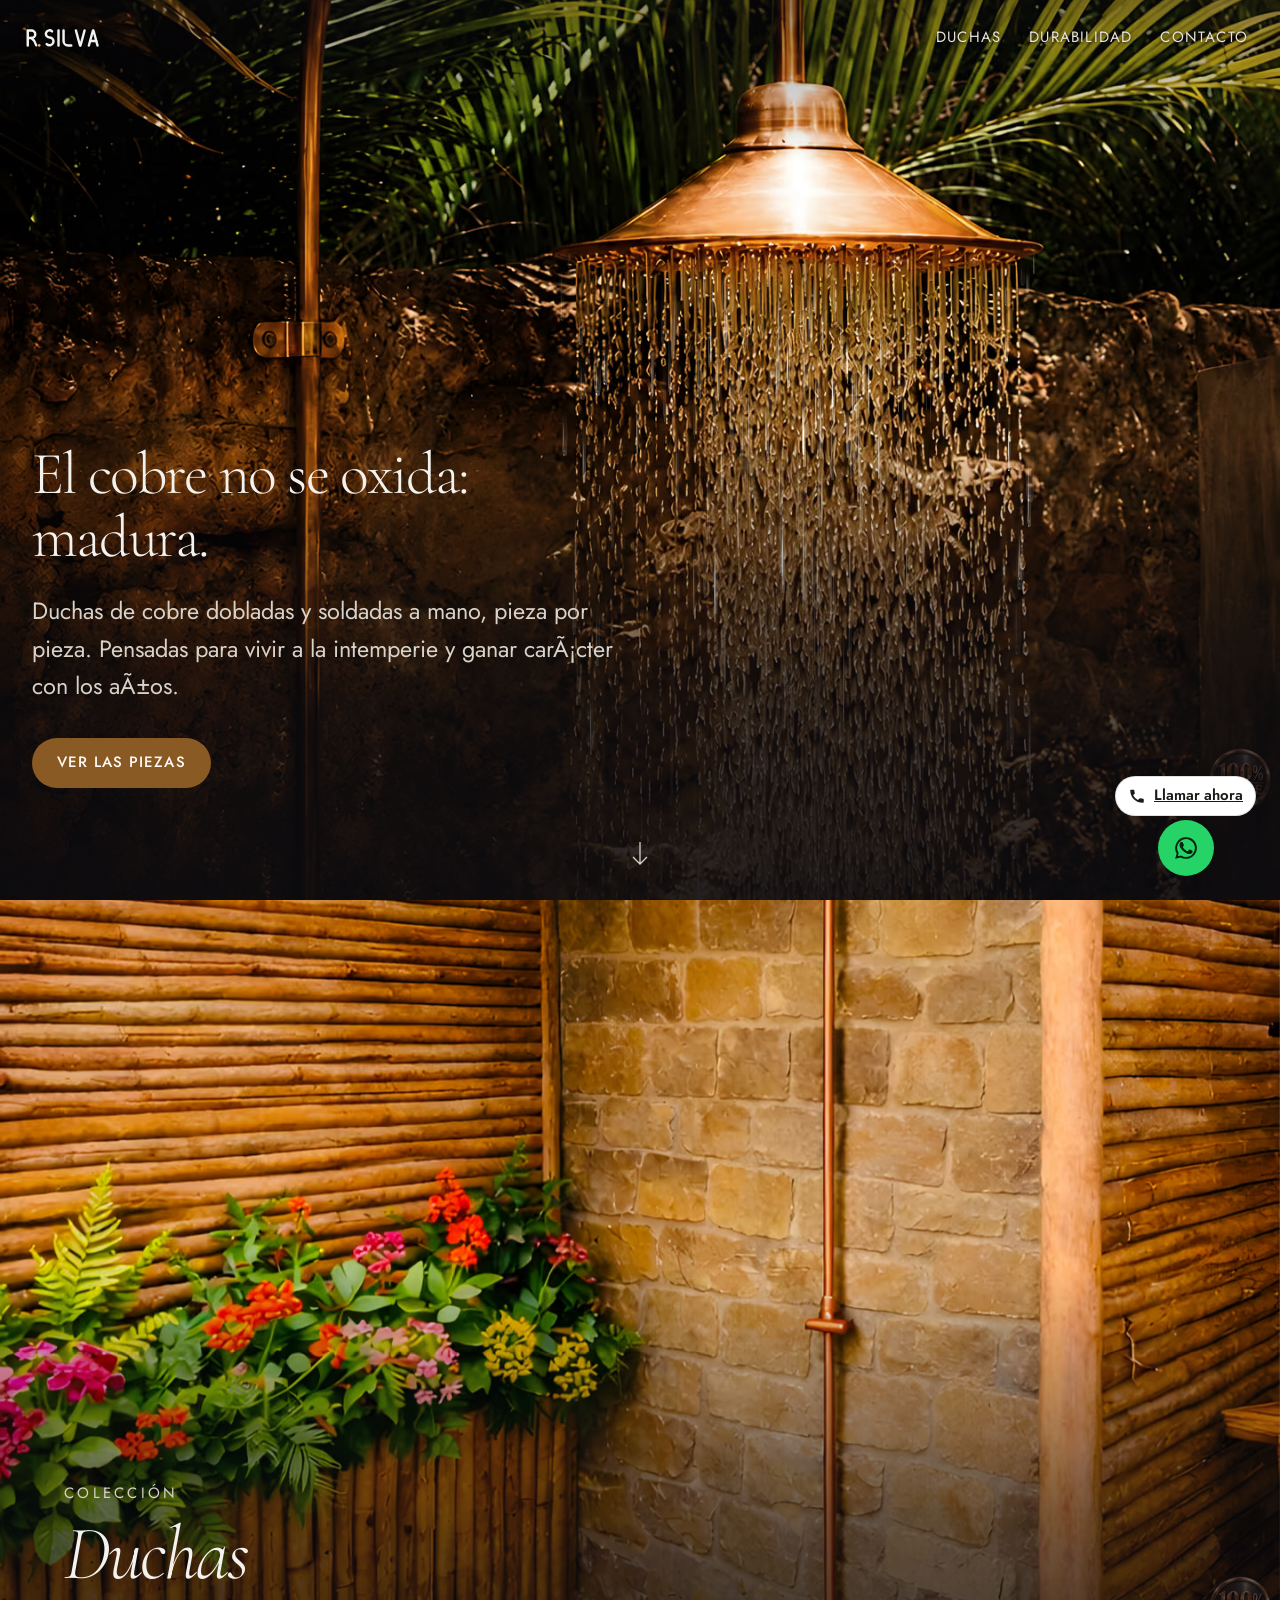
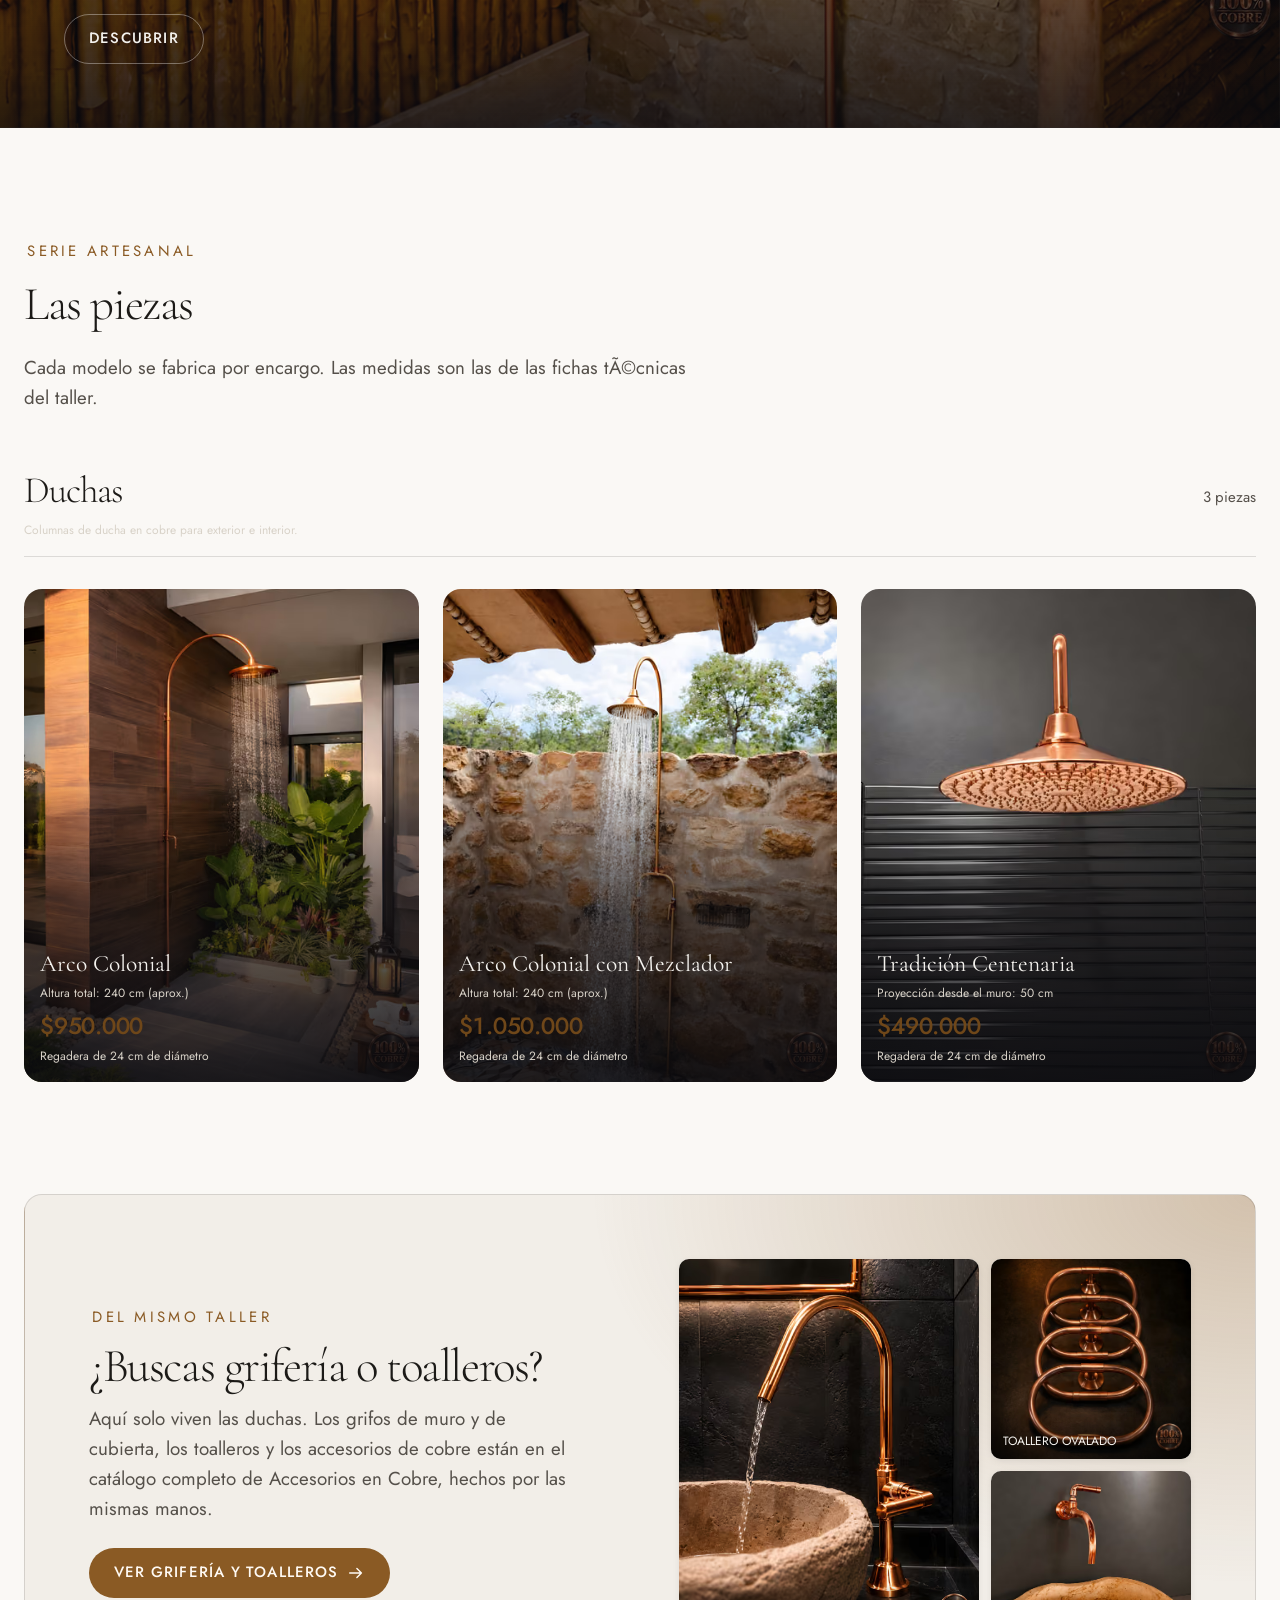
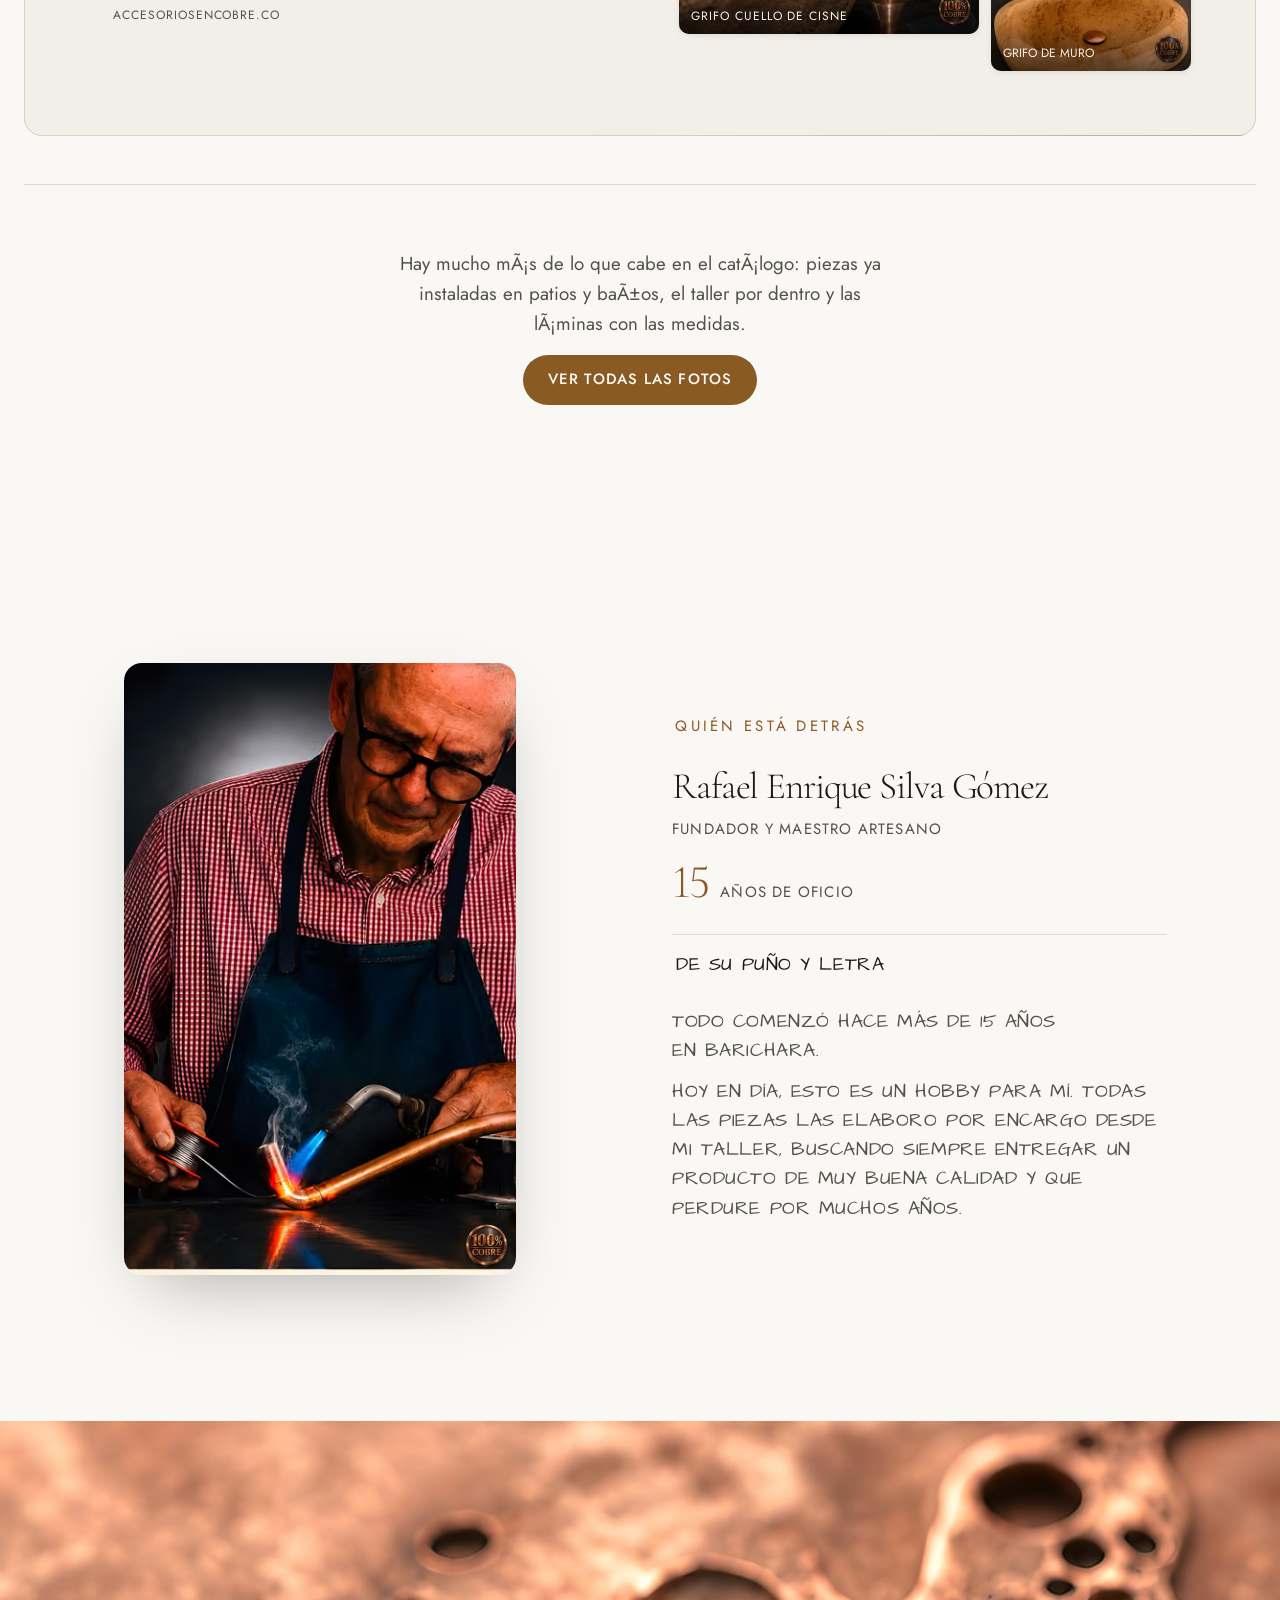
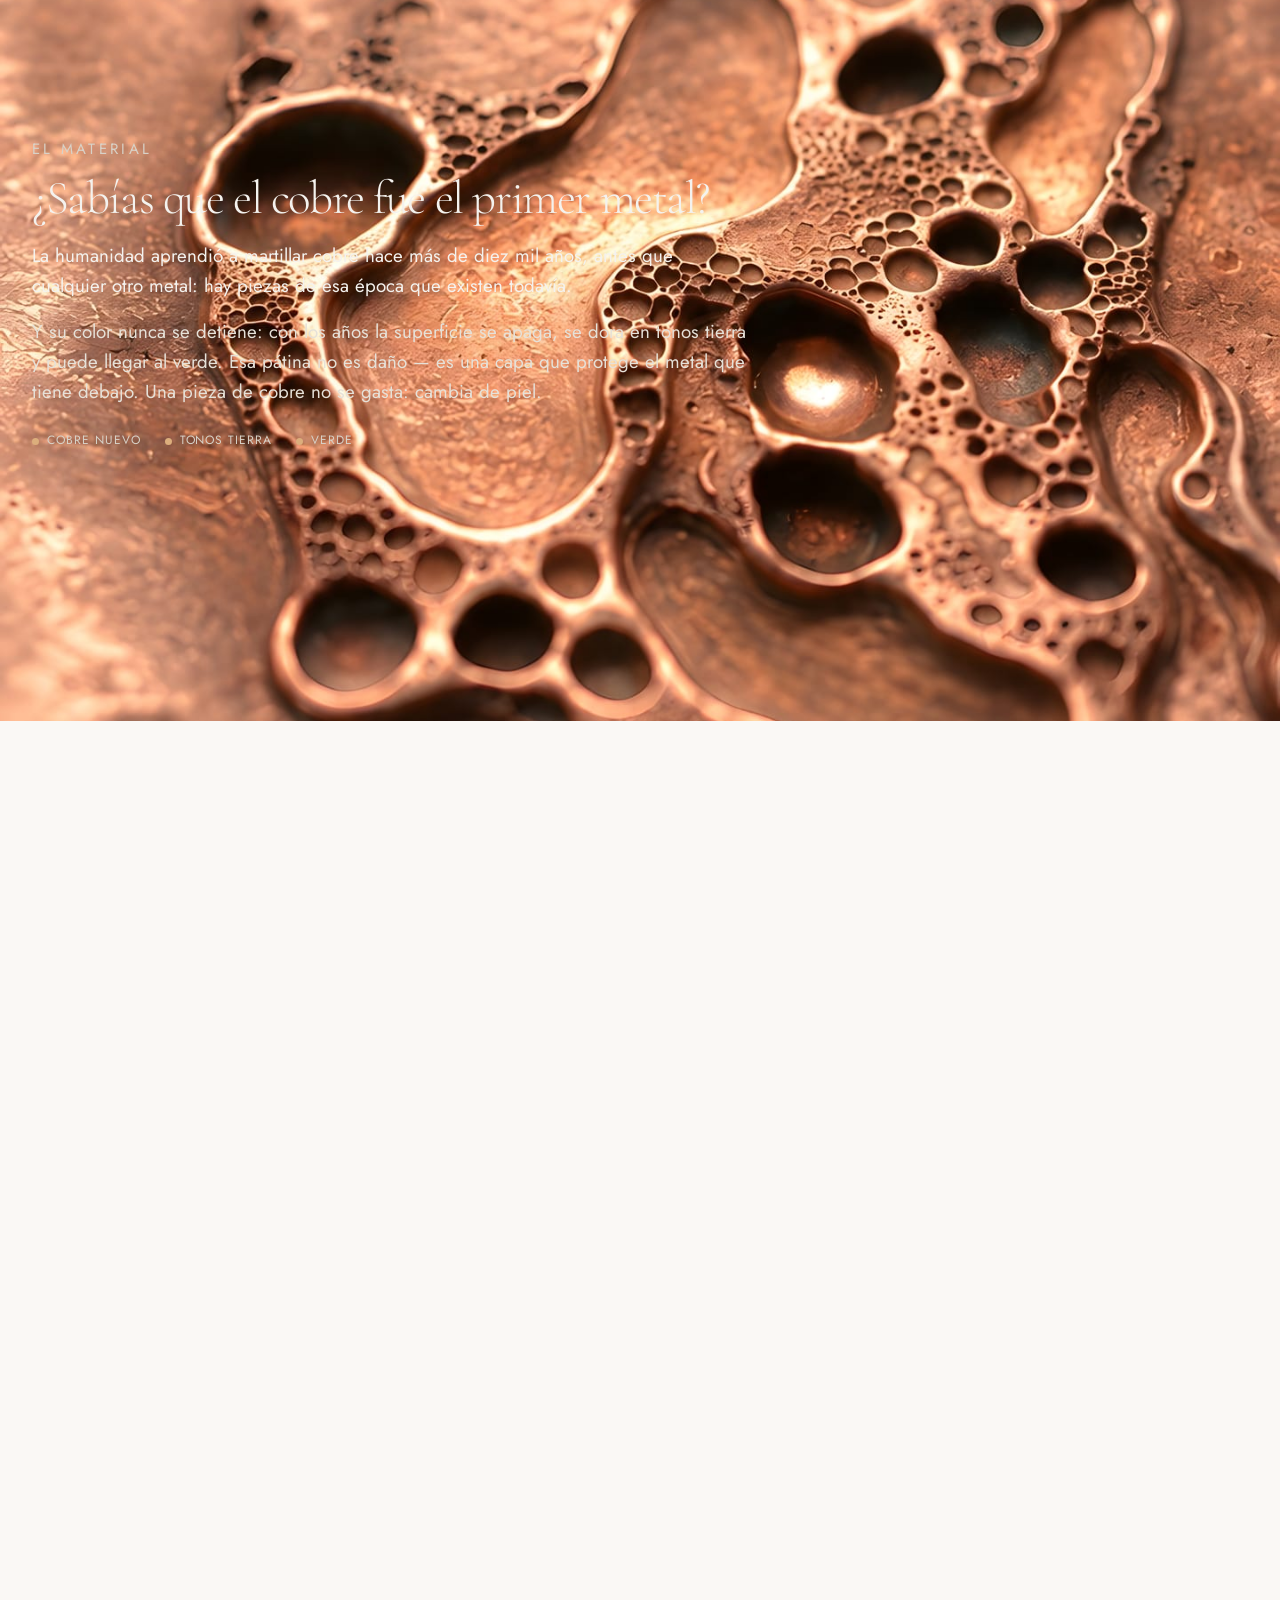
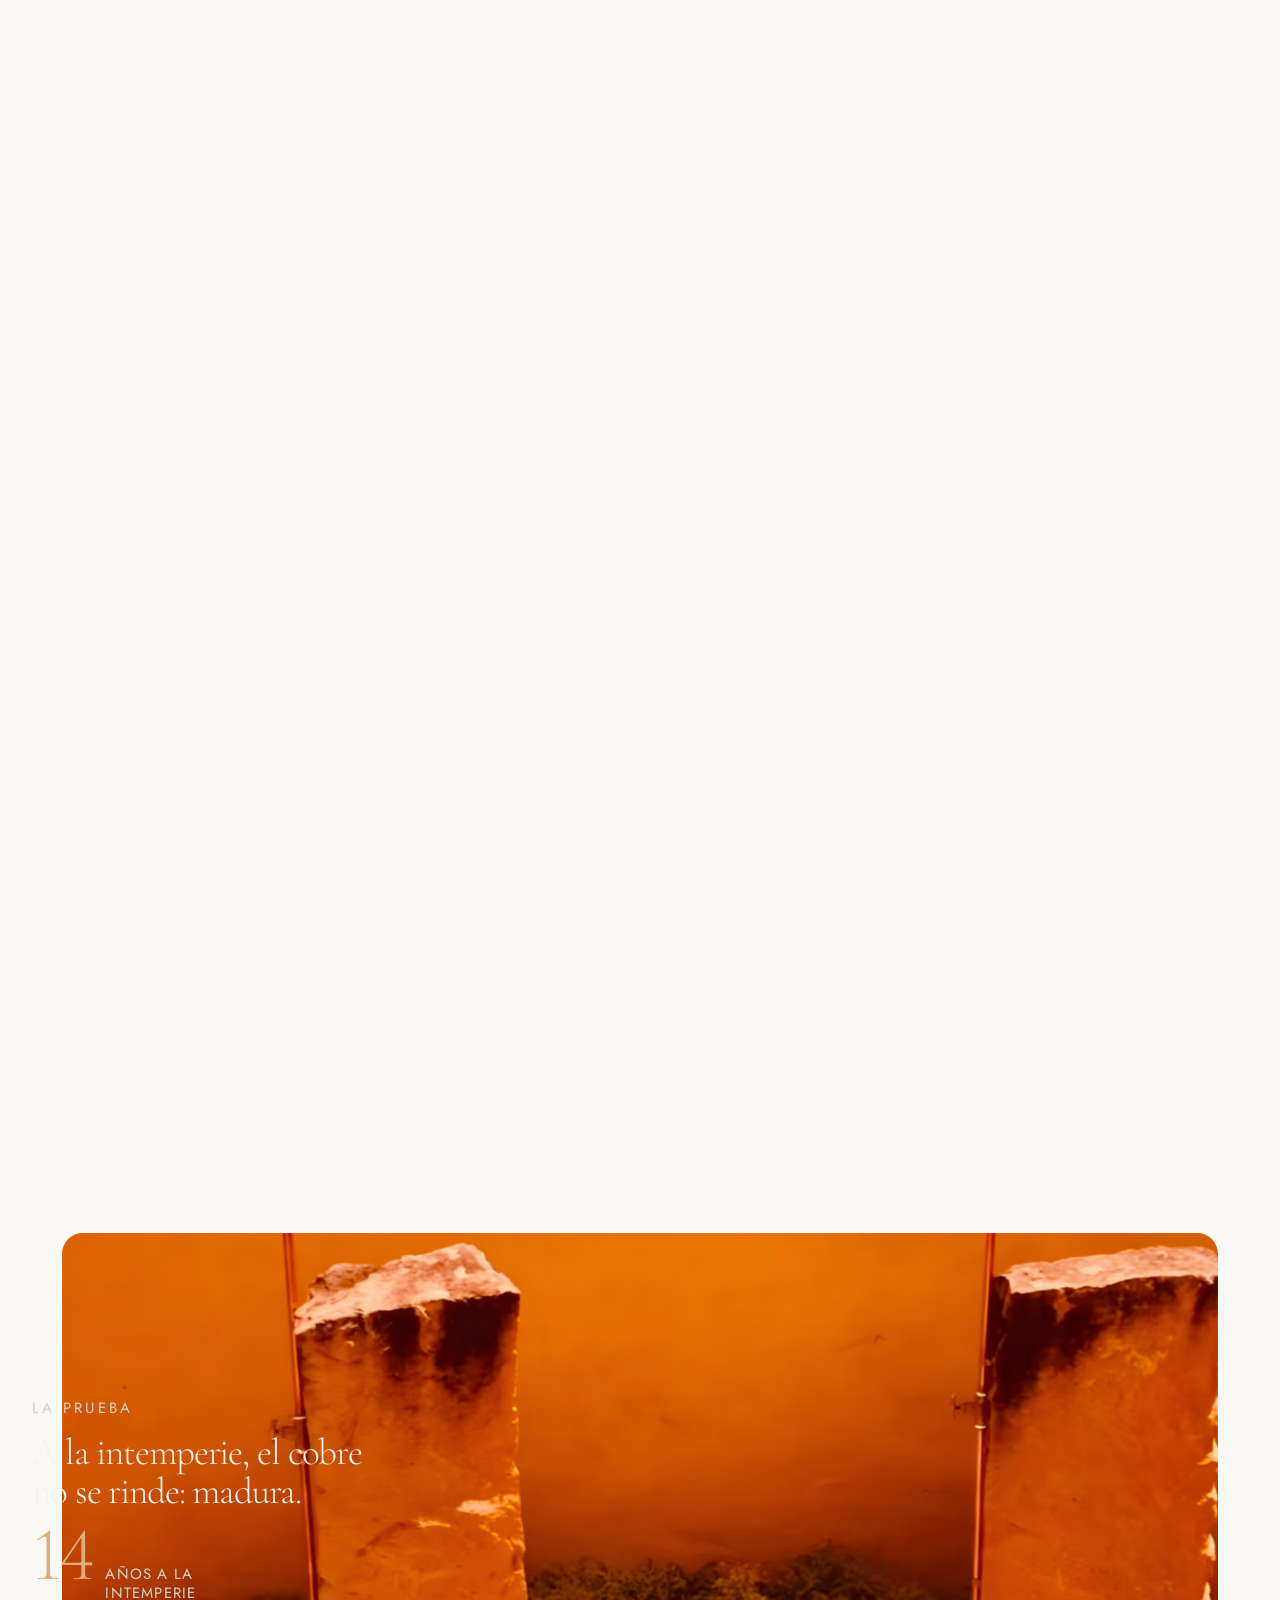
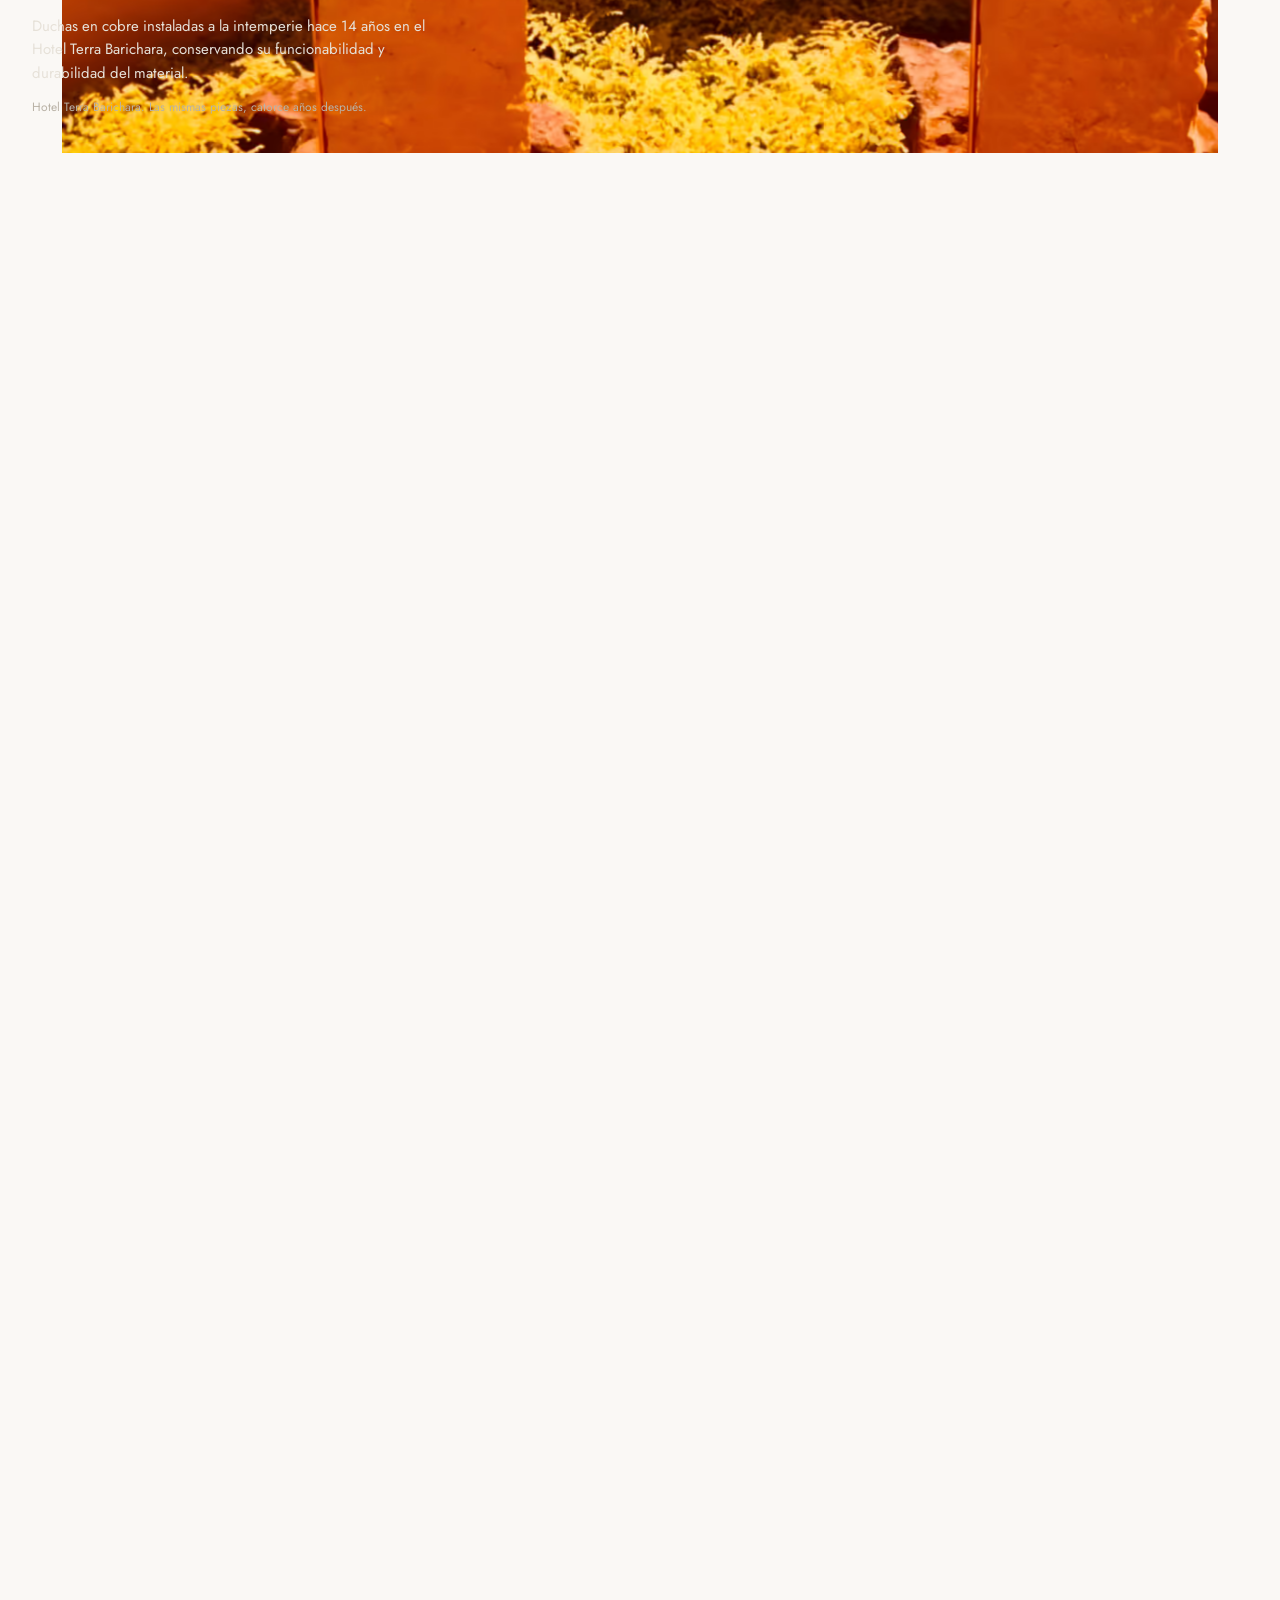
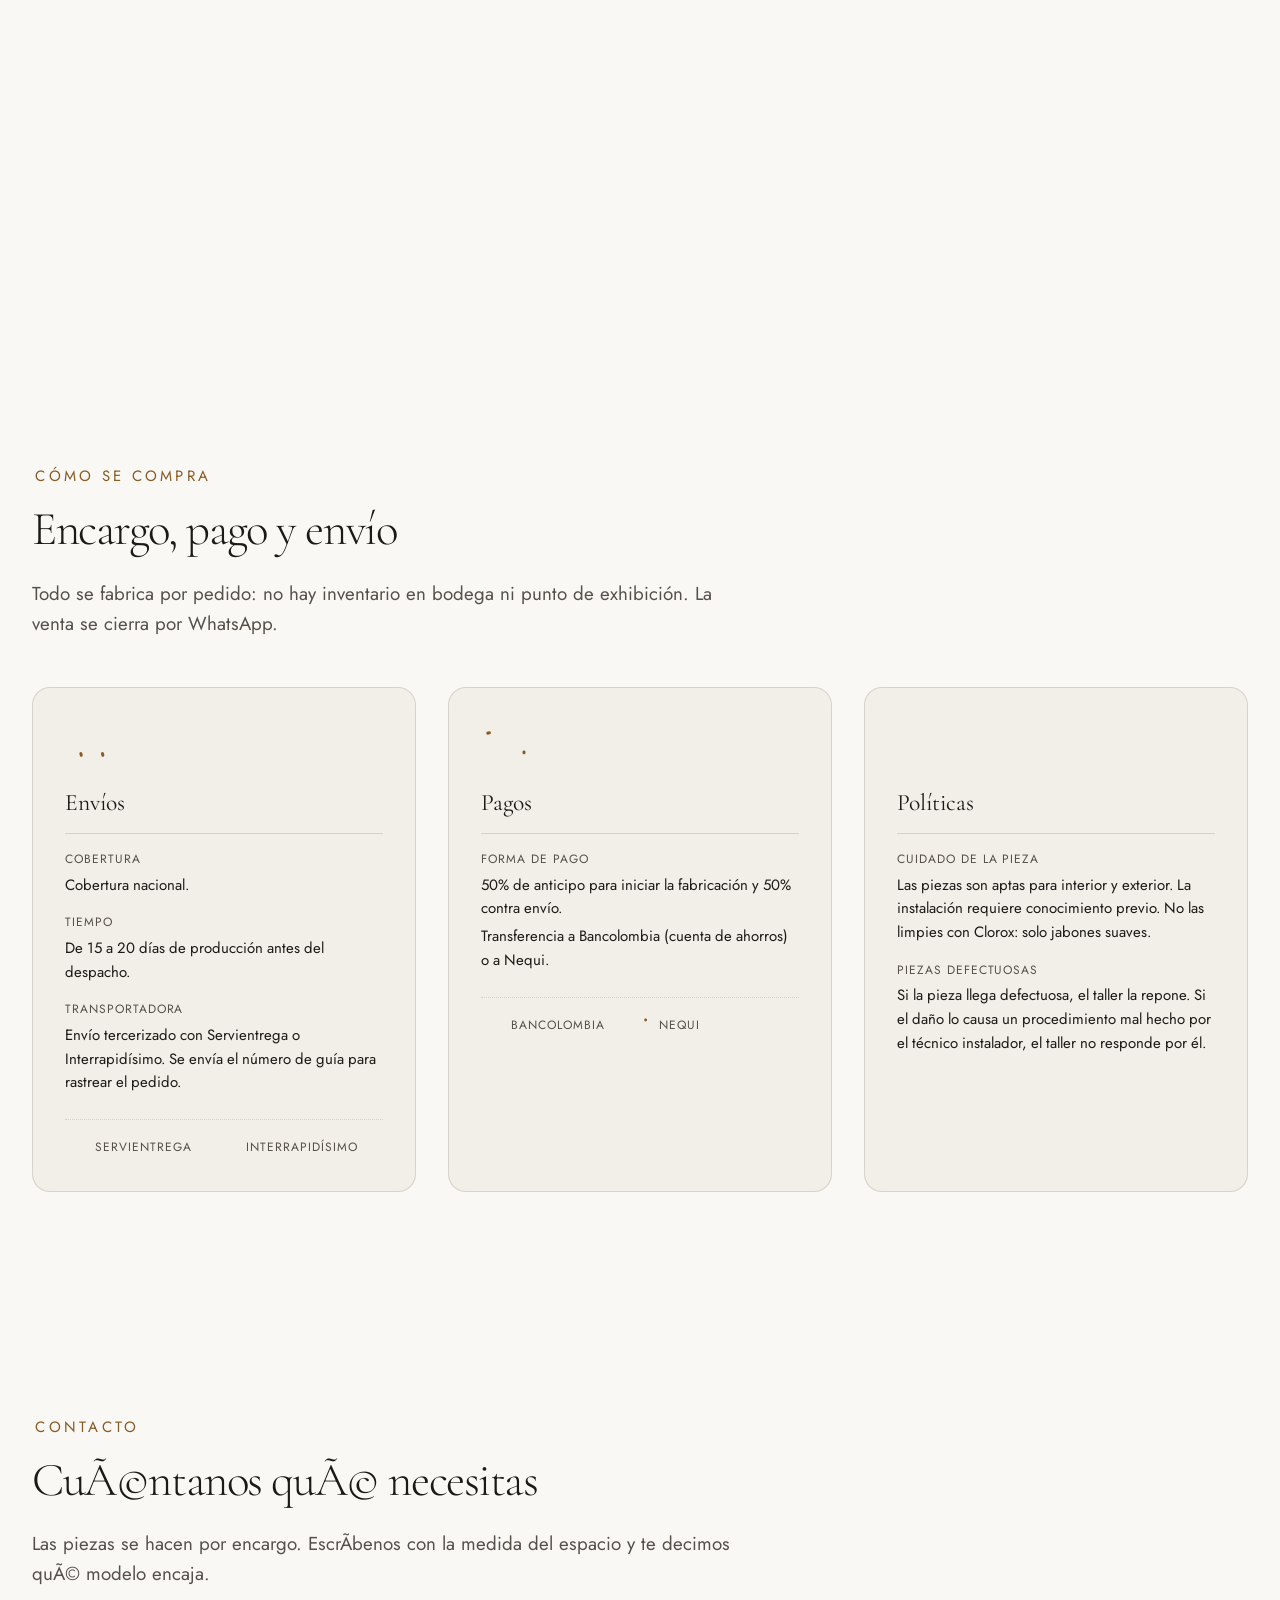
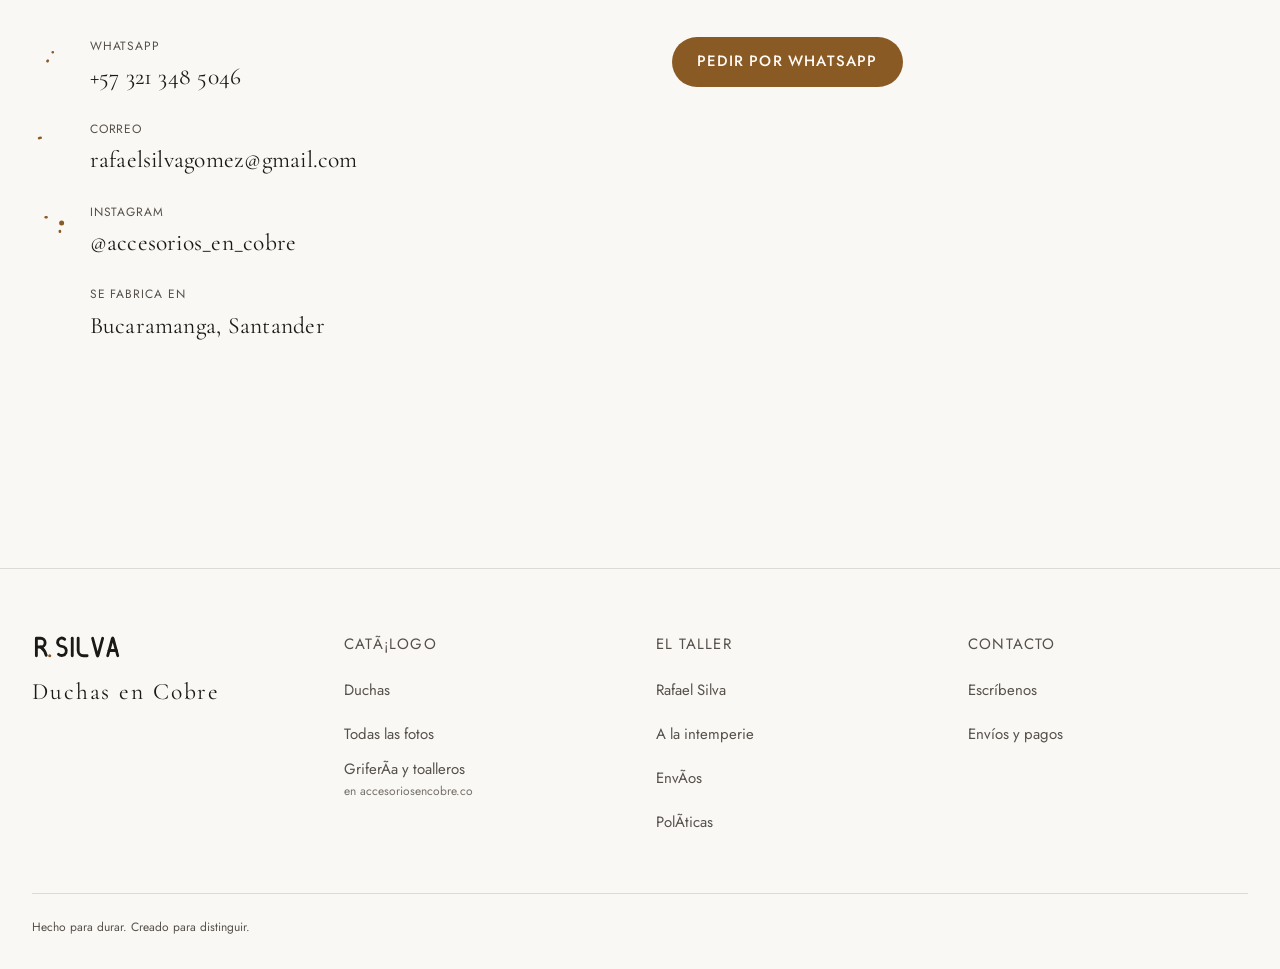
==== commit 84433c4d: "Sección 'Del mismo taller': hero secundario con fotos y botón, reubicada antes de la galería - Se mu" ====
--- a/index.html
+++ b/index.html
@@ -147,6 +147,15 @@
       </p>
       <div id="catalogo"></div>
 
+      <!-- ══ SITIO HERMANO ══
+           Este dominio es solo de duchas. Grifería, toalleros y accesorios
+           salen del mismo taller y viven en accesoriosencobre.co: se ofrece
+           el camino una vez, justo después de las duchas y antes del archivo
+           de fotos, sin redirigir nada. Se pinta desde app.js (pintarHermano)
+           para que sus fotos pasen por el mismo pipeline picture() que el
+           resto del catálogo. -->
+      <div id="hermano"></div>
+
       <!-- El archivo completo del taller vive en su propia página: son 160
            fotos y cargarlas aquí castigaría a quien solo viene a ver
            precios. Desde el catálogo se ofrece, no se impone. -->
@@ -157,28 +166,6 @@
         </p>
         <a href="galeria.html" class="boton boton--principal">Ver todas las fotos</a>
       </div>
-
-      <!-- ══ SITIO HERMANO ══
-           Este dominio es solo de duchas. Grifería, toalleros y accesorios
-           salen del mismo taller y viven en accesoriosencobre.co: se ofrece
-           el camino una vez, aquí, sin redirigir nada. -->
-      <aside class="hermano" data-revelar aria-labelledby="hermano-titulo">
-        <p class="seccion__etiqueta">Del mismo taller</p>
-        <h2 class="hermano__titulo" id="hermano-titulo">¿Buscas grifería o toalleros?</h2>
-        <p class="hermano__nota">
-          Aquí solo viven las duchas. Los grifos de muro y de cubierta, los
-          toalleros y los accesorios de cobre están en el catálogo completo de
-          Accesorios en Cobre, hechos por las mismas manos.
-        </p>
-        <a href="https://accesoriosencobre.co" class="hermano__enlace">
-          Conoce el catálogo completo
-          <span class="hermano__dominio">accesoriosencobre.co</span>
-          <svg width="20" height="20" viewBox="0 0 20 20" fill="none" stroke="currentColor"
-               stroke-width="1.4" stroke-linecap="round" stroke-linejoin="round" aria-hidden="true">
-            <path d="M3 10h13M11 5l5 5-5 5"/>
-          </svg>
-        </a>
-      </aside>
     </div>
   </section>
 
--- a/estilo.css
+++ b/estilo.css
@@ -1738,68 +1738,118 @@
 .mas-fotos__nota { color: var(--texto-suave); max-width: var(--medida-estrecha); }
 
 /* ── Sitio hermano (solo en duchasencobre.co) ────────────────────────────
-   Una tarjeta ancha, a la altura de las piezas, que manda al catálogo
-   completo de accesoriosencobre.co. Mismo cobre, mismo tono: se lee como
-   una puerta entre dos salas del mismo taller, no como un aviso. */
+   Héroe secundario entre las duchas y el archivo de fotos: manda al
+   catálogo completo de accesoriosencobre.co. Antes era una tarjeta de
+   texto al final de la página, pegada a los botones flotantes; ahora
+   ENSEÑA lo que hay al otro lado — tres fotos reales de grifos y
+   toalleros en collage — y el camino es un botón de los de verdad, el
+   mismo `.boton--principal` del resto del sitio. Mismo cobre, mismo
+   tono: una puerta entre dos salas del mismo taller, no un aviso.
+   El collage: la foto grande (4/5) ocupa dos filas a la izquierda y las
+   dos chicas (1/1) se apilan a la derecha; en celular el collage va
+   arriba y el texto debajo. Nada se anima fuera de transform/opacity. */
 .hermano {
   margin-top: var(--e-9);
-  padding: var(--e-7) var(--e-6);
+  padding: var(--e-6) var(--e-5);
   border: 1px solid var(--borde);
   border-radius: var(--radio-3);
   background:
-    radial-gradient(120% 140% at 0% 0%, var(--acento-tenue), transparent 55%),
-    var(--fondo-elevado);
+    radial-gradient(90% 120% at 100% 0%, var(--acento-tenue), transparent 60%),
+    var(--superficie);
+  display: grid;
+  gap: var(--e-6);
+  overflow: hidden;          /* el degradado no se sale del radio */
+}
+.hermano__texto {
   display: grid;
   gap: var(--e-3);
   justify-items: start;
+  align-content: center;
 }
 .hermano .seccion__etiqueta { margin-bottom: 0; }
 .hermano__titulo {
   font-family: var(--fuente-display);
-  font-size: var(--paso-3);
+  font-size: var(--paso-4);
   font-weight: 300;
   line-height: var(--interlineado-apretado);
   letter-spacing: var(--track-apretado);
 }
-.hermano__nota { color: var(--texto-suave); max-width: var(--medida); }
-.hermano__enlace {
-  display: inline-flex;
-  align-items: center;
-  flex-wrap: wrap;
-  gap: var(--e-2) var(--e-3);
-  min-height: 3rem;                 /* táctil ≥ 44px */
+.hermano__nota { color: var(--texto-suave); max-width: var(--medida-estrecha); }
+.hermano__accion {
+  display: grid;
+  gap: var(--e-2);
+  justify-items: start;
   margin-top: var(--e-3);
-  padding-block: var(--e-2);
-  color: var(--acento);
-  font-weight: 500;
-  text-decoration: none;
-  border-bottom: 1px solid var(--acento-tenue);
-  transition: color var(--dur-rapido) var(--ease-salida),
-              border-color var(--dur-rapido) var(--ease-salida);
-}
-.hermano__enlace svg {
-  transition: transform var(--dur-rapido) var(--ease-salida);
-}
-.hermano__enlace:hover,
-.hermano__enlace:focus-visible { color: var(--acento-vivo); border-color: var(--acento); }
-.hermano__enlace:hover svg,
-.hermano__enlace:focus-visible svg { transform: translateX(4px); }
+}
+.hermano__boton svg { transition: transform var(--dur-rapido) var(--ease-salida); }
+.hermano__boton:hover svg,
+.hermano__boton:focus-visible svg { transform: translateX(4px); }
 .hermano__dominio {
   font-size: var(--paso--2);
   letter-spacing: var(--track-amplio);
   text-transform: uppercase;
   color: var(--texto-suave);
-}
+  padding-left: var(--e-5);   /* alineado con el texto del botón */
+}
+
+.hermano__fotos {
+  display: grid;
+  grid-template-columns: 3fr 2fr;
+  grid-template-rows: 1fr 1fr;
+  gap: var(--e-3);
+}
+.hermano__foto {
+  position: relative;
+  overflow: hidden;
+  border-radius: var(--radio-2);
+  background: var(--fondo-elevado);
+  isolation: isolate;
+  box-shadow: var(--sombra-1);
+}
+.hermano__foto--1 { grid-row: 1 / 3; }
+/* Misma trampa que en .pieza__foto: el <picture> del sello es hijo directo
+   del <picture> de la foto, así que hay que excluirlo explícitamente. */
+.hermano__foto > picture:not(.sello-cobre) { position: absolute; inset: 0; z-index: -1; }
+.hermano__foto > picture:not(.sello-cobre) img {
+  width: 100%; height: 100%;
+  object-fit: cover;
+  transition: scale var(--dur-lento) var(--ease-suave);
+}
+.hermano__foto--1 { aspect-ratio: 4 / 5; }
+.hermano__foto--2, .hermano__foto--3 { aspect-ratio: 1; }
+.hermano__foto:hover > picture:not(.sello-cobre) img { scale: 1.04; }
+/* El nombre de la pieza, sobre un velo corto al pie, como en las tarjetas. */
+.hermano__pie {
+  position: absolute;
+  inset: auto 0 0 0;
+  /* A la derecha se reserva el ancho del sello (clamp de abajo) para que el
+     nombre nunca se meta debajo de la medalla en fotos estrechas. */
+  padding: var(--e-5) calc(var(--e-2) + 40px) var(--e-2) var(--e-3);
+  background: linear-gradient(to top, #00000099, transparent);
+  color: #f4f2ee;              /* sobre el velo → > 7:1 */
+  font-size: var(--paso--2);
+  letter-spacing: var(--track-amplio);
+  text-transform: uppercase;
+  pointer-events: none;
+}
+/* Las fotos chicas son estrechas: el sello se achica para no tapar el pie. */
+.hermano__foto--2 .sello-cobre,
+.hermano__foto--3 .sello-cobre { width: clamp(22px, 14%, 40px); }
+.hermano__foto--1 .sello-cobre { width: clamp(26px, 11%, 40px); }
+/* En las chicas el sello mide ~22-30px: se reserva solo eso, o "Grifo de
+   Muro" se parte en tres renglones en celular. */
+.hermano__foto--2 .hermano__pie,
+.hermano__foto--3 .hermano__pie {
+  padding-right: calc(var(--e-2) + 30px);
+  letter-spacing: var(--track-normal);
+}
+
 @media (min-width: 900px) {
   .hermano {
-    grid-template-columns: 1fr auto;
-    grid-template-areas: "etiqueta etiqueta" "titulo enlace" "nota enlace";
+    grid-template-columns: minmax(0, 1fr) minmax(0, 1.1fr);
     align-items: center;
     column-gap: var(--e-8);
     padding: var(--e-8);
   }
-  .hermano .seccion__etiqueta { grid-area: etiqueta; }
-  .hermano__titulo { grid-area: titulo; }
-  .hermano__nota { grid-area: nota; }
-  .hermano__enlace { grid-area: enlace; margin-top: 0; justify-self: end; }
-}
+  .hermano__fotos { max-width: 32rem; justify-self: end; width: 100%; }
+}
